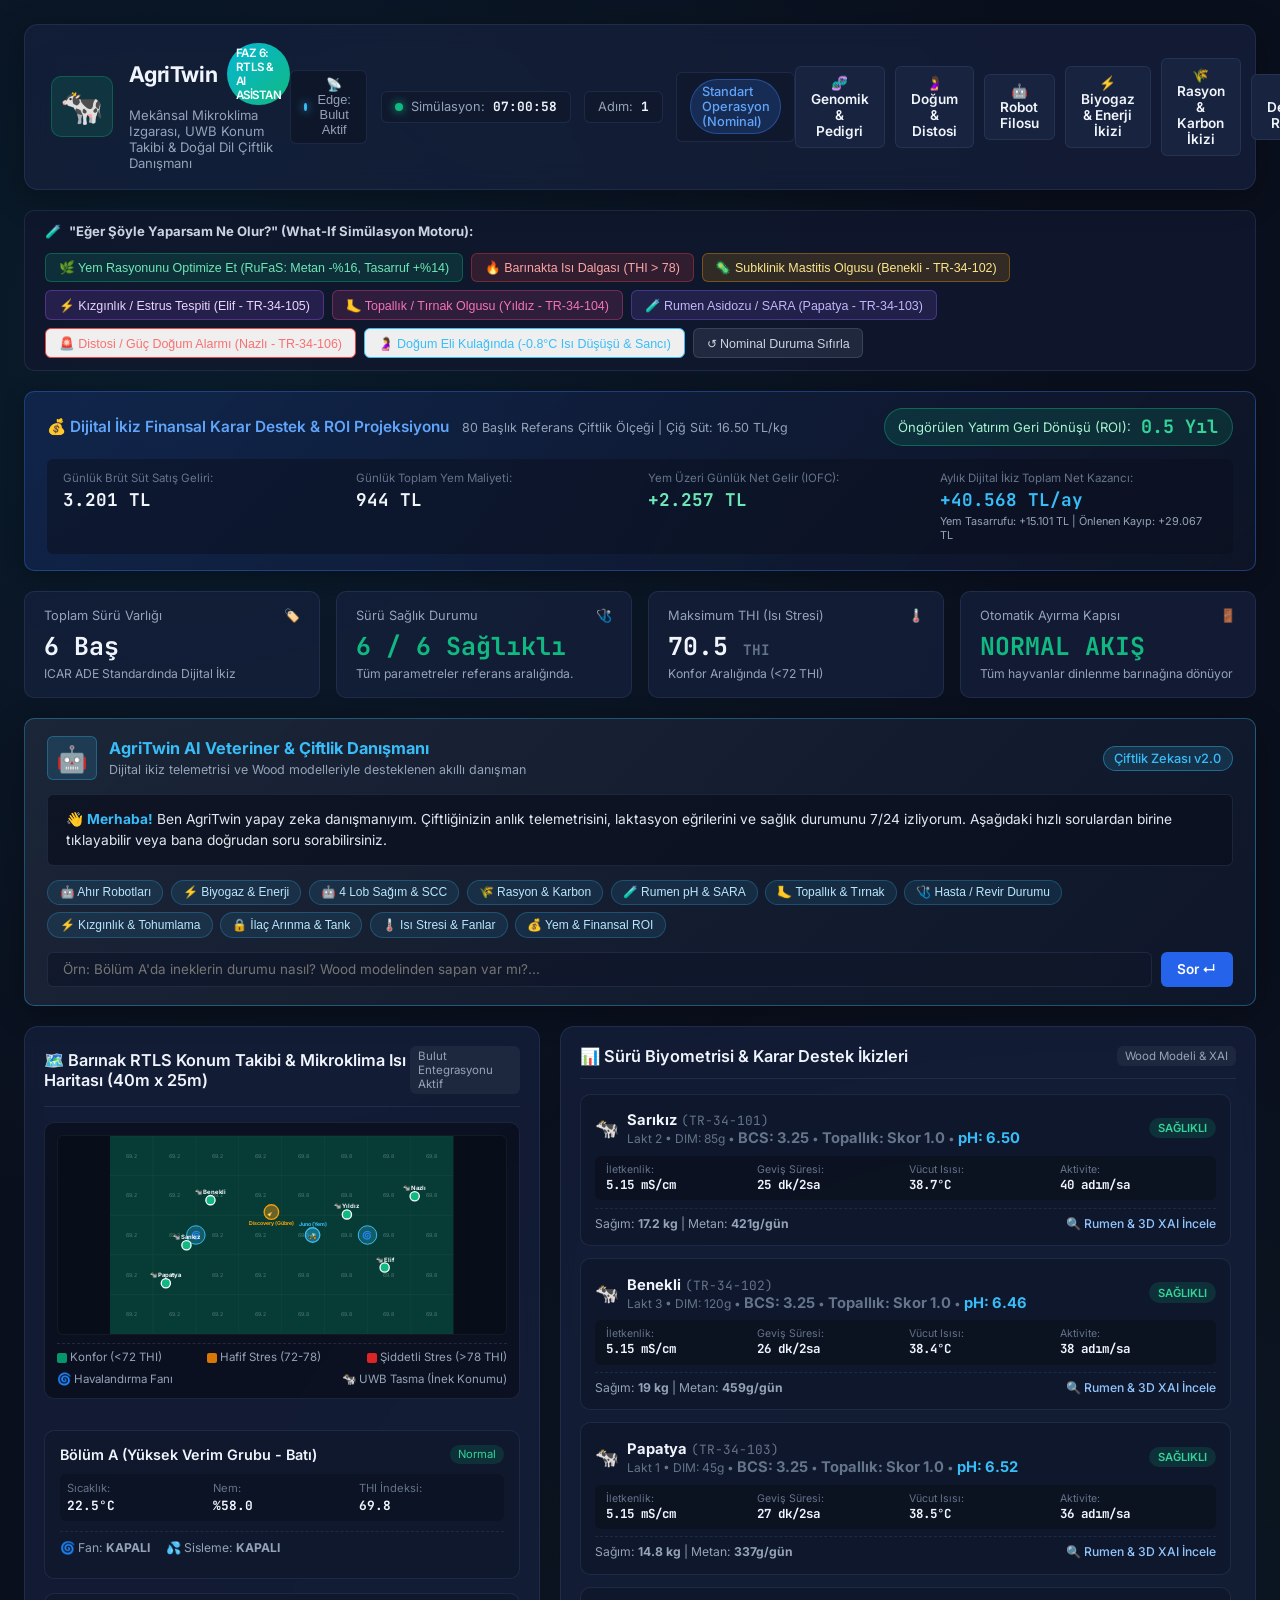
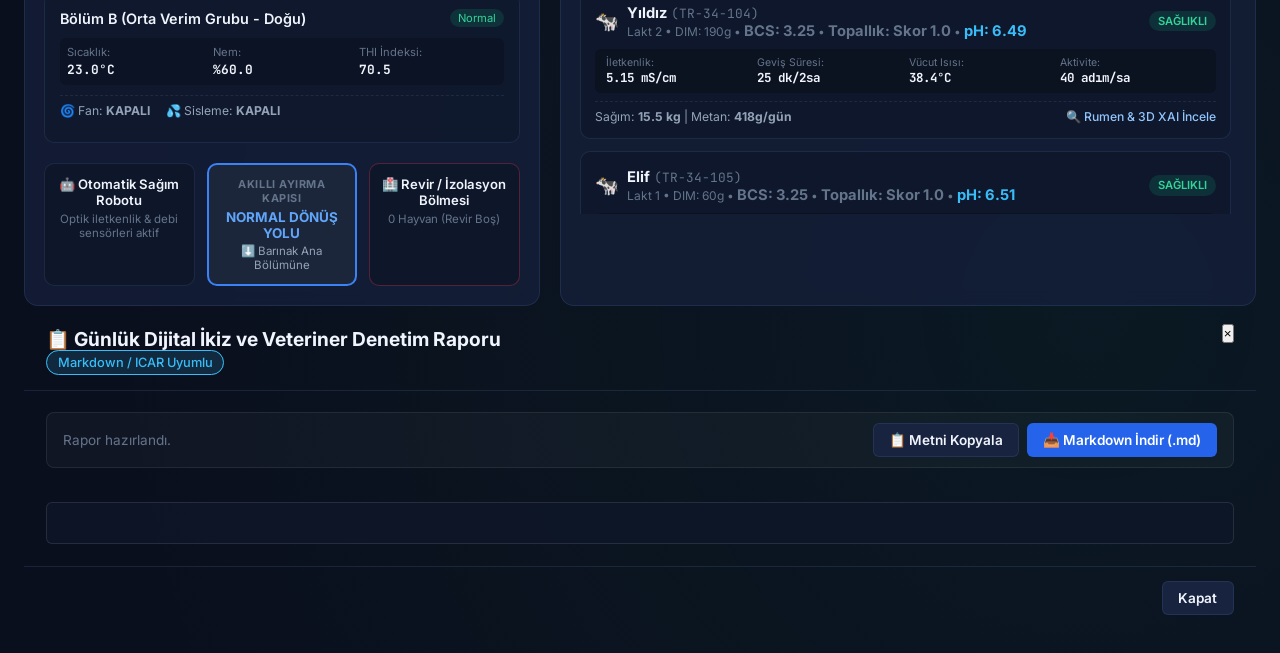
==== index.html @ b7314984 "feat: complete header controls with report modal and ICAR ADE export for full offline and Pages resi" ====
<!DOCTYPE html>
<html lang="tr">
<head>
  <meta charset="UTF-8">
  <meta name="viewport" content="width=device-width, initial-scale=1.0">
  <title>AgriTwin | Süt Sığırcılığı Dijital İkizi, RTLS Mekânsal Isı Haritası &amp; AI Asistan</title>
  <link rel="preconnect" href="https://fonts.googleapis.com">
  <link rel="preconnect" href="https://fonts.gstatic.com" crossorigin>
  <link href="https://fonts.googleapis.com/css2?family=Inter:wght@300;400;500;600;700&family=JetBrains+Mono:wght@400;500;700&display=swap" rel="stylesheet">
  <link rel="stylesheet" href="./styles.css">
</head>
<body>
  <div class="app-layout">
    <!-- Header -->
    <header class="app-header">
      <div class="header-brand">
        <div class="logo-icon">🐄</div>
        <div>
          <h1>AgriTwin <span class="badge-accent">Faz 6: RTLS &amp; AI Asistan</span></h1>
          <p class="subtitle">Mekânsal Mikroklima Izgarası, UWB Konum Takibi &amp; Doğal Dil Çiftlik Danışmanı</p>
        </div>
      </div>

      <div class="header-status">
        <!-- Edge Network Status -->
        <button id="btnToggleEdge" class="status-pill edge-btn" onclick="toggleEdgeConnection()" title="Kırsal bağlantı kopması / Edge yerel tamponlama testi">
          <span class="edge-dot online" id="edgeDot"></span>
          <span id="edgeStatusLabel">📡 Edge: Online</span>
        </button>

        <div class="status-pill">
          <span class="pulse-indicator"></span>
          <span>Simülasyon:</span>
          <strong id="simTime">--:--:--</strong>
        </div>
        <div class="status-pill">
          <span>Adım:</span>
          <strong id="simTick">0</strong>
        </div>
        <div class="status-pill" id="scenarioBadgeContainer">
          <span class="badge" id="activeScenarioBadge">Standart Operasyon</span>
        </div>
      </div>

      <div class="header-actions">
        <button class="btn btn-secondary" onclick="openGenomicsModal()" title="Genomik Damızlık İndeksi, Pedigri & Akıllı Çiftleştirme">
          🧬 Genomik &amp; Pedigri
        </button>
        <button class="btn btn-secondary" onclick="openCalvingModal()" title="Doğumhane, Distosi Erken Uyarı & Kolostrum Brix İkizi">
          🤰 Doğum &amp; Distosi
        </button>
        <button class="btn btn-secondary" onclick="openRoboticsModal()" title="Otonom Ahır Robot Filosu İkizi (Yem İtici & Gübre Vakum)">
          🤖 Robot Filosu
        </button>
        <button class="btn btn-secondary" onclick="openEnergyModal()" title="Döngüsel Çiftlik Atık, Biyogaz Kojenerasyon & Enerji İkizi">
          ⚡ Biyogaz &amp; Enerji İkizi
        </button>
        <button class="btn btn-secondary" onclick="openRationModal()" title="Çok Amaçlı TMR Rasyon & Karbon-Verim Optimizasyon İkizi">
          🌾 Rasyon &amp; Karbon İkizi
        </button>
        <button class="btn btn-secondary" onclick="openReportModal()" title="Günlük Veteriner & Çiftlik Denetim Raporu">
          📋 Denetim Raporu
        </button>
        <button class="btn btn-secondary" onclick="exportIcarAdeJson()" title="ICAR ADE standardında JSON veri aktarımı">
          📥 ICAR ADE JSON
        </button>
        <button id="btnPlayPause" class="btn btn-primary" onclick="togglePlayPause()">
          <span id="playIcon">⏸️</span> <span id="playText">Durdur</span>
        </button>
        <button class="btn btn-secondary" onclick="advanceStep()">
          ⏭️ Adım İlerlet
        </button>
      </div>
    </header>

    <!-- Scenario Toolbar -->
    <section class="scenario-toolbar">
      <div class="toolbar-label">
        <span class="icon">🧪</span>
        <strong>"Eğer Şöyle Yaparsam Ne Olur?" (What-If Simülasyon Motoru):</strong>
      </div>
      <div class="scenario-buttons">
        <button class="btn-scenario btn-ration" onclick="triggerScenario('ration_optimize')">
          🌿 Yem Rasyonunu Optimize Et (RuFaS: Metan -%16, Tasarruf +%14)
        </button>
        <button class="btn-scenario btn-heat" onclick="triggerScenario('heatwave')">
          🔥 Barınakta Isı Dalgası (THI &gt; 78)
        </button>
        <button class="btn-scenario btn-mastitis" onclick="triggerScenario('mastitis')">
          🦠 Subklinik Mastitis Olgusu (Benekli - TR-34-102)
        </button>
        <button class="btn-scenario btn-estrus" onclick="triggerScenario('estrus')">
          ⚡ Kızgınlık / Estrus Tespiti (Elif - TR-34-105)
        </button>
        <button class="btn-scenario btn-lameness" onclick="triggerScenario('lameness')">
          🦶 Topallık / Tırnak Olgusu (Yıldız - TR-34-104)
        </button>
        <button class="btn-scenario btn-sara" onclick="triggerScenario('sara')">
          🧪 Rumen Asidozu / SARA (Papatya - TR-34-103)
        </button>
        <button class="btn-scenario" style="border-color:#ef4444; color:#f87171;" onclick="triggerScenario('dystocia')">
          🚨 Distosi / Güç Doğum Alarmı (Nazlı - TR-34-106)
        </button>
        <button class="btn-scenario" style="border-color:#38bdf8; color:#38bdf8;" onclick="triggerScenario('calving_imminent')">
          🤰 Doğum Eli Kulağında (-0.8°C Isı Düşüşü &amp; Sancı)
        </button>
        <button class="btn-scenario btn-reset" onclick="triggerScenario('reset')">
          ↺ Nominal Duruma Sıfırla
        </button>
      </div>
    </section>

    <!-- Financial Twin & ROI Dashboard -->
    <section class="financial-roi-card">
      <div class="financial-header">
        <div class="fin-title">
          <span>💰 Dijital İkiz Finansal Karar Destek &amp; ROI Projeksiyonu</span>
          <small>80 Başlık Referans Çiftlik Ölçeği | Çiğ Süt: 16.50 TL/kg</small>
        </div>
        <div class="payback-highlight">
          <span>Öngörülen Yatırım Geri Dönüşü (ROI):</span>
          <strong id="kpiPaybackYears">1.1 Yıl</strong>
        </div>
      </div>
      <div class="financial-grid">
        <div class="fin-item">
          <span>Günlük Brüt Süt Satış Geliri:</span>
          <strong id="finDailyRevenue">-- TL</strong>
        </div>
        <div class="fin-item">
          <span>Günlük Toplam Yem Maliyeti:</span>
          <strong id="finDailyFeedCost">-- TL</strong>
        </div>
        <div class="fin-item">
          <span>Yem Üzeri Günlük Net Gelir (IOFC):</span>
          <strong id="finDailyMargin" style="color:#6ee7b7;">-- TL</strong>
        </div>
        <div class="fin-item">
          <span>Aylık Dijital İkiz Toplam Net Kazancı:</span>
          <strong id="finMonthlyBenefit" style="color:#38bdf8;">-- TL</strong>
          <small id="finSavingsBreakdown">Yem optimizasyonu + Erken teşhis</small>
        </div>
      </div>
    </section>

    <!-- Top KPI Dashboard Cards -->
    <section class="kpi-grid">
      <div class="kpi-card">
        <div class="kpi-header">
          <span class="kpi-title">Toplam Sürü Varlığı</span>
          <span class="kpi-icon">🏷️</span>
        </div>
        <div class="kpi-value" id="kpiTotalAnimals">6 Baş</div>
        <div class="kpi-subtext">ICAR ADE Standardında Dijital İkiz</div>
      </div>

      <div class="kpi-card">
        <div class="kpi-header">
          <span class="kpi-title">Sürü Sağlık Durumu</span>
          <span class="kpi-icon">🩺</span>
        </div>
        <div class="kpi-value" id="kpiHealthStatus">6 / 6 Normal</div>
        <div class="kpi-subtext" id="kpiHealthAlerts">Kritik alarm yok</div>
      </div>

      <div class="kpi-card">
        <div class="kpi-header">
          <span class="kpi-title">Maksimum THI (Isı Stresi)</span>
          <span class="kpi-icon">🌡️</span>
        </div>
        <div class="kpi-value" id="kpiMaxThi">70.5 <small>THI</small></div>
        <div class="kpi-subtext" id="kpiThiStatus">Konfor Aralığında (&lt;72)</div>
      </div>

      <div class="kpi-card" id="gateKpiCard">
        <div class="kpi-header">
          <span class="kpi-title">Otomatik Ayırma Kapısı</span>
          <span class="kpi-icon">🚪</span>
        </div>
        <div class="kpi-value" id="kpiGateStatus">NORMAL AKIŞ</div>
        <div class="kpi-subtext" id="kpiGateDetail">Tüm hayvanlar barınağa dönüyor</div>
      </div>
    </section>

    <!-- AI Farm & Veterinary Assistant Panel (Phase 6 Innovation) -->
    <section class="ai-assistant-card">
      <div class="assistant-header">
        <div class="assistant-title">
          <span class="ai-icon">🤖</span>
          <div>
            <strong>AgriTwin AI Veteriner &amp; Çiftlik Danışmanı</strong>
            <small>Dijital ikiz telemetrisi ve Wood modelleriyle desteklenen akıllı danışman</small>
          </div>
        </div>
        <span class="badge" style="background:rgba(56,189,248,0.15); color:#38bdf8; border-color:rgba(56,189,248,0.4);">Çiftlik Zekası v2.0</span>
      </div>

      <div class="ai-chat-response" id="aiChatResponse">
        👋 <strong>Merhaba!</strong> Ben AgriTwin yapay zeka danışmanıyım. Çiftliğinizin anlık telemetrisini, laktasyon eğrilerini ve sağlık durumunu 7/24 izliyorum. Aşağıdaki hızlı sorulardan birine tıklayabilir veya bana doğrudan soru sorabilirsiniz.
      </div>

      <div class="ai-quick-prompts">
        <button class="prompt-chip" onclick="askAiPrompt('Ahır içi otonom robot filosu (yem itici ve gübre vakum) durumu nedir?')">🤖 Ahır Robotları</button>
        <button class="prompt-chip" onclick="askAiPrompt('Biyogaz üretimi, elektrik kojenerasyonu ve Net-Zero enerji durumu nedir?')">⚡ Biyogaz &amp; Enerji</button>
        <button class="prompt-chip" onclick="askAiPrompt('Robotik sağım, 4 çeyrek meme lobu ve somatik hücre (SCC) durumu nedir?')">🤖 4 Lob Sağım &amp; SCC</button>
        <button class="prompt-chip" onclick="askAiPrompt('Çok amaçlı TMR rasyon optimizasyonu, 3-NOP ve metan azaltım stratejileri nelerdir?')">🌾 Rasyon &amp; Karbon</button>
        <button class="prompt-chip" onclick="askAiPrompt('Rumen pH seviyesi, fermantasyon ve SARA asidoz riski nedir?')">🧪 Rumen pH &amp; SARA</button>
        <button class="prompt-chip" onclick="askAiPrompt('Tırnak sağlığı, adım asimetrisi ve topallık durumu nedir?')">🦶 Topallık &amp; Tırnak</button>
        <button class="prompt-chip" onclick="askAiPrompt('Hangi inekler hasta veya revire ayrıldı?')">🩺 Hasta / Revir Durumu</button>
        <button class="prompt-chip" onclick="askAiPrompt('Kızgınlıkta inek var mı, tohumlama penceresi nedir?')">⚡ Kızgınlık &amp; Tohumlama</button>
        <button class="prompt-chip" onclick="askAiPrompt('Süt tankı kilidi ve antibiyotik karantinası ne durumda?')">🔒 İlaç Arınma &amp; Tank</button>
        <button class="prompt-chip" onclick="askAiPrompt('Barınakta ısı stresi var mı, fanlar çalışıyor mu?')">🌡️ Isı Stresi &amp; Fanlar</button>
        <button class="prompt-chip" onclick="askAiPrompt('Aylık yem giderimiz, kâr marjımız ve sistemin ROI geri dönüşü nedir?')">💰 Yem &amp; Finansal ROI</button>
      </div>

      <div class="ai-input-bar">
        <input type="text" id="aiInputText" placeholder="Örn: Bölüm A'da ineklerin durumu nasıl? Wood modelinden sapan var mı?..." onkeydown="handleAiKeydown(event)">
        <button class="btn btn-primary" onclick="submitCustomAiQuery()">Sor ↵</button>
      </div>
    </section>

    <!-- Main Content Layout (Spatial RTLS & Barn Layout + Herd Cards) -->
    <div class="content-columns">
      <!-- Left Column: Spatial RTLS Heatmap & Barn Digital Twin -->
      <section class="panel barn-spatial-panel">
        <div class="panel-header">
          <h2>🗺️ Barınak RTLS Konum Takibi &amp; Mikroklima Isı Haritası (40m x 25m)</h2>
          <span class="panel-tag" id="edgeModeBadge">Edge Gateway Aktif</span>
        </div>

        <!-- Real-Time Location System (RTLS) Canvas / SVG Map -->
        <div class="rtls-container">
          <svg id="rtlsBarnSvg" viewBox="0 0 520 300" class="rtls-svg">
            <!-- Dynamically populated with 8x5 cells & cow dots -->
          </svg>
          <div class="rtls-legend">
            <span><span class="heat-box-c cool"></span> Konfor (&lt;72 THI)</span>
            <span><span class="heat-box-c mild"></span> Hafif Stres (72-78)</span>
            <span><span class="heat-box-c severe"></span> Şiddetli Stres (&gt;78 THI)</span>
            <span>🌀 Havalandırma Fanı</span>
            <span>🐄 UWB Tasma (İnek Konumu)</span>
          </div>
        </div>
        
        <div class="barn-layout" style="margin-top: 1rem;">
          <!-- Zone A -->
          <div class="zone-card" id="zoneCardA">
            <div class="zone-header">
              <span class="zone-title">Bölüm A (Yüksek Verim Grubu - Batı)</span>
              <span class="zone-badge" id="zoneBadgeA">Normal</span>
            </div>
            <div class="zone-metrics">
              <div class="metric-row"><span>Sıcaklık:</span> <strong id="zoneTempA">22.5°C</strong></div>
              <div class="metric-row"><span>Nem:</span> <strong id="zoneRhA">%58.0</strong></div>
              <div class="metric-row"><span>THI İndeksi:</span> <strong id="zoneThiA">69.8</strong></div>
            </div>
            <div class="zone-actuators">
              <span class="actuator-item" id="actuatorFanA">🌀 Fan: <strong>KAPALI</strong></span>
              <span class="actuator-item" id="actuatorMistA">💦 Sisleme: <strong>KAPALI</strong></span>
            </div>
            <div class="zone-occupants" id="zoneOccupantsA"></div>
          </div>

          <!-- Zone B -->
          <div class="zone-card" id="zoneCardB">
            <div class="zone-header">
              <span class="zone-title">Bölüm B (Orta Verim Grubu - Doğu)</span>
              <span class="zone-badge" id="zoneBadgeB">Normal</span>
            </div>
            <div class="zone-metrics">
              <div class="metric-row"><span>Sıcaklık:</span> <strong id="zoneTempB">23.0°C</strong></div>
              <div class="metric-row"><span>Nem:</span> <strong id="zoneRhB">%60.0</strong></div>
              <div class="metric-row"><span>THI İndeksi:</span> <strong id="zoneThiB">70.5</strong></div>
            </div>
            <div class="zone-actuators">
              <span class="actuator-item" id="actuatorFanB">🌀 Fan: <strong>KAPALI</strong></span>
              <span class="actuator-item" id="actuatorMistB">💦 Sisleme: <strong>KAPALI</strong></span>
            </div>
            <div class="zone-occupants" id="zoneOccupantsB"></div>
          </div>

          <!-- Milking Robot & Sorter Nexus -->
          <div class="nexus-hub">
            <div class="nexus-unit robot-parlor">
              <div class="unit-title">🤖 Otomatik Sağım Robotu</div>
              <p id="milkTankStatusLabel">Optik iletkenlik &amp; debi sensörleri aktif</p>
            </div>

            <!-- Animated Shedding Gate -->
            <div class="sorting-gate-visual" id="gateVisualBox">
              <div class="gate-arm-container">
                <div class="gate-label">AKILLI AYIRMA KAPISI</div>
                <div class="gate-indicator" id="gateVisualIndicator">NORMAL DÖNÜŞ YOLU</div>
                <div class="gate-arrow" id="gateVisualArrow">⬇️ Barınak Ana Bölümüne</div>
              </div>
            </div>

            <div class="nexus-unit treatment-pen" id="treatmentPenBox">
              <div class="unit-title">🏥 Revir / İzolasyon Bölmesi</div>
              <p id="treatmentPenText">0 Hayvan (Boş)</p>
            </div>
          </div>
        </div>
      </section>

      <!-- Right Column: Herd Telemetry & DSS Status -->
      <section class="panel herd-panel">
        <div class="panel-header">
          <h2>📊 Sürü Biyometrisi &amp; Karar Destek İkizleri</h2>
          <span class="panel-tag">Wood Modeli &amp; XAI</span>
        </div>

        <div class="herd-cards-container" id="herdCardsGrid">
          <!-- Populated by JavaScript -->
        </div>
      </section>
    </div>
  </div>

  <!-- Explainable AI (XAI) & Physiological Modal -->
  <div class="modal-overlay" id="xaiModal" onclick="closeXaiModal(event)">
    <div class="modal-content" onclick="event.stopPropagation()">
      <div class="modal-header">
        <div>
          <span class="modal-tag">DİJİTAL İKİZ FİZYOLOJİSİ &amp; XAI ANALİZİ</span>
          <h2 id="modalAnimalTitle">TR-34-102 (Benekli)</h2>
        </div>
        <button class="modal-close" onclick="closeModalDirect()">&times;</button>
      </div>

      <div class="modal-body">
        <!-- Diagnosis Summary -->
        <div class="dss-summary-card" id="modalDssBox">
          <div class="dss-status-badge" id="modalStatusBadge">DURUM</div>
          <h3 id="modalRecommendation">Öneri</h3>
          <p id="modalDecisionSummary">Özet</p>
        </div>

        <!-- Drug Residue & Withdrawal Warning Box -->
        <div class="drug-withdrawal-box" id="drugWithdrawalBox" style="display:none;">
          <div class="drug-header">
            <span>🚨 İLAÇ KALINTI GÜVENLİK KİLİDİ AKTİF (WITHDRAWAL PERIOD)</span>
            <span class="badge danger" id="drugDaysBadge">5 Gün Karantina</span>
          </div>
          <p>
            Bu hayvana <strong>Sefalosporin Antibiyotik</strong> tedavisi uygulanmıştır. 
            Gıda güvenliği standardı gereğince sağım robotunun süt tankı vanası 
            <strong style="color:var(--accent-rose);">kilitlenmiş</strong> ve süt 
            otomatik olarak <strong>atık süt tankına</strong> yönlendirilmektedir.
          </p>
        </div>

        <!-- Wood Lactation Curve Visualization -->
        <div class="lactation-curve-section">
          <div class="curve-header">
            <h3>📈 Wood Laktasyon Eğrisi Simülasyonu [y(t) = a · tᵇ · e⁻ᶜᵗ]</h3>
            <span class="curve-dim-badge" id="modalCurveDimBadge">DIM: -- Gün</span>
          </div>
          <div class="curve-chart-container">
            <svg id="woodCurveSvg" viewBox="0 0 540 180" class="curve-svg"></svg>
            <div class="curve-legend">
              <span class="legend-item"><span class="legend-color expected-line"></span> Beklenen Wood Eğrisi</span>
              <span class="legend-item"><span class="legend-color actual-point"></span> Anlık Canlı Süt Verimi</span>
              <span class="legend-item" id="curvePeakNote">Zirve Günü: --</span>
            </div>
          </div>
        </div>

        <!-- 3D Computer Vision AI (Lameness & BCS) -->
        <div class="vision-ai-section">
          <div class="vision-header">
            <h3>📷 3D Derinlik Kamerası &amp; Yürüyüş Analizi (Computer Vision AI)</h3>
            <span class="vision-cam-badge">Kamera: CAM-EXIT-CHUTE-3D</span>
          </div>

          <div class="vision-grid">
            <!-- Lameness Box -->
            <div class="vision-box" id="visionLamenessBox">
              <div class="vision-box-header">
                <strong>🦶 Topallık &amp; Sırt Kemerleşmesi (Lameness)</strong>
                <span class="badge" id="visionLamenessBadge">Skor 1.0 (Normal)</span>
              </div>
              <div class="vision-metrics-row">
                <div><span>Sırt Kamburluk:</span> <strong id="visionCurvatureVal">%8</strong></div>
                <div><span>Adım Asimetrisi:</span> <strong id="visionAsymmetryVal">%3.5</strong></div>
                <div><span>Baş Sallama:</span> <strong id="visionHeadBobVal">2.1 cm</strong></div>
              </div>
              <div class="spine-svg-container">
                <svg id="visionSpineSvg" viewBox="0 0 320 80" class="mini-vision-svg"></svg>
                <div class="mini-svg-label">3D Sırt Çizgisi Profili (Omuz ➔ Kuyruk Sokumu)</div>
              </div>
              <p class="vision-interpretation" id="visionLamenessInterp">Normal Yürüyüş. Sırt çizgisi düz.</p>
            </div>

            <!-- BCS Box -->
            <div class="vision-box" id="visionBcsBox">
              <div class="vision-box-header">
                <strong>🥩 Vücut Kondisyon Skoru (BCS)</strong>
                <span class="badge" id="visionBcsBadge">BCS: 3.25</span>
              </div>
              <div class="vision-metrics-row">
                <div><span>Kalça Açısı:</span> <strong id="visionHookAngleVal">155°</strong></div>
                <div><span>Çukur Derinliği:</span> <strong id="visionSacralDepthVal">26 mm</strong></div>
                <div><span>Kaburga Yağı:</span> <strong id="visionRibFatVal">14 mm</strong></div>
              </div>
              <div class="spine-svg-container">
                <svg id="visionPelvicSvg" viewBox="0 0 320 80" class="mini-vision-svg"></svg>
                <div class="mini-svg-label">3D Pelvik Enine Kesit (Sol Kalça ➔ Sağ Kalça)</div>
              </div>
              <p class="vision-interpretation" id="visionBcsInterp">Optimal Kondisyon. Dengeli enerji rezervi.</p>
            </div>
          </div>
        </div>

        <!-- Rumen Biochemical & SARA Acidosis Section (Phase 8) -->
        <div class="rumen-ai-section">
          <div class="rumen-header">
            <div class="rumen-title">
              <h3>🧪 İntraruminal Bolus: Rumen pH Kinetiği &amp; SARA İkizi</h3>
              <small>inSiliCow &amp; Dijkstra Biyokimyasal Rumen Modeli</small>
            </div>
            <span class="badge" id="rumenSaraBadge">SARA: Normal</span>
          </div>

          <div class="rumen-content-grid">
            <div class="rumen-metrics-card">
              <div class="rumen-ph-display">
                <span class="ph-label">ANLIK RUMEN pH</span>
                <div class="ph-value-row">
                  <strong id="modalRumenPhVal">6.42</strong>
                  <span class="ph-range-tag">Hedef: 6.20 - 6.80</span>
                </div>
              </div>
              <div class="rumen-sub-metrics">
                <div><span>Uçucu Yağ Asitleri (VFA):</span> <strong id="modalVfaVal">112 mmol/L</strong></div>
                <div><span>Asetat / Propiyonat (A:P):</span> <strong id="modalApRatioVal">2.85 (Sağlıklı)</strong></div>
                <div><span>Rumen Sıcaklığı:</span> <strong id="modalRumenTempVal">39.2°C</strong></div>
                <div><span>Motilite / Kasılma:</span> <strong id="modalRumenMotilityVal">1.9 /dk</strong></div>
                <div><span>pH &lt; 5.8 Süresi:</span> <strong id="modalHoursLowVal">0.0 sa/gün</strong></div>
                <div><span>Tampon İhtiyacı:</span> <strong id="modalBufferNeedVal" style="color:var(--accent-emerald);">Gerek Yok</strong></div>
              </div>
            </div>

            <div class="rumen-chart-card">
              <div class="rumen-chart-header">
                <span>24 Saatlik Rumen pH Seyri (SARA Eşiği: pH 5.80)</span>
                <span class="ph-legend-item"><span class="legend-color" style="background:#ef4444; height:2px;"></span> Kritik SARA Eşiği (5.80)</span>
              </div>
              <svg id="rumenPhSvg" viewBox="0 0 340 100" class="rumen-svg"></svg>
              <p class="rumen-interpretation" id="modalRumenInterp">Rumen fermantasyonu sağlıklı ve lif parçalayıcı bakteriler için idealdir.</p>
            </div>
          </div>
        </div>

        <!-- Robotic Quarter-Level Milking & Spectroscopy Section (Phase 10) -->
        <div class="robotic-quarter-section">
          <div class="robotic-header">
            <div class="robotic-title">
              <h3>🤖 Otonom Robotik Sağım &amp; 4 Loblu Çeyrek Meme İkizi</h3>
              <small>DeLaval VMS &amp; Lely Astronaut Mimarisi | Hat İçi Spektrometre &amp; Bağımsız Süt Vanaları</small>
            </div>
            <span class="badge" id="roboticMilkingBadge">Robot Vana: 4 Lob Nominal</span>
          </div>

          <div class="robotic-content-grid">
            <!-- 4 Quarter Visual Anatomical Diagram (SVG) -->
            <div class="quarter-diagram-card">
              <div class="diagram-header">
                <span>Anatomik Meme Lobu Görünümü (Tepeden Bakış)</span>
                <span class="diagram-sub">Ön (Kafa Yönü) ➔ Arka (Kuyruk Yönü)</span>
              </div>
              <svg id="quarterUdderSvg" viewBox="0 0 280 160" class="udder-svg"></svg>
              <div class="udder-legend">
                <span><span class="legend-dot healthy"></span> Sağlıklı (Ana Tank)</span>
                <span><span class="legend-dot warning"></span> Şüpheli</span>
                <span><span class="legend-dot alert"></span> Enfekte (Atık Tahliye)</span>
              </div>
            </div>

            <!-- Quarter Metrics Cards -->
            <div class="quarter-cards-list" id="quarterCardsList">
              <!-- Dynamically populated for RF, RR, LF, LR -->
            </div>
          </div>

          <!-- Robotic Hygiene & Milk Diversion Audit Bar -->
          <div class="robotic-audit-bar">
            <div class="audit-item">
              <span>Toplam Sağım:</span>
              <strong id="robotTotalYieldVal">-- kg</strong>
            </div>
            <div class="audit-item">
              <span>Ana Tanka Kabul:</span>
              <strong id="robotAcceptedYieldVal" style="color:#6ee7b7;">-- kg</strong>
            </div>
            <div class="audit-item">
              <span>Atığa Ayrılan (Kayıp):</span>
              <strong id="robotDivertedYieldVal" style="color:#f43f5e;">-- kg</strong>
            </div>
            <div class="audit-item">
              <span>Ağırlıklı Sürü SCC:</span>
              <strong id="robotWeightedSccVal">-- hücre/mL</strong>
            </div>
            <div class="audit-item wide">
              <span>Post-Dip Sprey &amp; Sterilizasyon:</span>
              <strong id="robotHygieneProtocolVal" style="color:#38bdf8;">--</strong>
            </div>
          </div>
        </div>

        <!-- Causal Factor Breakdown (XAI) -->
        <div class="xai-factors-section">
          <h3>🧠 Neden Bu Karar Verildi? (Causal Feature Importance)</h3>
          <div class="factors-list" id="modalFactorsList"></div>
        </div>

        <!-- Physiological & Energy Balance Summary -->
        <div class="physio-grid-section">
          <h3>⚡ inSiliCow &amp; RuFaS Enerji Dengesi ve Emisyon Verileri</h3>
          <div class="physio-cards">
            <div class="physio-mini-card">
              <span>Kuru Madde Tüketimi (DMI)</span>
              <strong id="modalDmiVal">-- kg/gün</strong>
            </div>
            <div class="physio-mini-card">
              <span>Net Enerji Dengesi (EB)</span>
              <strong id="modalEbVal">-- Mcal/gün</strong>
            </div>
            <div class="physio-mini-card">
              <span>Enterik Metan</span>
              <strong id="modalCh4Val">-- g CH₄/gün</strong>
            </div>
            <div class="physio-mini-card">
              <span>Metan Yoğunluğu</span>
              <strong id="modalIntensityVal">-- g/kg süt</strong>
            </div>
          </div>
        </div>

        <!-- Telemetry snapshot comparison -->
        <div class="telemetry-table-section">
          <h3>📊 Referans vs. Gözlemlenen Telemetri Karşılaştırması</h3>
          <table class="telemetry-comparison-table">
            <thead>
              <tr>
                <th>Biyometrik Metrik</th>
                <th>Gözlemlenen Değer</th>
                <th>Sağlıklı Referans</th>
                <th>Sapma / Durum</th>
              </tr>
            </thead>
            <tbody id="modalTelemetryTable"></tbody>
          </table>
        </div>
      </div>

      <div class="modal-footer">
        <button class="btn btn-secondary" onclick="closeModalDirect()">Kapat</button>
        <button class="btn btn-warning" id="btnPrescribe" onclick="prescribeTreatment()">💊 Veteriner Tedavisi Başlat &amp; Tankı Kilitle</button>
        <button class="btn btn-primary" onclick="resolveIntervention()">Muayene Tamamla / Sıfırla</button>
      </div>
    </div>
  </div>

  <!-- Multi-Objective TMR Ration & Enteric Methane Optimization Modal -->
  <div class="modal-overlay" id="rationModal" onclick="closeRationModal(event)">
    <div class="modal-content ration-modal-content" onclick="event.stopPropagation()">
      <div class="modal-header">
        <div>
          <span class="modal-tag">ÇOK AMAÇLI OPTİMİZASYON &amp; PARETO İKİZİ</span>
          <h2>🌾 TMR Rasyon Formülasyonu &amp; Enterik Metan Azaltımı</h2>
        </div>
        <button class="modal-close" onclick="closeRationModalDirect()">&times;</button>
      </div>

      <div class="modal-body">
        <!-- Pareto Strategy Cards Grid -->
        <div class="ration-strategies-grid" id="rationStrategiesContainer">
          <!-- Populated by JS -->
        </div>

        <!-- Pareto Frontier Visual & Comparison -->
        <div class="pareto-analysis-section">
          <div class="pareto-chart-card">
            <div class="pareto-chart-header">
              <h3>📈 Pareto Sınırı: Rasyon Maliyeti vs. Metan Yoğunluğu (Maliyet - Karbon Eğrisi)</h3>
              <span class="badge" style="background:rgba(16,185,129,0.15); color:#10b981;">RuFaS &amp; IPCC Tier 2</span>
            </div>
            <svg id="paretoFrontierSvg" viewBox="0 0 540 180" class="pareto-svg"></svg>
            <div class="pareto-legend">
              <span>🔵 Maksimum Kâr</span>
              <span>🟢 Ekolojik Yeşil (3-NOP)</span>
              <span>⭐ Dengeli Pareto (Önerilen)</span>
            </div>
          </div>
        </div>

        <!-- Ingredients Breakdown Table & Annual Herd Economics -->
        <div class="ration-details-grid">
          <div class="ingredients-card">
            <h3>🥣 TMR Rasyon Hammadde Dağılımı (Aktif Strateji)</h3>
            <div id="ingredientsListContainer"></div>
          </div>

          <div class="herd-impact-card">
            <h3>🌱 80 Başlık Sürü Yıllık Çevresel &amp; Finansal Projeksiyon</h3>
            <div class="impact-metrics-grid">
              <div class="impact-metric-box">
                <span>Yıllık Ek Net Gelir / Tasarruf</span>
                <strong id="impactAnnualProfit" style="color:#6ee7b7;">-- TL</strong>
                <small>IOFC marjı + Karbon teşviği</small>
              </div>
              <div class="impact-metric-box">
                <span>Yıllık CO₂e Emisyon Azaltımı</span>
                <strong id="impactAnnualCo2e" style="color:#38bdf8;">-- kg CO₂e</strong>
                <small>Enterik metan mitigasyonu</small>
              </div>
              <div class="impact-metric-box">
                <span>Karbon Kredisi Geliri</span>
                <strong id="impactCarbonCredit" style="color:#f59e0b;">-- TL / yıl</strong>
                <small>650 TL / ton CO₂e</small>
              </div>
              <div class="impact-metric-box">
                <span>SARA Asidoz Güvenliği</span>
                <strong id="impactSaraSafety" style="color:#10b981;">TAM KORUMA</strong>
                <small>Minimum %31 NDF dengesi</small>
              </div>
            </div>
          </div>
        </div>
      </div>

      <div class="modal-footer">
        <button class="btn btn-secondary" onclick="closeRationModalDirect()">Kapat</button>
        <button class="btn btn-primary" id="btnApplyActiveRation" onclick="applySelectedRation()">✅ Seçilen Rasyonu Sürüye Uygula</button>
      </div>
    </div>
  </div>

  <!-- Circular Biogas & Farm Energy Twin Modal (Phase 11) -->
  <div class="modal-overlay" id="energyModal" onclick="closeEnergyModal(event)">
    <div class="modal-content energy-modal-content" onclick="event.stopPropagation()">
      <div class="modal-header">
        <div>
          <span class="modal-tag">DÖNGÜSEL EKONOMİ &amp; NET-ZERO ENERJİ İKİZİ</span>
          <h2>⚡ Gübre Biyogazı, Kojenerasyon (CHP) &amp; Şebeke Bağımsızlığı</h2>
        </div>
        <button class="modal-close" onclick="closeEnergyModalDirect()">&times;</button>
      </div>

      <div class="modal-body">
        <!-- Energy Self Sufficiency Hero Banner -->
        <div class="energy-hero-banner">
          <div class="hero-metric">
            <span>ENERJİ ÖZ YETERLİLİK ORANI</span>
            <strong id="energySelfSuffVal">%405 (NET-ZERO POZİTİF)</strong>
            <small>Çiftliğin tüm elektrik ihtiyacı kendi atığından karşılanmaktadır</small>
          </div>
          <div class="hero-stat-badge">
            <span class="pulse-indicator"></span>
            <span>Şebekeye Temiz Enerji İhracı Aktif</span>
          </div>
        </div>

        <!-- Circular Flow Cards (Manure -> Digester -> CHP -> Grid) -->
        <div class="circular-process-grid">
          <!-- Step 1: Manure Excretion -->
          <div class="process-card">
            <div class="process-badge">1. GÜBRE TOPLAMA</div>
            <h4>🐄 Sürü Ham Gübresi</h4>
            <div class="process-metric-row">
              <div><span>Günlük Miktar:</span> <strong id="energyManureKgVal">-- kg/gün</strong></div>
              <div><span>Uçucu Katı (VS):</span> <strong id="energyVsKgVal">-- kg/gün</strong></div>
              <div><span>Organik Azot (N):</span> <strong id="energyNitrogenVal">-- kg/gün</strong></div>
            </div>
            <p class="process-desc">Otomatik sıyırıcılar gübreyi ara dinlendirme çukuruna aktarır.</p>
          </div>

          <!-- Step 2: Anaerobic Digester -->
          <div class="process-card">
            <div class="process-badge">2. FERMANTASYON</div>
            <h4>🛢️ Mezofilik Çürütücü (38.5°C)</h4>
            <div class="process-metric-row">
              <div><span>Biyogaz Üretimi:</span> <strong id="energyBiogasM3Val">-- m³/gün</strong></div>
              <div><span>Metan Saflığı:</span> <strong id="energyMethanePctVal">%62.5 CH₄</strong></div>
              <div><span>Alıkonma Süresi:</span> <strong>28 Gün (HRT)</strong></div>
            </div>
            <p class="process-desc">Metanojenik bakteriler uçucu asitleri yüksek saflıkta metana dönüştürür.</p>
          </div>

          <!-- Step 3: CHP Cogeneration Engine -->
          <div class="process-card">
            <div class="process-badge">3. KOJENERASYON (CHP)</div>
            <h4>⚙️ 60 kW Gaz Motoru</h4>
            <div class="process-metric-row">
              <div><span>Elektrik Üretimi:</span> <strong id="energyChpElecVal" style="color:#6ee7b7;">-- kWh/gün</strong></div>
              <div><span>Isıl Isı Üretimi:</span> <strong id="energyChpHeatVal" style="color:#f59e0b;">-- kWh/gün</strong></div>
              <div><span>Elektriksel Verim:</span> <strong>%38.0</strong></div>
            </div>
            <p class="process-desc">Geri kazanılan egzoz ısısı süt sağım sıcak suyu ve reaktörü ısıtır.</p>
          </div>
        </div>

        <!-- Power Balance: Generation vs. Consumption -->
        <div class="energy-balance-section">
          <div class="balance-card">
            <h3>⚡ Çiftlik Günlük Güç Tüketimi Dağılımı (Kojenerasyon Karşılaması)</h3>
            <div class="balance-grid">
              <div class="balance-item">
                <span>🤖 Sağım Robotu &amp; Vakum:</span>
                <strong id="energyMilkingConsVal">-- kWh</strong>
              </div>
              <div class="balance-item">
                <span>❄️ Süt Soğutma Kompresörü:</span>
                <strong id="energyCoolingConsVal">-- kWh</strong>
              </div>
              <div class="balance-item">
                <span>🌀 Havalandırma &amp; Sisleme:</span>
                <strong id="energyFanConsVal">-- kWh</strong>
              </div>
              <div class="balance-item">
                <span>💡 Gübre Sıyırıcı &amp; Aydınlatma:</span>
                <strong id="energyScraperConsVal">-- kWh</strong>
              </div>
              <div class="balance-item total-cons">
                <span>Toplam İhtiyaç:</span>
                <strong id="energyTotalConsVal" style="color:#f43f5e;">-- kWh/gün</strong>
              </div>
              <div class="balance-item total-export">
                <span>Şebekeye Satılan Fazla:</span>
                <strong id="energyExportVal" style="color:#10b981;">-- kWh/gün</strong>
              </div>
            </div>
          </div>
        </div>

        <!-- Annual Economic & Carbon Offset Summary -->
        <div class="energy-economics-grid">
          <div class="econ-card">
            <span>Elektrik Faturası Tasarrufu (Yıllık)</span>
            <strong id="energyAnnualElecSaveVal" style="color:#6ee7b7;">-- TL</strong>
            <small>Kendi elektriğini sıfır maliyetle üretme</small>
          </div>
          <div class="econ-card">
            <span>Şebekeye Elektrik Satış Geliri (Yıllık)</span>
            <strong id="energyAnnualExportRevVal" style="color:#38bdf8;">-- TL</strong>
            <small>YEKDEM yenilenebilir tarife satış geliri</small>
          </div>
          <div class="econ-card">
            <span>Biyogübre (Digestat) Tasarrufu (Yıllık)</span>
            <strong id="energyAnnualFertSaveVal" style="color:#f59e0b;">-- TL</strong>
            <small>Kimyasal üre ve DAP gübresi ikamesi</small>
          </div>
          <div class="econ-card">
            <span>Yıllık Fosil Karbon Ofseti</span>
            <strong id="energyAnnualCo2OffsetVal" style="color:#10b981;">-- Ton CO₂e</strong>
            <small>Şebeke fosil yakıt emisyon engelleme</small>
          </div>
        </div>
      </div>

      <div class="modal-footer">
        <button class="btn btn-secondary" onclick="closeEnergyModalDirect()">Kapat</button>
      </div>
    </div>
  </div>

  <!-- Autonomous Barn Robotics Fleet Modal (Phase 12) -->
  <div class="modal-overlay" id="roboticsModal" onclick="closeRoboticsModal(event)">
    <div class="modal-content robotics-modal-content" onclick="event.stopPropagation()">
      <div class="modal-header">
        <div>
          <span class="modal-tag">OTONOM AHIR OTOMASYONU &amp; FİLO İKİZİ</span>
          <h2>🤖 Ahır İçi Otonom Robot Filosu (Yem İtici &amp; Gübre Vakum)</h2>
        </div>
        <button class="modal-close" onclick="closeRoboticsModalDirect()">&times;</button>
      </div>

      <div class="modal-body">
        <!-- Robot Fleet Cards Grid -->
        <div class="robots-grid">
          <!-- Robot 1: Feed Pusher Juno -->
          <div class="robot-card" id="robotCardPusher">
            <div class="robot-card-header">
              <div class="robot-title-box">
                <span class="robot-avatar">🚜</span>
                <div>
                  <h3 id="pusherNameVal">Juno-X Otonom Yem İtici</h3>
                  <small>Lely Juno / DeLaval OptiDuo Mimarisi</small>
                </div>
              </div>
              <span class="badge" id="pusherStatusBadge">İtme Yapıyor</span>
            </div>

            <div class="robot-telemetry-box">
              <div class="telemetry-bar-row">
                <span>Batarya Şarjı:</span>
                <strong id="pusherBatteryVal">%88</strong>
              </div>
              <div class="progress-bar-bg"><div class="progress-bar-fill" id="pusherBatteryBar" style="width:88%; background:#10b981;"></div></div>

              <div class="robot-metrics-subgrid">
                <div><span>Barınak Konumu:</span> <strong id="pusherCoordVal">x: 18.5m, y: 12.5m</strong></div>
                <div><span>İlerleme Hızı:</span> <strong id="pusherSpeedVal">0.25 m/s</strong></div>
                <div><span>Helezon Devri:</span> <strong id="pusherAugerVal">85 rpm</strong></div>
                <div><span>Yem Yüksekliği:</span> <strong id="pusherFeedHeightVal">18.5 cm (Ultrasonik)</strong></div>
                <div><span>Tamamlanan Tur:</span> <strong id="pusherToursVal">14 Seans / gün</strong></div>
                <div><span>DMI Tüketim Katkısı:</span> <strong style="color:#6ee7b7;">+%3.2 DMI</strong></div>
              </div>
            </div>

            <p class="robot-task-desc" id="pusherTaskDesc">Orta yem yolunda yemleri helezon devriyle ineklerin erişim mesafesine itiyor.</p>
            <div class="robot-card-actions">
              <button class="btn btn-secondary" onclick="sendRobotAction('ROBOT-PUSHER-JUNO', 'START_PUSH')">▶️ Ekstra Yem İtme Başlat</button>
              <button class="btn btn-secondary" onclick="sendRobotAction('ROBOT-PUSHER-JUNO', 'DOCK_CHARGE')">⚡ Şarja Gönder</button>
            </div>
          </div>

          <!-- Robot 2: Manure Collector Discovery -->
          <div class="robot-card" id="robotCardCollector">
            <div class="robot-card-header">
              <div class="robot-title-box">
                <span class="robot-avatar">🧹</span>
                <div>
                  <h3 id="collectorNameVal">Discovery-Vac Gübre Robotu</h3>
                  <small>Lely Discovery / GEA Barn-e Mimarisi</small>
                </div>
              </div>
              <span class="badge" id="collectorStatusBadge">Vakumluyor</span>
            </div>

            <div class="robot-telemetry-box">
              <div class="telemetry-bar-row">
                <span>Tank Doluluk Oranı (350L):</span>
                <strong id="collectorTankVal">%42</strong>
              </div>
              <div class="progress-bar-bg"><div class="progress-bar-fill" id="collectorTankBar" style="width:42%; background:#f59e0b;"></div></div>

              <div class="robot-metrics-subgrid">
                <div><span>Barınak Konumu:</span> <strong id="collectorCoordVal">x: 14.0m, y: 8.0m</strong></div>
                <div><span>Batarya Şarjı:</span> <strong id="collectorBatteryVal">%74</strong></div>
                <div><span>Zemin Su Püskürtme:</span> <strong style="color:#38bdf8;">AKTİF (Kaymaz Su Filmi)</strong></div>
                <div><span>Bugün Toplanan Gübre:</span> <strong id="collectorManureKgVal">1,250 kg</strong></div>
                <div><span>Topallık Önleme:</span> <strong style="color:#10b981;">-%28 Tırnak Lezyonu</strong></div>
                <div><span>Çevresel Mastitis:</span> <strong style="color:#10b981;">-%32 Koruma</strong></div>
              </div>
            </div>

            <p class="robot-task-desc" id="collectorTaskDesc">Izgara yürüyüş yolunda gübreyi vakumlayarak zemini kuru ve temiz tutuyor.</p>
            <div class="robot-card-actions">
              <button class="btn btn-secondary" onclick="sendRobotAction('ROBOT-MANURE-VAC', 'CLEAN_ALLEY')">▶️ Koridoru Temizle</button>
              <button class="btn btn-secondary" onclick="sendRobotAction('ROBOT-MANURE-VAC', 'DUMP_BIOGAS')">🛢️ Biyogaza Deşarj Et</button>
            </div>
          </div>
        </div>

        <!-- Fleet Energy & Economic Summary -->
        <div class="fleet-summary-bar">
          <div class="fleet-sum-item">
            <span>Filo Anlık Şarj Gücü:</span>
            <strong id="fleetPowerVal">1.65 kW (Biyogaz CHP ile Karşılanır)</strong>
          </div>
          <div class="fleet-sum-item">
            <span>Günlük Robotik Enerji:</span>
            <strong id="fleetEnergyVal">12.4 kWh/gün</strong>
          </div>
          <div class="fleet-sum-item">
            <span>Güvenlik &amp; Çarpışma Önleme:</span>
            <strong style="color:#10b981;" id="fleetSafetyVal">GÜVENLİ (Engel Sensörleri Devrede)</strong>
          </div>
          <div class="fleet-sum-item">
            <span>Yıllık Verim &amp; İşçilik Katkısı:</span>
            <strong style="color:#6ee7b7;" id="fleetAnnualVal">+182.000 TL/yıl</strong>
          </div>
        </div>
      </div>

      <div class="modal-footer">
        <button class="btn btn-secondary" onclick="closeRoboticsModalDirect()">Kapat</button>
      </div>
    </div>
  </div>

  <!-- Calving Prediction, Dystocia & Calf Life-Cycle Modal (Phase 14) -->
  <div class="modal-overlay" id="calvingModal" onclick="closeCalvingModal(event)">
    <div class="modal-content calving-modal-content" onclick="event.stopPropagation()">
      <div class="modal-header">
        <div>
          <span class="modal-tag">DOĞUMHANE, DİSTOSİ ERKEN UYARI &amp; BUZAĞI İKİZİ</span>
          <h2>🤰 Doğumhane Yönetimi, Distosi (Güç Doğum) DSS &amp; Kolostrum Brix Analizi</h2>
        </div>
        <button class="modal-close" onclick="closeCalvingModalDirect()">&times;</button>
      </div>

      <div class="modal-body">
        <!-- Maternity Pen KPI Bar -->
        <div class="maternity-kpi-bar">
          <div class="maternity-kpi-item">
            <span>Doğumhane Doluluğu:</span>
            <strong id="maternityOccupancyVal">3 / 6 İnek</strong>
          </div>
          <div class="maternity-kpi-item">
            <span>24-48 Saat Doğum Penceresi:</span>
            <strong id="maternity24hWindowVal" style="color:#38bdf8;">1 Baş</strong>
          </div>
          <div class="maternity-kpi-item">
            <span>Aktif Doğum / Distosi:</span>
            <strong id="maternityAlertsVal" style="color:#ef4444;">1 Alarm</strong>
          </div>
          <div class="maternity-kpi-item">
            <span>-20°C Kolostrum Bankası:</span>
            <strong id="maternityColostrumStockVal" style="color:#10b981;">42.5 Litre (>%22 Brix)</strong>
          </div>
          <div class="maternity-kpi-item">
            <span>Buzağıhane Varlığı:</span>
            <strong id="maternityCalvesVal">5 Baş (Ort. Vigor 9.0)</strong>
          </div>
        </div>

        <!-- 3-Column Calving Grid -->
        <div class="calving-grid">
          <!-- Column 1: Active Cow Calving & Dystocia Monitor -->
          <div class="calving-card" id="calvingCowCard">
            <div class="calving-card-header">
              <div>
                <h3 id="calvCowTitle">Nazlı (TR-34-106)</h3>
                <small id="calvGestationDays">Gebelik: 283. Gün | Holstein</small>
              </div>
              <span class="badge" id="calvStageBadge">2. Evre Ikınma</span>
            </div>

            <div class="calving-sensor-metrics">
              <div><span>Vücut Isısı (P4 Çekilmesi):</span> <strong id="calvTempVal" style="color:#38bdf8;">37.80°C (-0.8°C)</strong></div>
              <div><span>Kuyruk Açısı &amp; Sancı:</span> <strong id="calvTailVal">78° (46 sancı/saat)</strong></div>
              <div><span>Geviş Azalması:</span> <strong id="calvRuminationVal">-%68 Düşüş</strong></div>
              <div><span>Huzursuzluk İndeksi:</span> <strong id="calvRestlessVal">0.94 (Yüksek)</strong></div>
              <div><span>Pelvis Çatı Bağları:</span> <strong id="calvPelvicVal">TAM GEVŞEK</strong></div>
              <div><span>Meme Dolgunluğu:</span> <strong id="calvTeatVal">Kolostrum Akışı</strong></div>
            </div>

            <div class="dystocia-alert-box" id="dystociaAlertBox">
              <strong id="dystociaAlertTitle">🚨 DİSTOSİ (GÜÇ DOĞUM) ALARMI</strong>
              <p id="dystociaAlertDesc" style="margin:0.25rem 0 0 0;">2. Evre aktif ıkınma süresi 78 dakikadır ve fetus makat gelişindedir!</p>
            </div>

            <div style="font-size:0.72rem; color:var(--text-secondary); background:rgba(255,255,255,0.03); padding:0.5rem; border-radius:var(--radius-sm);">
              <strong>XAI Açıklanabilir Gerekçe:</strong>
              <ul id="calvXaiList" style="margin:0.25rem 0 0 1rem; padding:0;">
                <li>2. Evre aktif doğum eşiği (70 dk) aşılmıştır.</li>
                <li>Fetus makat pozisyonundadır; acil mekanik çekme gerekir.</li>
              </ul>
            </div>

            <button class="btn btn-primary" onclick="alert('Veteriner hekim acil çağrısı iletildi ve revir kapısı kilitlendi.')" style="margin-top:auto; font-size:0.75rem;">
              🚨 Acil Veteriner Müdahale Bildirimi
            </button>
          </div>

          <!-- Column 2: Interactive Optical Brix Refractometer Tester -->
          <div class="calving-card">
            <div class="calving-card-header">
              <div>
                <h3>🍼 Optik Brix Kolostrum Testi</h3>
                <small>Brix Refraktometre &amp; IgG Hesaplama</small>
              </div>
              <span class="badge success" id="colostrumGradeBadge">ÜSTÜN KALİTE</span>
            </div>

            <div class="colostrum-tester-box">
              <div class="colostrum-slider-group">
                <div style="display:flex; justify-content:space-between;">
                  <span>Optik Brix Refraktometre (%):</span>
                  <strong id="sliderBrixVal" style="color:#38bdf8;">%24.5</strong>
                </div>
                <input type="range" id="inputBrix" min="12.0" max="32.0" step="0.5" value="24.5" oninput="updateColostrumTester()">
              </div>

              <div class="colostrum-slider-group">
                <div style="display:flex; justify-content:space-between;">
                  <span>Sağılan İlk Kolostrum Miktarı (L):</span>
                  <strong id="sliderYieldVal">6.5 Litre</strong>
                </div>
                <input type="range" id="inputColYield" min="2.0" max="12.0" step="0.5" value="6.5" oninput="updateColostrumTester()">
              </div>
            </div>

            <div class="colostrum-result-pill excellent" id="colostrumResultPill">
              <div><span>Hesaplanan IgG Antikor:</span> <strong id="colIggVal">80.4 g/L</strong> (Eşik: &ge;50 g/L)</div>
              <div><span>FPT Riski:</span> <strong id="colFptVal">DÜŞÜK / KORUMALI</strong></div>
              <div style="margin-top:0.3rem;" id="colProtocolText">Doğumdan sonraki ilk 2 saatte 4 Litre içiriniz. Kalan 2.5 L dondurulmuş kolostrum bankasına aktarıldı.</div>
            </div>

            <div style="font-size:0.7rem; color:var(--text-muted); line-height:1.35;">
              ℹ️ <em>Pasif Bağışıklık Transferi (FPT):</em> Buzağılar antikor olmadan doğar; ilk 2 saat içinde &ge;%22 Brix kolostrum almayan buzağılarda septisemi ve ishal riski 4 kat artar.
            </div>
          </div>

          <!-- Column 3: Newborn Calf Digital Twin Profile -->
          <div class="calving-card">
            <div class="calving-card-header">
              <div>
                <h3>🐮 Yeni Doğan Buzağı İkizi</h3>
                <small id="calfIdVal">TR-06-CALF-106</small>
              </div>
              <span class="badge success" id="calfStatusBadge">Mükemmel Canlılık</span>
            </div>

            <div class="calf-avatar-box">
              <span class="calf-avatar-icon">🍼</span>
              <div>
                <strong style="font-size:0.9rem;">Dişi Buzağı (Holstein)</strong>
                <div style="font-size:0.72rem; color:var(--text-muted);">Anne: Nazlı | Baba: AltaZarek</div>
              </div>
            </div>

            <div class="calving-sensor-metrics">
              <div><span>Doğum Ağırlığı:</span> <strong id="calfWeightVal">42.0 kg</strong></div>
              <div><span>APGAR Vigor Skoru:</span> <strong id="calfVigorVal" style="color:#10b981;">9 / 10</strong></div>
              <div><span>İlk Ayağa Kalkma:</span> <strong id="calfStandVal">42 dakika</strong></div>
              <div><span>Emme Refleksi:</span> <strong id="calfSuckleVal" style="color:#10b981;">KUVVETLİ</strong></div>
              <div><span>Serum Total Protein:</span> <strong id="calfStpVal" style="color:#10b981;">6.2 g/dL (&ge;5.5)</strong></div>
              <div><span>Hedef ADG Büyüme:</span> <strong id="calfAdgVal">+0.88 kg/gün</strong></div>
            </div>

            <div style="font-size:0.72rem; background:rgba(0,0,0,0.25); padding:0.5rem; border-radius:var(--radius-sm); color:var(--text-secondary);">
              <strong>Buzağı Besleme Planı:</strong>
              <div style="margin-top:0.25rem;">Günde 3 öğün 2.0 L kaliteli süt + serbest buzağı başlangıç yemi ve temiz su.</div>
            </div>
          </div>
        </div>
      </div>

      <div class="modal-footer">
        <button class="btn btn-secondary" onclick="closeCalvingModalDirect()">Kapat</button>
      </div>
    </div>
  </div>

  <!-- Genomic Selection, Pedigree & Mating Matchmaker Modal (Phase 13) -->
  <div class="modal-overlay" id="genomicsModal" onclick="closeGenomicsModal(event)">
    <div class="modal-content genomics-modal-content" onclick="event.stopPropagation()">
      <div class="modal-header">
        <div>
          <span class="modal-tag">GENOMİK SELEKSİYON, PEDİGRİ &amp; DİJİTAL ÇİFTLEŞTİRME İKİZİ</span>
          <h2>🧬 Sürü Genomik Islah İndeksi, Akrabalık (Inbreeding) &amp; Akıllı Boğa Eşleştirmesi</h2>
        </div>
        <button class="modal-close" onclick="closeGenomicsModalDirect()">&times;</button>
      </div>

      <div class="modal-body">
        <!-- Herd Genomics KPI Bar -->
        <div class="genomics-kpi-bar">
          <div class="gen-kpi-item">
            <span>Sürü Ort. Net Merit:</span>
            <strong id="genHerdNmVal" style="color:#38bdf8;">$750 NM$</strong>
          </div>
          <div class="gen-kpi-item">
            <span>Sürü Inbreeding (F):</span>
            <strong id="genHerdInbreedingVal" style="color:#10b981;">%5.77 (Güvenli &lt; %6.25)</strong>
          </div>
          <div class="gen-kpi-item">
            <span>Genotiplenen İnek:</span>
            <strong id="genCowCountVal">6 Baş Holstein</strong>
          </div>
          <div class="gen-kpi-item">
            <span>Elit Verici İnekler:</span>
            <strong id="genEliteCountVal" style="color:#f59e0b;">2 Baş (Dişi Sperma)</strong>
          </div>
          <div class="gen-kpi-item">
            <span>Katalog Elit Boğa:</span>
            <strong id="genBullCountVal">4 Boğa (TPI &gt; 2900)</strong>
          </div>
        </div>

        <!-- 2-Column Mating Grid -->
        <div class="genomics-grid">
          <!-- Column 1: Cow Pedigree & gEBV Profile -->
          <div class="gen-card">
            <div class="gen-card-header">
              <div style="display:flex; justify-content:space-between; width:100%; align-items:center;">
                <div>
                  <h3>İnek Pedigri &amp; Genomik Profili</h3>
                  <small>USDA-CDCB Genomik Damızlık Değerleri</small>
                </div>
                <select id="selectGenomicCow" class="cow-selector-dropdown" onchange="onCowSelectionChange(this.value)">
                  <option value="TR-34-102">Benekli (TR-34-102) - Elit Verici ($890 NM$)</option>
                  <option value="TR-34-105">Elif (TR-34-105) - Elit Verici ($840 NM$)</option>
                  <option value="TR-34-101">Sarıkız (TR-34-101) - Ticari ($720 NM$)</option>
                  <option value="TR-34-104">Yıldız (TR-34-104) - HCD Taşıyıcısı ($760 NM$)</option>
                  <option value="TR-34-106">Nazlı (TR-34-106) - Ticari ($680 NM$)</option>
                  <option value="TR-34-103">Papatya (TR-34-103) - Ticari ($610 NM$)</option>
                </select>
              </div>
            </div>

            <!-- Cow Identity & Pedigree Tree Box -->
            <div class="pedigree-tree-box">
              <div class="ped-node-root">
                <span>İnek:</span> <strong id="pedCowName">Benekli (TR-34-102)</strong>
                <span class="badge success" id="pedCategoryBadge" style="margin-left:0.4rem;">ELİT VERİCİ</span>
              </div>
              <div class="ped-branches">
                <div class="ped-branch">
                  <span>Baba (Sire):</span>
                  <strong id="pedSireName">Hurtgenlea Richard Charl</strong>
                </div>
                <div class="ped-branch">
                  <span>Anne Babası (MGS):</span>
                  <strong id="pedMgsName">EDG Rubicon</strong>
                </div>
              </div>
            </div>

            <!-- gEBV Trait Strip -->
            <div class="gebv-grid">
              <div><span>Net Merit (NM$):</span> <strong id="gebvNmVal" style="color:#38bdf8;">$890</strong></div>
              <div><span>TPI Skoru:</span> <strong id="gebvTpiVal">2,860</strong></div>
              <div><span>Süt gEBV:</span> <strong id="gebvMilkVal">+780 kg</strong></div>
              <div><span>Süt Yağı:</span> <strong id="gebvFatVal">+52 kg (+%0.16)</strong></div>
              <div><span>Süt Proteini:</span> <strong id="gebvProteinVal">+38 kg (+%0.09)</strong></div>
              <div><span>Somatik Hücre (SCS):</span> <strong id="gebvScsVal" style="color:#10b981;">2.75</strong></div>
              <div><span>Üretken Ömür (PL):</span> <strong id="gebvPlVal">+4.1 Ay</strong></div>
              <div><span>Kız Doğurganlığı (DPR):</span> <strong id="gebvDprVal">+%1.6</strong></div>
              <div><span>Meme Kompoziti (UDC):</span> <strong id="gebvUdcVal">+2.05</strong></div>
              <div><span>Ayak &amp; Tırnak (FLC):</span> <strong id="gebvFlcVal">+1.65</strong></div>
            </div>

            <!-- Recessive Defect Status -->
            <div class="recessive-status-box" id="recessiveBox">
              <span>Genetik Defekt Taraması:</span>
              <strong id="recessiveSummaryVal" style="color:#10b981;">Tüm ölümcül resesif defektler bakımından TEMİZ</strong>
            </div>

            <div style="font-size:0.7rem; color:var(--text-muted); line-height:1.35;">
              ℹ️ <em>Genomik Damızlık İndeksi (Net Merit NM$):</em> Süt bileşenleri (%45), sürü ömrü ve mastitis direnci (%40) ile konformasyon (%15) ağırlıklandırılarak hesaplanır.
            </div>
          </div>

          <!-- Column 2: AI Bull Matchmaker Recommendations -->
          <div class="gen-card">
            <div class="gen-card-header">
              <div>
                <h3>🎯 Akıllı Boğa Eşleştirme Önerileri</h3>
                <small>Akrabalık Katsayısı (F &lt; %6.25) &amp; Maksimum Genetik Kazanç</small>
              </div>
              <span class="badge" id="matingStrategyBadge">Dişi Ayrıştırılmış Sperma</span>
            </div>

            <!-- Mating Bull Cards Container -->
            <div class="mating-bulls-list" id="matingBullsList">
              <!-- Dynamically rendered by JS -->
            </div>
          </div>
        </div>
      </div>

      <div class="modal-footer">
        <button class="btn btn-secondary" onclick="closeGenomicsModalDirect()">Kapat</button>
      </div>
    </div>
  </div>

  <!-- Daily Audit Report Modal -->
  <div id="reportModal" class="modal-backdrop" onclick="closeReportModal(event)">
    <div class="modal-dialog modal-lg" onclick="event.stopPropagation()">
      <div class="modal-header">
        <div class="modal-title-group">
          <h2>📋 Günlük Dijital İkiz ve Veteriner Denetim Raporu</h2>
          <span class="badge" style="background:rgba(56,189,248,0.15); color:#38bdf8; border:1px solid #38bdf8;">Markdown / ICAR Uyumlu</span>
        </div>
        <button class="close-btn" onclick="closeReportModalDirect()">&times;</button>
      </div>
      <div class="modal-body" style="max-height:72vh; overflow-y:auto;">
        <div class="report-actions-bar" style="display:flex; justify-content:space-between; align-items:center; margin-bottom:1rem; padding:0.6rem 1rem; background:rgba(255,255,255,0.03); border-radius:8px; border:1px solid rgba(255,255,255,0.08);">
          <span style="font-size:0.85rem; color:var(--text-muted);" id="reportMetaInfo">Rapor hazırlandı.</span>
          <div style="display:flex; gap:0.5rem;">
            <button class="btn btn-secondary" onclick="copyReportText()" id="btnCopyReport">📋 Metni Kopyala</button>
            <button class="btn btn-primary" onclick="downloadReportMarkdown()">📥 Markdown İndir (.md)</button>
          </div>
        </div>
        <div id="reportRenderedContent" class="report-content-box">
          <!-- Rendered HTML -->
        </div>
      </div>
      <div class="modal-footer">
        <button class="btn btn-secondary" onclick="closeReportModalDirect()">Kapat</button>
      </div>
    </div>
  </div>

  <script src="./app.js"></script>
</body>
</html>
---- styles.css ----
:root {
  --bg-primary: #0a0f1d;
  --bg-secondary: #11192e;
  --bg-tertiary: #18233f;
  --bg-card: rgba(22, 33, 62, 0.7);
  --border-color: rgba(74, 96, 144, 0.25);
  --border-hover: rgba(99, 132, 203, 0.45);
  
  --text-primary: #f0f4fc;
  --text-secondary: #94a3b8;
  --text-muted: #64748b;
  
  --accent-emerald: #10b981;
  --accent-emerald-glow: rgba(16, 185, 129, 0.2);
  --accent-cyan: #06b6d4;
  --accent-amber: #f59e0b;
  --accent-amber-glow: rgba(245, 158, 11, 0.2);
  --accent-rose: #f43f5e;
  --accent-rose-glow: rgba(244, 63, 94, 0.25);
  
  --font-sans: 'Inter', -apple-system, BlinkMacSystemFont, sans-serif;
  --font-mono: 'JetBrains Mono', monospace;
  --radius-sm: 6px;
  --radius-md: 10px;
  --radius-lg: 14px;
}

* {
  box-sizing: border-box;
  margin: 0;
  padding: 0;
}

body {
  font-family: var(--font-sans);
  background-color: var(--bg-primary);
  background-image: 
    radial-gradient(circle at 15% 15%, rgba(6, 182, 212, 0.08) 0%, transparent 40%),
    radial-gradient(circle at 85% 85%, rgba(16, 185, 129, 0.06) 0%, transparent 45%);
  color: var(--text-primary);
  min-height: 100vh;
  padding: 1.5rem;
}

/* App Layout */
.app-layout {
  max-width: 1440px;
  margin: 0 auto;
  display: flex;
  flex-direction: column;
  gap: 1.25rem;
}

/* Header */
.app-header {
  display: flex;
  align-items: center;
  justify-content: space-between;
  background: var(--bg-card);
  backdrop-filter: blur(12px);
  border: 1px solid var(--border-color);
  border-radius: var(--radius-lg);
  padding: 1.1rem 1.6rem;
  box-shadow: 0 8px 32px rgba(0, 0, 0, 0.3);
}

.header-brand {
  display: flex;
  align-items: center;
  gap: 1rem;
}

.logo-icon {
  font-size: 2.2rem;
  background: rgba(16, 185, 129, 0.15);
  border: 1px solid rgba(16, 185, 129, 0.3);
  padding: 0.5rem;
  border-radius: var(--radius-md);
}

.header-brand h1 {
  font-size: 1.35rem;
  font-weight: 700;
  display: flex;
  align-items: center;
  gap: 0.6rem;
  letter-spacing: -0.02em;
}

.badge-accent {
  font-size: 0.72rem;
  font-weight: 600;
  background: linear-gradient(135deg, #06b6d4, #10b981);
  color: #fff;
  padding: 0.2rem 0.55rem;
  border-radius: 999px;
  text-transform: uppercase;
}

.subtitle {
  font-size: 0.82rem;
  color: var(--text-secondary);
  margin-top: 0.15rem;
}

.header-status {
  display: flex;
  align-items: center;
  gap: 0.85rem;
}

.status-pill {
  display: flex;
  align-items: center;
  gap: 0.5rem;
  background: rgba(15, 23, 42, 0.6);
  border: 1px solid var(--border-color);
  padding: 0.4rem 0.8rem;
  border-radius: var(--radius-sm);
  font-size: 0.8rem;
  color: var(--text-secondary);
}

.status-pill strong {
  color: var(--text-primary);
  font-family: var(--font-mono);
}

.pulse-indicator {
  width: 8px;
  height: 8px;
  background: var(--accent-emerald);
  border-radius: 50%;
  box-shadow: 0 0 10px var(--accent-emerald);
  animation: pulse 1.8s infinite;
}

@keyframes pulse {
  0% { transform: scale(0.9); opacity: 0.6; }
  50% { transform: scale(1.3); opacity: 1; }
  100% { transform: scale(0.9); opacity: 0.6; }
}

.badge {
  font-size: 0.8rem;
  padding: 0.25rem 0.65rem;
  border-radius: 999px;
  background: rgba(59, 130, 246, 0.2);
  color: #60a5fa;
  border: 1px solid rgba(59, 130, 246, 0.4);
  font-weight: 500;
}

.badge.danger {
  background: var(--accent-rose-glow);
  color: #fda4af;
  border-color: rgba(244, 63, 94, 0.4);
}

.badge.warning {
  background: var(--accent-amber-glow);
  color: #fde047;
  border-color: rgba(245, 158, 11, 0.4);
}

.badge.success {
  background: var(--accent-emerald-glow);
  color: #6ee7b7;
  border-color: rgba(16, 185, 129, 0.4);
}

.header-actions {
  display: flex;
  align-items: center;
  gap: 0.6rem;
}

.btn {
  font-family: var(--font-sans);
  font-size: 0.85rem;
  font-weight: 600;
  padding: 0.5rem 0.95rem;
  border-radius: var(--radius-sm);
  cursor: pointer;
  border: 1px solid transparent;
  transition: all 0.2s ease;
  display: inline-flex;
  align-items: center;
  gap: 0.4rem;
  text-decoration: none;
}

.btn-primary {
  background: #2563eb;
  color: #ffffff;
}

.btn-primary:hover {
  background: #1d4ed8;
  box-shadow: 0 0 15px rgba(37, 99, 235, 0.4);
}

.btn-secondary {
  background: var(--bg-tertiary);
  color: var(--text-primary);
  border-color: var(--border-color);
}

.btn-secondary:hover {
  background: #1e293b;
  border-color: var(--border-hover);
}

/* Scenario Toolbar */
.scenario-toolbar {
  display: flex;
  flex-wrap: wrap;
  align-items: center;
  justify-content: space-between;
  background: rgba(17, 24, 46, 0.85);
  border: 1px solid var(--border-color);
  border-radius: var(--radius-md);
  padding: 0.75rem 1.25rem;
  gap: 0.85rem;
}

.toolbar-label {
  display: flex;
  align-items: center;
  gap: 0.5rem;
  font-size: 0.82rem;
  color: #cbd5e1;
}

.scenario-buttons {
  display: flex;
  flex-wrap: wrap;
  gap: 0.5rem;
}

.btn-scenario {
  padding: 0.4rem 0.8rem;
  border-radius: var(--radius-sm);
  font-size: 0.78rem;
  font-weight: 500;
  cursor: pointer;
  transition: all 0.2s ease;
  border: 1px solid;
}

.btn-ration {
  background: rgba(16, 185, 129, 0.15);
  color: #6ee7b7;
  border-color: rgba(16, 185, 129, 0.35);
}
.btn-ration:hover {
  background: rgba(16, 185, 129, 0.3);
  transform: translateY(-1px);
}

.btn-heat {
  background: rgba(239, 68, 68, 0.15);
  color: #fca5a5;
  border-color: rgba(239, 68, 68, 0.35);
}
.btn-heat:hover {
  background: rgba(239, 68, 68, 0.3);
  transform: translateY(-1px);
}

.btn-mastitis {
  background: rgba(245, 158, 11, 0.15);
  color: #fde68a;
  border-color: rgba(245, 158, 11, 0.35);
}
.btn-mastitis:hover {
  background: rgba(245, 158, 11, 0.3);
  transform: translateY(-1px);
}

.btn-estrus {
  background: rgba(168, 85, 247, 0.15);
  color: #e9d5ff;
  border-color: rgba(168, 85, 247, 0.35);
}
.btn-estrus:hover {
  background: rgba(168, 85, 247, 0.3);
  transform: translateY(-1px);
}

.btn-reset {
  background: rgba(100, 116, 139, 0.2);
  color: #cbd5e1;
  border-color: rgba(100, 116, 139, 0.35);
}
.btn-reset:hover {
  background: rgba(100, 116, 139, 0.35);
}

/* KPI Grid */
.kpi-grid {
  display: grid;
  grid-template-columns: repeat(auto-fit, minmax(220px, 1fr));
  gap: 1rem;
}

.kpi-card {
  background: var(--bg-card);
  border: 1px solid var(--border-color);
  border-radius: var(--radius-md);
  padding: 1rem 1.2rem;
  transition: border-color 0.2s ease;
}

.kpi-card:hover {
  border-color: var(--border-hover);
}

.kpi-header {
  display: flex;
  justify-content: space-between;
  align-items: center;
  color: var(--text-secondary);
  font-size: 0.8rem;
  margin-bottom: 0.4rem;
}

.kpi-value {
  font-size: 1.55rem;
  font-weight: 700;
  font-family: var(--font-mono);
  color: var(--text-primary);
  margin-bottom: 0.25rem;
}

.kpi-value small {
  font-size: 0.9rem;
  color: var(--text-muted);
}

.kpi-subtext {
  font-size: 0.76rem;
  color: var(--text-secondary);
}

/* Sustainability Banner (Phase 3) */
.sustainability-banner {
  background: linear-gradient(135deg, rgba(16, 185, 129, 0.12), rgba(6, 182, 212, 0.10));
  border: 1px solid rgba(16, 185, 129, 0.3);
  border-radius: var(--radius-md);
  padding: 0.9rem 1.35rem;
  display: flex;
  flex-direction: column;
  gap: 0.65rem;
}

.sustain-header {
  display: flex;
  justify-content: space-between;
  align-items: center;
}

.sustain-title {
  display: flex;
  align-items: baseline;
  gap: 0.8rem;
  font-size: 0.92rem;
  font-weight: 600;
  color: #34d399;
}

.sustain-title small {
  color: var(--text-secondary);
  font-weight: normal;
  font-size: 0.78rem;
}

.sustain-title strong {
  color: var(--text-primary);
  font-family: var(--font-mono);
}

.sustain-metrics-grid {
  display: grid;
  grid-template-columns: repeat(4, 1fr);
  gap: 1rem;
  background: rgba(10, 15, 29, 0.45);
  border-radius: var(--radius-sm);
  padding: 0.6rem 1rem;
}

.sustain-item {
  display: flex;
  flex-direction: column;
  gap: 0.2rem;
}

.sustain-item span {
  font-size: 0.72rem;
  color: var(--text-muted);
}

.sustain-item strong {
  font-size: 1.05rem;
  font-family: var(--font-mono);
  color: #a7f3d0;
}

/* Content Columns */
.content-columns {
  display: grid;
  grid-template-columns: 1fr 1.35fr;
  gap: 1.25rem;
}

@media (max-width: 1024px) {
  .content-columns {
    grid-template-columns: 1fr;
  }
  .sustain-metrics-grid {
    grid-template-columns: repeat(2, 1fr);
  }
}

.panel {
  background: var(--bg-card);
  backdrop-filter: blur(8px);
  border: 1px solid var(--border-color);
  border-radius: var(--radius-lg);
  padding: 1.2rem;
  display: flex;
  flex-direction: column;
  gap: 0.9rem;
}

.panel-header {
  display: flex;
  justify-content: space-between;
  align-items: center;
  border-bottom: 1px solid var(--border-color);
  padding-bottom: 0.75rem;
}

.panel-header h2 {
  font-size: 1.02rem;
  font-weight: 600;
  display: flex;
  align-items: center;
  gap: 0.4rem;
}

.panel-tag {
  font-size: 0.72rem;
  background: rgba(255, 255, 255, 0.05);
  padding: 0.2rem 0.5rem;
  border-radius: var(--radius-sm);
  color: var(--text-secondary);
}

/* Barn Layout */
.barn-layout {
  display: flex;
  flex-direction: column;
  gap: 0.9rem;
}

.zone-card {
  background: rgba(15, 23, 42, 0.65);
  border: 1px solid var(--border-color);
  border-radius: var(--radius-md);
  padding: 0.9rem;
  transition: all 0.2s ease;
}

.zone-card.heat-alert {
  border-color: rgba(239, 68, 68, 0.6);
  background: rgba(239, 68, 68, 0.08);
}

.zone-header {
  display: flex;
  justify-content: space-between;
  align-items: center;
  margin-bottom: 0.65rem;
}

.zone-title {
  font-weight: 600;
  font-size: 0.9rem;
}

.zone-badge {
  font-size: 0.7rem;
  padding: 0.15rem 0.5rem;
  border-radius: 999px;
  background: rgba(16, 185, 129, 0.15);
  color: #34d399;
}

.zone-badge.alert {
  background: rgba(239, 68, 68, 0.2);
  color: #f87171;
}

.zone-metrics {
  display: grid;
  grid-template-columns: repeat(3, 1fr);
  gap: 0.5rem;
  font-size: 0.8rem;
  margin-bottom: 0.65rem;
  background: rgba(0, 0, 0, 0.2);
  padding: 0.45rem;
  border-radius: var(--radius-sm);
}

.metric-row {
  display: flex;
  flex-direction: column;
  gap: 0.1rem;
}

.metric-row span {
  font-size: 0.7rem;
  color: var(--text-muted);
}

.metric-row strong {
  font-family: var(--font-mono);
  color: var(--text-primary);
}

.zone-actuators {
  display: flex;
  gap: 1rem;
  font-size: 0.76rem;
  color: var(--text-secondary);
  border-top: 1px dashed var(--border-color);
  padding-top: 0.45rem;
  margin-bottom: 0.55rem;
}

.actuator-item strong.active {
  color: #38bdf8;
  font-weight: 700;
}

.zone-occupants {
  display: flex;
  flex-wrap: wrap;
  gap: 0.4rem;
}

.cow-pill {
  font-size: 0.74rem;
  padding: 0.2rem 0.5rem;
  border-radius: var(--radius-sm);
  background: rgba(255, 255, 255, 0.08);
  border: 1px solid var(--border-color);
  display: inline-flex;
  align-items: center;
  gap: 0.3rem;
  cursor: pointer;
  transition: all 0.15s ease;
}

.cow-pill:hover {
  background: rgba(255, 255, 255, 0.16);
  border-color: #60a5fa;
}

.cow-pill.pill-critical {
  border-color: var(--accent-rose);
  background: var(--accent-rose-glow);
  color: #fda4af;
}

.cow-pill.pill-warning {
  border-color: var(--accent-amber);
  background: var(--accent-amber-glow);
  color: #fde047;
}

/* Nexus Hub */
.nexus-hub {
  display: grid;
  grid-template-columns: 1fr 1fr 1fr;
  gap: 0.75rem;
  margin-top: 0.4rem;
}

.nexus-unit {
  background: rgba(15, 23, 42, 0.85);
  border: 1px solid var(--border-color);
  border-radius: var(--radius-md);
  padding: 0.75rem;
  text-align: center;
}

.unit-title {
  font-size: 0.82rem;
  font-weight: 600;
  margin-bottom: 0.2rem;
}

.nexus-unit p {
  font-size: 0.72rem;
  color: var(--text-muted);
}

.sorting-gate-visual {
  background: rgba(30, 41, 59, 0.9);
  border: 2px solid #3b82f6;
  border-radius: var(--radius-md);
  padding: 0.75rem;
  text-align: center;
  transition: all 0.3s ease;
}

.sorting-gate-visual.divert-active {
  border-color: var(--accent-rose);
  background: rgba(244, 63, 94, 0.15);
  box-shadow: 0 0 20px rgba(244, 63, 94, 0.3);
}

.gate-label {
  font-size: 0.68rem;
  font-weight: 700;
  color: var(--text-muted);
  letter-spacing: 0.05em;
  text-transform: uppercase;
}

.gate-indicator {
  font-size: 0.84rem;
  font-weight: 700;
  margin: 0.2rem 0;
  color: #60a5fa;
}

.sorting-gate-visual.divert-active .gate-indicator {
  color: #fb7185;
}

.gate-arrow {
  font-size: 0.72rem;
  color: var(--text-secondary);
}

.treatment-pen {
  border-color: rgba(244, 63, 94, 0.3);
}

/* Herd Cards */
.herd-cards-container {
  display: flex;
  flex-direction: column;
  gap: 0.75rem;
  max-height: 720px;
  overflow-y: auto;
  padding-right: 0.3rem;
}

.animal-card {
  background: rgba(15, 23, 42, 0.75);
  border: 1px solid var(--border-color);
  border-radius: var(--radius-md);
  padding: 0.9rem;
  transition: all 0.2s ease;
  cursor: pointer;
}

.animal-card:hover {
  border-color: var(--border-hover);
  transform: translateY(-1px);
}

.animal-card.critical {
  border-color: rgba(244, 63, 94, 0.5);
  background: rgba(244, 63, 94, 0.06);
}

.animal-card.warning {
  border-color: rgba(245, 158, 11, 0.5);
  background: rgba(245, 158, 11, 0.06);
}

.card-top {
  display: flex;
  justify-content: space-between;
  align-items: center;
  margin-bottom: 0.55rem;
}

.cow-id-tag {
  display: flex;
  align-items: center;
  gap: 0.45rem;
}

.cow-id-tag strong {
  font-size: 0.92rem;
}

.cow-meta {
  font-size: 0.75rem;
  color: var(--text-muted);
}

.status-badge {
  font-size: 0.7rem;
  font-weight: 600;
  padding: 0.2rem 0.55rem;
  border-radius: 999px;
  text-transform: uppercase;
}

.status-badge.healthy {
  background: rgba(16, 185, 129, 0.15);
  color: #34d399;
}

.status-badge.warning {
  background: rgba(245, 158, 11, 0.15);
  color: #fde047;
}

.status-badge.critical {
  background: rgba(244, 63, 94, 0.15);
  color: #fb7185;
}

.telemetry-strip {
  display: grid;
  grid-template-columns: repeat(4, 1fr);
  gap: 0.4rem;
  font-size: 0.78rem;
  background: rgba(0, 0, 0, 0.25);
  padding: 0.45rem 0.65rem;
  border-radius: var(--radius-sm);
  margin-bottom: 0.45rem;
}

.telem-item span {
  display: block;
  font-size: 0.66rem;
  color: var(--text-muted);
}

.telem-item strong {
  font-family: var(--font-mono);
  color: var(--text-primary);
}

.telem-item.alert-val strong {
  color: var(--accent-rose);
  font-weight: 700;
}

.telem-item.warning-val strong {
  color: var(--accent-amber);
  font-weight: 700;
}

.dss-summary-row {
  display: flex;
  justify-content: space-between;
  align-items: center;
  font-size: 0.76rem;
  color: var(--text-secondary);
  border-top: 1px dashed var(--border-color);
  padding-top: 0.45rem;
}

.xai-preview {
  color: #93c5fd;
  display: flex;
  align-items: center;
  gap: 0.25rem;
  font-weight: 500;
}

/* Modal Overlay */
.modal-overlay {
  position: fixed;
  top: 0;
  left: 0;
  width: 100vw;
  height: 100vh;
  background: rgba(0, 0, 0, 0.75);
  backdrop-filter: blur(8px);
  display: none;
  justify-content: center;
  align-items: center;
  z-index: 1000;
}

.modal-overlay.active {
  display: flex;
}

.modal-content {
  background: var(--bg-secondary);
  border: 1px solid var(--border-color);
  border-radius: var(--radius-lg);
  width: 92%;
  max-width: 840px;
  max-height: 90vh;
  overflow-y: auto;
  box-shadow: 0 20px 50px rgba(0, 0, 0, 0.5);
  display: flex;
  flex-direction: column;
}

.modal-header {
  padding: 1.15rem 1.4rem;
  border-bottom: 1px solid var(--border-color);
  display: flex;
  justify-content: space-between;
  align-items: flex-start;
}

.modal-tag {
  font-size: 0.7rem;
  font-weight: 700;
  letter-spacing: 0.08em;
  color: #38bdf8;
  text-transform: uppercase;
}

.modal-header h2 {
  font-size: 1.2rem;
  margin-top: 0.2rem;
}

.modal-close {
  background: transparent;
  border: none;
  color: var(--text-muted);
  font-size: 1.6rem;
  cursor: pointer;
  line-height: 1;
}

.modal-close:hover {
  color: var(--text-primary);
}

.modal-body {
  padding: 1.35rem;
  display: flex;
  flex-direction: column;
  gap: 1.15rem;
}

.dss-summary-card {
  background: rgba(15, 23, 42, 0.8);
  border: 1px solid var(--border-color);
  border-radius: var(--radius-md);
  padding: 0.9rem;
}

.dss-summary-card.danger {
  border-color: rgba(244, 63, 94, 0.5);
  background: rgba(244, 63, 94, 0.1);
}

.dss-status-badge {
  display: inline-block;
  font-size: 0.7rem;
  font-weight: 700;
  padding: 0.2rem 0.5rem;
  border-radius: 999px;
  margin-bottom: 0.35rem;
}

.dss-summary-card.danger .dss-status-badge {
  background: var(--accent-rose);
  color: #fff;
}

.dss-summary-card h3 {
  font-size: 0.95rem;
  margin-bottom: 0.25rem;
}

.dss-summary-card p {
  font-size: 0.82rem;
  color: var(--text-secondary);
}

/* Wood Lactation Curve SVG Chart */
.lactation-curve-section {
  background: rgba(15, 23, 42, 0.75);
  border: 1px solid var(--border-color);
  border-radius: var(--radius-md);
  padding: 1rem;
}

.curve-header {
  display: flex;
  justify-content: space-between;
  align-items: center;
  margin-bottom: 0.6rem;
}

.curve-header h3 {
  font-size: 0.88rem;
  color: #93c5fd;
}

.curve-dim-badge {
  font-size: 0.72rem;
  font-family: var(--font-mono);
  background: rgba(59, 130, 246, 0.2);
  color: #60a5fa;
  padding: 0.15rem 0.45rem;
  border-radius: var(--radius-sm);
}

.curve-chart-container {
  background: rgba(5, 10, 20, 0.75);
  border: 1px solid rgba(255, 255, 255, 0.05);
  border-radius: var(--radius-sm);
  padding: 0.5rem;
}

.curve-svg {
  width: 100%;
  height: 150px;
  display: block;
}

.curve-legend {
  display: flex;
  justify-content: space-between;
  align-items: center;
  font-size: 0.74rem;
  color: var(--text-secondary);
  margin-top: 0.5rem;
  padding-top: 0.4rem;
  border-top: 1px dashed rgba(255, 255, 255, 0.1);
}

.legend-item {
  display: inline-flex;
  align-items: center;
  gap: 0.35rem;
}

.legend-color {
  width: 12px;
  height: 4px;
  border-radius: 2px;
}

.legend-color.expected-line {
  background: #38bdf8;
}

.legend-color.actual-point {
  width: 8px;
  height: 8px;
  border-radius: 50%;
  background: #f43f5e;
}

/* Physiological Mini Cards */
.physio-grid-section h3 {
  font-size: 0.88rem;
  margin-bottom: 0.6rem;
  color: #a7f3d0;
}

.physio-cards {
  display: grid;
  grid-template-columns: repeat(4, 1fr);
  gap: 0.6rem;
}

.physio-mini-card {
  background: rgba(15, 23, 42, 0.6);
  border: 1px solid var(--border-color);
  border-radius: var(--radius-sm);
  padding: 0.6rem;
  display: flex;
  flex-direction: column;
  gap: 0.25rem;
}

.physio-mini-card span {
  font-size: 0.68rem;
  color: var(--text-muted);
}

.physio-mini-card strong {
  font-size: 0.92rem;
  font-family: var(--font-mono);
  color: #f1f5f9;
}

/* XAI Factors */
.xai-factors-section h3,
.telemetry-table-section h3 {
  font-size: 0.88rem;
  margin-bottom: 0.65rem;
  color: #e2e8f0;
}

.factors-list {
  display: flex;
  flex-direction: column;
  gap: 0.55rem;
}

.factor-item {
  background: rgba(15, 23, 42, 0.6);
  border: 1px solid var(--border-color);
  border-radius: var(--radius-sm);
  padding: 0.65rem;
}

.factor-top {
  display: flex;
  justify-content: space-between;
  align-items: center;
  font-size: 0.82rem;
  margin-bottom: 0.3rem;
}

.factor-weight-bar {
  height: 5px;
  background: rgba(255, 255, 255, 0.1);
  border-radius: 999px;
  overflow: hidden;
  margin-bottom: 0.3rem;
}

.factor-fill {
  height: 100%;
  background: linear-gradient(90deg, #f59e0b, #ef4444);
  border-radius: 999px;
}

.factor-desc {
  font-size: 0.75rem;
  color: var(--text-secondary);
}

/* Table */
.telemetry-comparison-table {
  width: 100%;
  border-collapse: collapse;
  font-size: 0.78rem;
}

.telemetry-comparison-table th {
  text-align: left;
  padding: 0.45rem;
  background: rgba(15, 23, 42, 0.8);
  color: var(--text-muted);
  border-bottom: 1px solid var(--border-color);
}

.telemetry-comparison-table td {
  padding: 0.5rem 0.45rem;
  border-bottom: 1px solid rgba(255, 255, 255, 0.05);
}

.modal-footer {
  padding: 0.9rem 1.4rem;
  border-top: 1px solid var(--border-color);
  display: flex;
  justify-content: flex-end;
  gap: 0.75rem;
}
/* Edge Button & Dot Indicator */
.edge-btn {
  cursor: pointer;
  background: rgba(15, 23, 42, 0.85);
  transition: all 0.2s ease;
}

.edge-btn:hover {
  background: rgba(30, 41, 59, 0.95);
  border-color: #38bdf8;
}

.edge-dot {
  width: 8px;
  height: 8px;
  border-radius: 50%;
  display: inline-block;
}

.edge-dot.online {
  background: #38bdf8;
  box-shadow: 0 0 8px #38bdf8;
}

.edge-dot.offline {
  background: #f43f5e;
  box-shadow: 0 0 10px #f43f5e;
  animation: pulse 1.2s infinite;
}

/* Financial ROI Card (Phase 4) */
.financial-roi-card {
  background: linear-gradient(135deg, rgba(30, 58, 138, 0.35), rgba(15, 23, 42, 0.75));
  border: 1px solid rgba(59, 130, 246, 0.35);
  border-radius: var(--radius-md);
  padding: 1rem 1.4rem;
  display: flex;
  flex-direction: column;
  gap: 0.8rem;
  box-shadow: 0 4px 20px rgba(0, 0, 0, 0.25);
}

.financial-header {
  display: flex;
  justify-content: space-between;
  align-items: center;
  flex-wrap: wrap;
  gap: 0.5rem;
}

.fin-title {
  display: flex;
  align-items: baseline;
  gap: 0.8rem;
  font-size: 0.96rem;
  font-weight: 600;
  color: #60a5fa;
}

.fin-title small {
  color: var(--text-secondary);
  font-weight: normal;
  font-size: 0.78rem;
}

.payback-highlight {
  display: flex;
  align-items: center;
  gap: 0.6rem;
  background: rgba(16, 185, 129, 0.15);
  border: 1px solid rgba(16, 185, 129, 0.4);
  padding: 0.35rem 0.85rem;
  border-radius: 999px;
  font-size: 0.82rem;
  color: #a7f3d0;
}

.payback-highlight strong {
  font-size: 1.15rem;
  font-family: var(--font-mono);
  color: #34d399;
}

.financial-grid {
  display: grid;
  grid-template-columns: repeat(4, 1fr);
  gap: 1rem;
  background: rgba(10, 15, 29, 0.5);
  border-radius: var(--radius-sm);
  padding: 0.75rem 1rem;
}

@media (max-width: 1024px) {
  .financial-grid {
    grid-template-columns: repeat(2, 1fr);
  }
}

.fin-item {
  display: flex;
  flex-direction: column;
  gap: 0.2rem;
}

.fin-item span {
  font-size: 0.72rem;
  color: var(--text-muted);
}

.fin-item strong {
  font-size: 1.1rem;
  font-family: var(--font-mono);
  color: #f1f5f9;
}

.fin-item small {
  font-size: 0.68rem;
  color: #94a3b8;
}

/* Drug Withdrawal Warning Box */
.drug-withdrawal-box {
  background: rgba(244, 63, 94, 0.12);
  border: 1px solid rgba(244, 63, 94, 0.45);
  border-radius: var(--radius-md);
  padding: 0.85rem 1rem;
  display: flex;
  flex-direction: column;
  gap: 0.4rem;
}

.drug-header {
  display: flex;
  justify-content: space-between;
  align-items: center;
  font-size: 0.76rem;
  font-weight: 700;
  letter-spacing: 0.05em;
  color: #fb7185;
}

.drug-withdrawal-box p {
  font-size: 0.8rem;
  color: #cbd5e1;
  line-height: 1.4;
}

.btn-warning {
  background: rgba(245, 158, 11, 0.2);
  color: #fde047;
  border-color: rgba(245, 158, 11, 0.4);
}

.btn-warning:hover {
  background: rgba(245, 158, 11, 0.35);
  box-shadow: 0 0 15px rgba(245, 158, 11, 0.3);
}
/* AI Assistant Card (Phase 6) */
.ai-assistant-card {
  background: linear-gradient(135deg, rgba(30, 41, 59, 0.85), rgba(15, 23, 42, 0.95));
  border: 1px solid rgba(56, 189, 248, 0.35);
  border-radius: var(--radius-md);
  padding: 1.1rem 1.4rem;
  display: flex;
  flex-direction: column;
  gap: 0.85rem;
  box-shadow: 0 8px 30px rgba(0, 0, 0, 0.3);
}

.assistant-header {
  display: flex;
  justify-content: space-between;
  align-items: center;
}

.assistant-title {
  display: flex;
  align-items: center;
  gap: 0.75rem;
}

.ai-icon {
  font-size: 1.6rem;
  background: rgba(56, 189, 248, 0.15);
  padding: 0.35rem 0.5rem;
  border-radius: var(--radius-sm);
  border: 1px solid rgba(56, 189, 248, 0.3);
}

.assistant-title strong {
  font-size: 1.02rem;
  color: #38bdf8;
  display: block;
}

.assistant-title small {
  font-size: 0.78rem;
  color: var(--text-secondary);
}

.ai-chat-response {
  background: rgba(10, 15, 29, 0.7);
  border: 1px solid var(--border-color);
  border-radius: var(--radius-sm);
  padding: 0.9rem 1.1rem;
  font-size: 0.86rem;
  line-height: 1.5;
  color: #e2e8f0;
  max-height: 220px;
  overflow-y: auto;
}

.ai-chat-response strong {
  color: #38bdf8;
}

.ai-quick-prompts {
  display: flex;
  flex-wrap: wrap;
  gap: 0.45rem;
}

.prompt-chip {
  background: rgba(56, 189, 248, 0.1);
  border: 1px solid rgba(56, 189, 248, 0.25);
  color: #bae6fd;
  padding: 0.3rem 0.7rem;
  border-radius: 999px;
  font-size: 0.75rem;
  cursor: pointer;
  transition: all 0.2s ease;
}

.prompt-chip:hover {
  background: rgba(56, 189, 248, 0.25);
  border-color: #38bdf8;
  transform: translateY(-1px);
}

.ai-input-bar {
  display: flex;
  gap: 0.6rem;
}

.ai-input-bar input {
  flex: 1;
  background: rgba(15, 23, 42, 0.8);
  border: 1px solid var(--border-color);
  border-radius: var(--radius-sm);
  padding: 0.55rem 0.9rem;
  font-size: 0.84rem;
  color: var(--text-primary);
  font-family: var(--font-sans);
}

.ai-input-bar input:focus {
  outline: none;
  border-color: #38bdf8;
  box-shadow: 0 0 10px rgba(56, 189, 248, 0.25);
}

/* RTLS Heatmap Canvas & SVG Map */
.rtls-container {
  background: rgba(10, 15, 29, 0.8);
  border: 1px solid var(--border-color);
  border-radius: var(--radius-md);
  padding: 0.75rem;
}

.rtls-svg {
  width: 100%;
  height: 200px;
  display: block;
  background: #080d1a;
  border-radius: var(--radius-sm);
  border: 1px solid rgba(255, 255, 255, 0.05);
}

.rtls-legend {
  display: flex;
  justify-content: space-between;
  align-items: center;
  flex-wrap: wrap;
  gap: 0.5rem;
  font-size: 0.72rem;
  color: var(--text-secondary);
  margin-top: 0.5rem;
  padding-top: 0.4rem;
  border-top: 1px dashed rgba(255, 255, 255, 0.1);
}

.heat-box-c {
  display: inline-block;
  width: 10px;
  height: 10px;
  border-radius: 2px;
  vertical-align: middle;
}

.heat-box-c.cool {
  background: #059669;
}

.heat-box-c.mild {
  background: #d97706;
}

.heat-box-c.severe {
  background: #dc2626;
}
/* Scenario Lameness Button */
.btn-lameness {
  background: rgba(236, 72, 153, 0.15);
  color: #f472b6;
  border-color: rgba(236, 72, 153, 0.35);
}
.btn-lameness:hover {
  background: rgba(236, 72, 153, 0.3);
  transform: translateY(-1px);
}

/* 3D Computer Vision Section in Modal (Phase 7) */
.vision-ai-section {
  background: rgba(15, 23, 42, 0.85);
  border: 1px solid rgba(236, 72, 153, 0.3);
  border-radius: var(--radius-md);
  padding: 1rem;
  display: flex;
  flex-direction: column;
  gap: 0.75rem;
}

.vision-header {
  display: flex;
  justify-content: space-between;
  align-items: center;
}

.vision-header h3 {
  font-size: 0.92rem;
  color: #f472b6;
}

.vision-cam-badge {
  font-size: 0.7rem;
  font-family: var(--font-mono);
  background: rgba(236, 72, 153, 0.15);
  color: #f472b6;
  padding: 0.15rem 0.5rem;
  border-radius: var(--radius-sm);
  border: 1px solid rgba(236, 72, 153, 0.3);
}

.vision-grid {
  display: grid;
  grid-template-columns: 1fr 1fr;
  gap: 0.85rem;
}

@media (max-width: 768px) {
  .vision-grid {
    grid-template-columns: 1fr;
  }
}

.vision-box {
  background: rgba(10, 15, 29, 0.7);
  border: 1px solid var(--border-color);
  border-radius: var(--radius-sm);
  padding: 0.75rem;
  display: flex;
  flex-direction: column;
  gap: 0.45rem;
}

.vision-box.alert {
  border-color: rgba(244, 63, 94, 0.6);
  background: rgba(244, 63, 94, 0.08);
}

.vision-box-header {
  display: flex;
  justify-content: space-between;
  align-items: center;
  font-size: 0.8rem;
}

.vision-metrics-row {
  display: grid;
  grid-template-columns: repeat(3, 1fr);
  gap: 0.3rem;
  font-size: 0.75rem;
  background: rgba(0, 0, 0, 0.3);
  padding: 0.35rem 0.5rem;
  border-radius: var(--radius-sm);
}

.vision-metrics-row span {
  display: block;
  font-size: 0.65rem;
  color: var(--text-muted);
}

.vision-metrics-row strong {
  font-family: var(--font-mono);
  color: var(--text-primary);
}

.spine-svg-container {
  background: #050a14;
  border: 1px solid rgba(255, 255, 255, 0.05);
  border-radius: var(--radius-sm);
  padding: 0.35rem;
  text-align: center;
}

.mini-vision-svg {
  width: 100%;
  height: 60px;
  display: block;
}

.mini-svg-label {
  font-size: 0.64rem;
  color: var(--text-muted);
  margin-top: 0.2rem;
}

.vision-interpretation {
  font-size: 0.76rem;
  color: var(--text-secondary);
  line-height: 1.35;
}
/* Scenario SARA Button */
.btn-sara {
  background: rgba(139, 92, 246, 0.15);
  color: #c4b5fd;
  border-color: rgba(139, 92, 246, 0.35);
}
.btn-sara:hover {
  background: rgba(139, 92, 246, 0.3);
  transform: translateY(-1px);
}

/* Rumen Biochemical & SARA Section in Modal (Phase 8) */
.rumen-ai-section {
  background: rgba(15, 23, 42, 0.85);
  border: 1px solid rgba(139, 92, 246, 0.35);
  border-radius: var(--radius-md);
  padding: 1rem;
  display: flex;
  flex-direction: column;
  gap: 0.75rem;
}

.rumen-header {
  display: flex;
  justify-content: space-between;
  align-items: center;
}

.rumen-title h3 {
  font-size: 0.92rem;
  color: #c4b5fd;
}

.rumen-title small {
  font-size: 0.72rem;
  color: var(--text-muted);
}

.rumen-content-grid {
  display: grid;
  grid-template-columns: 1fr 1.25fr;
  gap: 0.85rem;
}

@media (max-width: 768px) {
  .rumen-content-grid {
    grid-template-columns: 1fr;
  }
}

.rumen-metrics-card {
  background: rgba(10, 15, 29, 0.7);
  border: 1px solid var(--border-color);
  border-radius: var(--radius-sm);
  padding: 0.75rem;
  display: flex;
  flex-direction: column;
  gap: 0.6rem;
}

.rumen-ph-display {
  border-bottom: 1px dashed var(--border-color);
  padding-bottom: 0.5rem;
}

.ph-label {
  font-size: 0.68rem;
  font-weight: 700;
  color: var(--text-muted);
  letter-spacing: 0.05em;
}

.ph-value-row {
  display: flex;
  align-items: baseline;
  gap: 0.6rem;
  margin-top: 0.15rem;
}

.ph-value-row strong {
  font-size: 1.6rem;
  font-family: var(--font-mono);
  color: #38bdf8;
}

.ph-range-tag {
  font-size: 0.7rem;
  color: var(--text-secondary);
}

.rumen-sub-metrics {
  display: grid;
  grid-template-columns: 1fr 1fr;
  gap: 0.45rem;
  font-size: 0.74rem;
}

.rumen-sub-metrics span {
  display: block;
  font-size: 0.64rem;
  color: var(--text-muted);
}

.rumen-sub-metrics strong {
  font-family: var(--font-mono);
  color: var(--text-primary);
}

.rumen-chart-card {
  background: rgba(10, 15, 29, 0.7);
  border: 1px solid var(--border-color);
  border-radius: var(--radius-sm);
  padding: 0.75rem;
  display: flex;
  flex-direction: column;
  gap: 0.45rem;
}

.rumen-chart-header {
  display: flex;
  justify-content: space-between;
  align-items: center;
  font-size: 0.72rem;
  color: var(--text-secondary);
}

.rumen-svg {
  width: 100%;
  height: 90px;
  display: block;
  background: #050a14;
  border-radius: var(--radius-sm);
  border: 1px solid rgba(255, 255, 255, 0.05);
}

.rumen-interpretation {
  font-size: 0.75rem;
  color: var(--text-secondary);
  line-height: 1.35;
}

/* Ration & Pareto Modal Styles (Phase 9) */
.ration-modal-content {
  max-width: 980px !important;
}

.ration-strategies-grid {
  display: grid;
  grid-template-columns: repeat(3, 1fr);
  gap: 1rem;
  margin-bottom: 1.25rem;
}

.strategy-card {
  background: var(--bg-tertiary);
  border: 1px solid var(--border-color);
  border-radius: var(--radius-md);
  padding: 1.1rem;
  cursor: pointer;
  transition: all 0.25s ease;
  display: flex;
  flex-direction: column;
  justify-content: space-between;
}

.strategy-card:hover {
  border-color: var(--border-hover);
  transform: translateY(-2px);
}

.strategy-card.selected {
  border-color: #10b981;
  background: rgba(16, 185, 129, 0.08);
  box-shadow: 0 0 16px rgba(16, 185, 129, 0.25);
}

.strategy-badge {
  display: inline-block;
  font-size: 0.72rem;
  font-weight: 700;
  padding: 0.2rem 0.55rem;
  border-radius: 999px;
  margin-bottom: 0.6rem;
  letter-spacing: 0.02em;
  width: fit-content;
}

.strategy-badge.profit {
  background: rgba(56, 189, 248, 0.15);
  color: #38bdf8;
  border: 1px solid rgba(56, 189, 248, 0.3);
}

.strategy-badge.eco {
  background: rgba(16, 185, 129, 0.15);
  color: #10b981;
  border: 1px solid rgba(16, 185, 129, 0.3);
}

.strategy-badge.pareto {
  background: rgba(245, 158, 11, 0.15);
  color: #f59e0b;
  border: 1px solid rgba(245, 158, 11, 0.3);
}

.strategy-title {
  font-size: 1.02rem;
  font-weight: 700;
  margin-bottom: 0.4rem;
  color: var(--text-primary);
}

.strategy-desc {
  font-size: 0.74rem;
  color: var(--text-secondary);
  line-height: 1.35;
  margin-bottom: 0.9rem;
  min-height: 42px;
}

.strategy-metrics {
  display: flex;
  flex-direction: column;
  gap: 0.45rem;
  border-top: 1px solid rgba(255, 255, 255, 0.08);
  padding-top: 0.75rem;
  font-size: 0.76rem;
}

.strat-row {
  display: flex;
  justify-content: space-between;
  align-items: center;
}

.strat-row span {
  color: var(--text-muted);
}

.strat-row strong {
  font-family: var(--font-mono);
  color: var(--text-primary);
}

/* Pareto Chart Card */
.pareto-analysis-section {
  margin-bottom: 1.25rem;
}

.pareto-chart-card {
  background: var(--bg-tertiary);
  border: 1px solid var(--border-color);
  border-radius: var(--radius-md);
  padding: 1rem;
}

.pareto-chart-header {
  display: flex;
  justify-content: space-between;
  align-items: center;
  margin-bottom: 0.6rem;
}

.pareto-chart-header h3 {
  font-size: 0.88rem;
  font-weight: 600;
}

.pareto-svg {
  width: 100%;
  height: 130px;
  background: #060b17;
  border-radius: var(--radius-sm);
  border: 1px solid rgba(255, 255, 255, 0.06);
}

.pareto-legend {
  display: flex;
  gap: 1.5rem;
  justify-content: center;
  font-size: 0.74rem;
  color: var(--text-secondary);
  margin-top: 0.45rem;
}

/* Ingredients & Herd Impact Grid */
.ration-details-grid {
  display: grid;
  grid-template-columns: 1fr 1fr;
  gap: 1rem;
}

.ingredients-card, .herd-impact-card {
  background: var(--bg-tertiary);
  border: 1px solid var(--border-color);
  border-radius: var(--radius-md);
  padding: 1rem;
}

.ingredients-card h3, .herd-impact-card h3 {
  font-size: 0.88rem;
  font-weight: 600;
  margin-bottom: 0.65rem;
  color: var(--text-primary);
}

.ingredients-table {
  width: 100%;
  border-collapse: collapse;
  font-size: 0.74rem;
}

.ingredients-table th {
  text-align: left;
  color: var(--text-muted);
  font-weight: 500;
  padding-bottom: 0.4rem;
  border-bottom: 1px solid rgba(255, 255, 255, 0.08);
}

.ingredients-table td {
  padding: 0.32rem 0;
  border-bottom: 1px solid rgba(255, 255, 255, 0.04);
}

.ingredients-table tr:last-child td {
  border-bottom: none;
}

.impact-metrics-grid {
  display: grid;
  grid-template-columns: 1fr 1fr;
  gap: 0.65rem;
}

.impact-metric-box {
  background: rgba(10, 15, 29, 0.6);
  border: 1px solid rgba(255, 255, 255, 0.06);
  border-radius: var(--radius-sm);
  padding: 0.65rem;
  display: flex;
  flex-direction: column;
  gap: 0.2rem;
}

.impact-metric-box span {
  font-size: 0.7rem;
  color: var(--text-secondary);
}

.impact-metric-box strong {
  font-size: 1.05rem;
  font-family: var(--font-mono);
}

.impact-metric-box small {
  font-size: 0.62rem;
  color: var(--text-muted);
}

/* Robotic Milking 4-Quarter Section (Phase 10) */
.robotic-quarter-section {
  background: rgba(17, 25, 46, 0.7);
  border: 1px solid var(--border-color);
  border-radius: var(--radius-md);
  padding: 1.1rem;
  margin-top: 1rem;
}

.robotic-header {
  display: flex;
  justify-content: space-between;
  align-items: center;
  margin-bottom: 0.9rem;
}

.robotic-title h3 {
  font-size: 0.92rem;
  font-weight: 600;
  display: flex;
  align-items: center;
  gap: 0.4rem;
}

.robotic-title small {
  display: block;
  font-size: 0.7rem;
  color: var(--text-muted);
}

.robotic-content-grid {
  display: grid;
  grid-template-columns: 280px 1fr;
  gap: 1rem;
  margin-bottom: 0.9rem;
}

.quarter-diagram-card {
  background: #060b17;
  border: 1px solid rgba(255, 255, 255, 0.08);
  border-radius: var(--radius-sm);
  padding: 0.75rem;
  display: flex;
  flex-direction: column;
  align-items: center;
  gap: 0.4rem;
}

.diagram-header {
  text-align: center;
  font-size: 0.7rem;
  color: var(--text-secondary);
}

.diagram-sub {
  display: block;
  font-size: 0.62rem;
  color: var(--text-muted);
}

.udder-svg {
  width: 100%;
  height: 135px;
}

.udder-legend {
  display: flex;
  gap: 0.75rem;
  font-size: 0.65rem;
  color: var(--text-muted);
}

.legend-dot {
  display: inline-block;
  width: 8px;
  height: 8px;
  border-radius: 50%;
  margin-right: 0.25rem;
}

.legend-dot.healthy { background: #10b981; }
.legend-dot.warning { background: #f59e0b; }
.legend-dot.alert { background: #f43f5e; }

.quarter-cards-list {
  display: grid;
  grid-template-columns: 1fr 1fr;
  gap: 0.6rem;
}

.quarter-item-card {
  background: var(--bg-tertiary);
  border: 1px solid var(--border-color);
  border-radius: var(--radius-sm);
  padding: 0.65rem;
  display: flex;
  flex-direction: column;
  gap: 0.35rem;
}

.quarter-item-card.diverted {
  border-color: #f43f5e;
  background: rgba(244, 63, 94, 0.08);
}

.q-card-header {
  display: flex;
  justify-content: space-between;
  align-items: center;
  font-size: 0.76rem;
}

.q-valve-badge {
  font-size: 0.65rem;
  font-weight: 700;
  padding: 0.15rem 0.4rem;
  border-radius: 999px;
}

.q-valve-badge.tank {
  background: rgba(16, 185, 129, 0.15);
  color: #10b981;
}

.q-valve-badge.drain {
  background: rgba(244, 63, 94, 0.15);
  color: #f43f5e;
  border: 1px solid rgba(244, 63, 94, 0.3);
}

.q-metrics-row {
  display: grid;
  grid-template-columns: 1fr 1fr;
  gap: 0.3rem;
  font-size: 0.72rem;
}

.q-metrics-row span {
  font-size: 0.64rem;
  color: var(--text-muted);
  display: block;
}

.q-metrics-row strong {
  font-family: var(--font-mono);
  color: var(--text-primary);
}

.robotic-audit-bar {
  display: flex;
  flex-wrap: wrap;
  gap: 0.75rem;
  background: rgba(10, 15, 29, 0.7);
  border: 1px solid rgba(255, 255, 255, 0.06);
  border-radius: var(--radius-sm);
  padding: 0.65rem 0.9rem;
}

.audit-item {
  display: flex;
  flex-direction: column;
  gap: 0.15rem;
  font-size: 0.72rem;
  min-width: 120px;
}

.audit-item span {
  font-size: 0.64rem;
  color: var(--text-muted);
}

.audit-item strong {
  font-family: var(--font-mono);
  color: var(--text-primary);
}

.audit-item.wide {
  flex: 1;
  min-width: 220px;
}

/* Energy & Biogas Modal Styles (Phase 11) */
.energy-modal-content {
  max-width: 980px !important;
}

.energy-hero-banner {
  background: linear-gradient(135deg, rgba(16, 185, 129, 0.15), rgba(6, 182, 212, 0.15));
  border: 1px solid rgba(16, 185, 129, 0.3);
  border-radius: var(--radius-md);
  padding: 1.25rem 1.6rem;
  display: flex;
  justify-content: space-between;
  align-items: center;
  margin-bottom: 1.25rem;
}

.hero-metric span {
  font-size: 0.72rem;
  font-weight: 700;
  letter-spacing: 0.05em;
  color: #10b981;
}

.hero-metric strong {
  display: block;
  font-size: 1.55rem;
  font-family: var(--font-mono);
  color: #f0fdf4;
  margin: 0.15rem 0;
}

.hero-metric small {
  font-size: 0.75rem;
  color: var(--text-secondary);
}

.hero-stat-badge {
  display: flex;
  align-items: center;
  gap: 0.5rem;
  background: rgba(16, 185, 129, 0.2);
  border: 1px solid rgba(16, 185, 129, 0.4);
  padding: 0.4rem 0.8rem;
  border-radius: 999px;
  font-size: 0.76rem;
  color: #6ee7b7;
  font-weight: 600;
}

.circular-process-grid {
  display: grid;
  grid-template-columns: repeat(3, 1fr);
  gap: 1rem;
  margin-bottom: 1.25rem;
}

.process-card {
  background: var(--bg-tertiary);
  border: 1px solid var(--border-color);
  border-radius: var(--radius-md);
  padding: 1rem;
  display: flex;
  flex-direction: column;
  gap: 0.5rem;
}

.process-badge {
  font-size: 0.65rem;
  font-weight: 700;
  color: #38bdf8;
  letter-spacing: 0.05em;
}

.process-card h4 {
  font-size: 0.94rem;
  color: var(--text-primary);
}

.process-metric-row {
  display: flex;
  flex-direction: column;
  gap: 0.35rem;
  background: rgba(10, 15, 29, 0.5);
  border-radius: var(--radius-sm);
  padding: 0.6rem;
  font-size: 0.74rem;
}

.process-metric-row div {
  display: flex;
  justify-content: space-between;
}

.process-metric-row span {
  color: var(--text-muted);
}

.process-metric-row strong {
  font-family: var(--font-mono);
}

.process-desc {
  font-size: 0.72rem;
  color: var(--text-secondary);
  line-height: 1.35;
}

.energy-balance-section {
  margin-bottom: 1.25rem;
}

.balance-card {
  background: var(--bg-tertiary);
  border: 1px solid var(--border-color);
  border-radius: var(--radius-md);
  padding: 1.1rem;
}

.balance-card h3 {
  font-size: 0.88rem;
  margin-bottom: 0.75rem;
}

.balance-grid {
  display: grid;
  grid-template-columns: repeat(3, 1fr);
  gap: 0.75rem;
}

.balance-item {
  background: rgba(10, 15, 29, 0.6);
  border: 1px solid rgba(255, 255, 255, 0.06);
  border-radius: var(--radius-sm);
  padding: 0.65rem 0.8rem;
  display: flex;
  flex-direction: column;
  gap: 0.2rem;
  font-size: 0.75rem;
}

.balance-item span {
  color: var(--text-secondary);
  font-size: 0.7rem;
}

.balance-item strong {
  font-family: var(--font-mono);
  font-size: 1.05rem;
}

.balance-item.total-cons {
  border-color: rgba(244, 63, 94, 0.4);
}

.balance-item.total-export {
  border-color: rgba(16, 185, 129, 0.4);
}

.energy-economics-grid {
  display: grid;
  grid-template-columns: repeat(4, 1fr);
  gap: 0.75rem;
}

.econ-card {
  background: var(--bg-tertiary);
  border: 1px solid var(--border-color);
  border-radius: var(--radius-md);
  padding: 0.85rem;
  display: flex;
  flex-direction: column;
  gap: 0.25rem;
}

.econ-card span {
  font-size: 0.7rem;
  color: var(--text-secondary);
}

.econ-card strong {
  font-family: var(--font-mono);
  font-size: 1.15rem;
}

.econ-card small {
  font-size: 0.64rem;
  color: var(--text-muted);
}

/* Barn Robotics Fleet Modal Styles (Phase 12) */
.robotics-modal-content {
  max-width: 980px !important;
}

.robots-grid {
  display: grid;
  grid-template-columns: 1fr 1fr;
  gap: 1.25rem;
  margin-bottom: 1.25rem;
}

.robot-card {
  background: var(--bg-tertiary);
  border: 1px solid var(--border-color);
  border-radius: var(--radius-md);
  padding: 1.1rem;
  display: flex;
  flex-direction: column;
  gap: 0.85rem;
}

.robot-card-header {
  display: flex;
  justify-content: space-between;
  align-items: flex-start;
}

.robot-title-box {
  display: flex;
  align-items: center;
  gap: 0.65rem;
}

.robot-avatar {
  font-size: 1.8rem;
  background: rgba(56, 189, 248, 0.12);
  border: 1px solid rgba(56, 189, 248, 0.3);
  padding: 0.4rem;
  border-radius: var(--radius-sm);
}

.robot-title-box h3 {
  font-size: 0.96rem;
  font-weight: 700;
  color: var(--text-primary);
}

.robot-title-box small {
  display: block;
  font-size: 0.68rem;
  color: var(--text-muted);
}

.robot-telemetry-box {
  background: rgba(10, 15, 29, 0.6);
  border: 1px solid rgba(255, 255, 255, 0.06);
  border-radius: var(--radius-sm);
  padding: 0.75rem;
  display: flex;
  flex-direction: column;
  gap: 0.45rem;
}

.telemetry-bar-row {
  display: flex;
  justify-content: space-between;
  font-size: 0.74rem;
}

.telemetry-bar-row span {
  color: var(--text-secondary);
}

.telemetry-bar-row strong {
  font-family: var(--font-mono);
}

.progress-bar-bg {
  width: 100%;
  height: 6px;
  background: rgba(255, 255, 255, 0.08);
  border-radius: 999px;
  overflow: hidden;
}

.progress-bar-fill {
  height: 100%;
  border-radius: 999px;
  transition: width 0.3s ease;
}

.robot-metrics-subgrid {
  display: grid;
  grid-template-columns: 1fr 1fr;
  gap: 0.35rem;
  font-size: 0.72rem;
  margin-top: 0.2rem;
}

.robot-metrics-subgrid span {
  font-size: 0.64rem;
  color: var(--text-muted);
  display: block;
}

.robot-metrics-subgrid strong {
  font-family: var(--font-mono);
  color: var(--text-primary);
}

.robot-task-desc {
  font-size: 0.74rem;
  color: var(--text-secondary);
  line-height: 1.35;
  background: rgba(56, 189, 248, 0.05);
  border-left: 2px solid #38bdf8;
  padding: 0.4rem 0.6rem;
  border-radius: 0 var(--radius-sm) var(--radius-sm) 0;
}

.robot-card-actions {
  display: flex;
  gap: 0.6rem;
  margin-top: auto;
}

.robot-card-actions .btn {
  flex: 1;
  font-size: 0.72rem;
  padding: 0.45rem;
}

.fleet-summary-bar {
  display: grid;
  grid-template-columns: repeat(4, 1fr);
  gap: 0.75rem;
  background: var(--bg-tertiary);
  border: 1px solid var(--border-color);
  border-radius: var(--radius-md);
  padding: 0.85rem 1.1rem;
}

.fleet-sum-item {
  display: flex;
  flex-direction: column;
  gap: 0.2rem;
  font-size: 0.74rem;
}

.fleet-sum-item span {
  font-size: 0.65rem;
  color: var(--text-muted);
}

.fleet-sum-item strong {
  font-family: var(--font-mono);
}

/* ========================================================
   FAZ 14: DOĞUMHANE, DİSTOSİ ERKEN UYARI & BUZAĞI İKİZİ
   ======================================================== */
.calving-modal-content {
  max-width: 1100px;
}

.maternity-kpi-bar {
  display: grid;
  grid-template-columns: repeat(5, 1fr);
  gap: 0.65rem;
  background: var(--bg-tertiary);
  border: 1px solid var(--border-color);
  border-radius: var(--radius-md);
  padding: 0.75rem 1rem;
  margin-bottom: 1rem;
}

.maternity-kpi-item {
  display: flex;
  flex-direction: column;
  gap: 0.2rem;
  font-size: 0.75rem;
}

.maternity-kpi-item span {
  font-size: 0.65rem;
  color: var(--text-muted);
}

.maternity-kpi-item strong {
  font-family: var(--font-mono);
}

.calving-grid {
  display: grid;
  grid-template-columns: 1.15fr 0.95fr 0.9fr;
  gap: 1rem;
  margin-bottom: 1rem;
}

.calving-card {
  background: var(--bg-card);
  border: 1px solid var(--border-color);
  border-radius: var(--radius-md);
  padding: 1rem;
  display: flex;
  flex-direction: column;
  gap: 0.75rem;
}

.calving-card-header {
  display: flex;
  justify-content: space-between;
  align-items: center;
  border-bottom: 1px solid var(--border-color);
  padding-bottom: 0.5rem;
}

.calving-card-header h3 {
  font-size: 0.95rem;
  font-weight: 700;
  color: var(--text-primary);
  margin: 0;
}

.calving-sensor-metrics {
  display: grid;
  grid-template-columns: 1fr 1fr;
  gap: 0.5rem;
  font-size: 0.74rem;
  background: rgba(0, 0, 0, 0.25);
  padding: 0.6rem;
  border-radius: var(--radius-sm);
}

.calving-sensor-metrics div span {
  display: block;
  font-size: 0.65rem;
  color: var(--text-muted);
}

.calving-sensor-metrics div strong {
  font-family: var(--font-mono);
}

.dystocia-alert-box {
  background: rgba(239, 68, 68, 0.12);
  border: 1px solid rgba(239, 68, 68, 0.4);
  border-radius: var(--radius-sm);
  padding: 0.65rem;
  font-size: 0.75rem;
  color: #fca5a5;
  line-height: 1.4;
}

.dystocia-alert-box.normal {
  background: rgba(16, 185, 129, 0.12);
  border-color: rgba(16, 185, 129, 0.35);
  color: #6ee7b7;
}

.colostrum-tester-box {
  background: rgba(0, 0, 0, 0.25);
  border: 1px solid var(--border-color);
  border-radius: var(--radius-sm);
  padding: 0.75rem;
  display: flex;
  flex-direction: column;
  gap: 0.5rem;
}

.colostrum-slider-group {
  display: flex;
  flex-direction: column;
  gap: 0.25rem;
  font-size: 0.75rem;
}

.colostrum-slider-group input[type="range"] {
  width: 100%;
  accent-color: #38bdf8;
}

.colostrum-result-pill {
  padding: 0.45rem 0.65rem;
  border-radius: var(--radius-sm);
  font-size: 0.75rem;
  line-height: 1.35;
}

.colostrum-result-pill.excellent {
  background: rgba(16, 185, 129, 0.15);
  border: 1px solid rgba(16, 185, 129, 0.4);
  color: #6ee7b7;
}

.colostrum-result-pill.moderate {
  background: rgba(245, 158, 11, 0.15);
  border: 1px solid rgba(245, 158, 11, 0.4);
  color: #fde047;
}

.colostrum-result-pill.poor {
  background: rgba(239, 68, 68, 0.15);
  border: 1px solid rgba(239, 68, 68, 0.4);
  color: #fca5a5;
}

.calf-avatar-box {
  display: flex;
  align-items: center;
  gap: 0.6rem;
}

.calf-avatar-icon {
  font-size: 2rem;
  background: rgba(56, 189, 248, 0.12);
  border-radius: var(--radius-sm);
  padding: 0.3rem 0.5rem;
}

/* ========================================================
   FAZ 13: GENOMİK SELEKSİYON, PEDİGRİ & ÇİFTLEŞTİRME İKİZİ
   ======================================================== */
.genomics-modal-content {
  max-width: 1160px;
}

.genomics-kpi-bar {
  display: grid;
  grid-template-columns: repeat(5, 1fr);
  gap: 0.65rem;
  background: var(--bg-tertiary);
  border: 1px solid var(--border-color);
  border-radius: var(--radius-md);
  padding: 0.75rem 1rem;
  margin-bottom: 1rem;
}

.gen-kpi-item {
  display: flex;
  flex-direction: column;
  gap: 0.2rem;
  font-size: 0.75rem;
}

.gen-kpi-item span {
  font-size: 0.65rem;
  color: var(--text-muted);
}

.gen-kpi-item strong {
  font-family: var(--font-mono);
}

.genomics-grid {
  display: grid;
  grid-template-columns: 1fr 1.2fr;
  gap: 1rem;
  margin-bottom: 1rem;
}

.gen-card {
  background: var(--bg-card);
  border: 1px solid var(--border-color);
  border-radius: var(--radius-md);
  padding: 1rem;
  display: flex;
  flex-direction: column;
  gap: 0.75rem;
}

.gen-card-header {
  display: flex;
  justify-content: space-between;
  align-items: center;
  border-bottom: 1px solid var(--border-color);
  padding-bottom: 0.5rem;
}

.gen-card-header h3 {
  font-size: 0.95rem;
  font-weight: 700;
  color: var(--text-primary);
  margin: 0;
}

.cow-selector-dropdown {
  background: var(--bg-secondary);
  border: 1px solid var(--border-color);
  color: var(--text-primary);
  padding: 0.35rem 0.6rem;
  border-radius: var(--radius-sm);
  font-size: 0.75rem;
  font-family: inherit;
  outline: none;
}

.pedigree-tree-box {
  background: rgba(0, 0, 0, 0.25);
  border: 1px solid var(--border-color);
  border-radius: var(--radius-sm);
  padding: 0.6rem 0.8rem;
  display: flex;
  flex-direction: column;
  gap: 0.4rem;
}

.ped-node-root {
  font-size: 0.82rem;
}

.ped-branches {
  display: grid;
  grid-template-columns: 1fr 1fr;
  gap: 0.5rem;
  padding-top: 0.3rem;
  border-top: 1px dashed rgba(255, 255, 255, 0.1);
  font-size: 0.72rem;
}

.ped-branch span {
  display: block;
  font-size: 0.65rem;
  color: var(--text-muted);
}

.ped-branch strong {
  color: #38bdf8;
}

.gebv-grid {
  display: grid;
  grid-template-columns: repeat(2, 1fr);
  gap: 0.45rem;
  background: rgba(0, 0, 0, 0.25);
  padding: 0.6rem;
  border-radius: var(--radius-sm);
  font-size: 0.74rem;
}

.gebv-grid div span {
  display: block;
  font-size: 0.65rem;
  color: var(--text-muted);
}

.gebv-grid div strong {
  font-family: var(--font-mono);
}

.recessive-status-box {
  background: rgba(16, 185, 129, 0.08);
  border: 1px solid rgba(16, 185, 129, 0.3);
  border-radius: var(--radius-sm);
  padding: 0.5rem 0.7rem;
  font-size: 0.72rem;
  line-height: 1.35;
}

.recessive-status-box.carrier {
  background: rgba(245, 158, 11, 0.12);
  border-color: rgba(245, 158, 11, 0.4);
}

.mating-bulls-list {
  display: flex;
  flex-direction: column;
  gap: 0.65rem;
  max-height: 480px;
  overflow-y: auto;
  padding-right: 0.25rem;
}

.bull-match-card {
  background: rgba(0, 0, 0, 0.25);
  border: 1px solid var(--border-color);
  border-radius: var(--radius-sm);
  padding: 0.75rem;
  display: flex;
  flex-direction: column;
  gap: 0.4rem;
  position: relative;
}

.bull-match-card.rank-1 {
  border-color: rgba(16, 185, 129, 0.5);
  background: rgba(16, 185, 129, 0.05);
}

.bull-match-card.forbidden {
  border-color: rgba(239, 68, 68, 0.5);
  background: rgba(239, 68, 68, 0.07);
}

.bull-header-row {
  display: flex;
  justify-content: space-between;
  align-items: center;
}

.bull-name-title {
  font-size: 0.88rem;
  font-weight: 700;
  color: var(--text-primary);
}

.bull-metrics-row {
  display: grid;
  grid-template-columns: repeat(4, 1fr);
  gap: 0.4rem;
  font-size: 0.72rem;
  background: rgba(0, 0, 0, 0.2);
  padding: 0.4rem 0.5rem;
  border-radius: var(--radius-xs);
}

.bull-metrics-row div span {
  display: block;
  font-size: 0.62rem;
  color: var(--text-muted);
}

.bull-rationale-text {
  font-size: 0.72rem;
  color: var(--text-secondary);
  line-height: 1.35;
}

/* Daily Audit Report Modal Styling */
.report-content-box {
  background: rgba(15, 23, 42, 0.75);
  border: 1px solid rgba(255, 255, 255, 0.1);
  border-radius: var(--radius-sm);
  padding: 1.25rem 1.5rem;
  font-family: -apple-system, BlinkMacSystemFont, "Segoe UI", Roboto, sans-serif;
  color: #e2e8f0;
  line-height: 1.6;
  font-size: 0.88rem;
}

.report-content-box h1 {
  font-size: 1.25rem;
  color: #38bdf8;
  margin-bottom: 0.5rem;
  border-bottom: 1px solid rgba(255, 255, 255, 0.1);
  padding-bottom: 0.4rem;
}

.report-content-box h2 {
  font-size: 1.05rem;
  color: #f1f5f9;
  margin-top: 1.25rem;
  margin-bottom: 0.5rem;
}

.report-content-box table {
  width: 100%;
  border-collapse: collapse;
  margin: 0.75rem 0;
  font-size: 0.8rem;
}

.report-content-box th, .report-content-box td {
  border: 1px solid rgba(255, 255, 255, 0.12);
  padding: 0.45rem 0.6rem;
  text-align: left;
}

.report-content-box th {
  background: rgba(30, 41, 59, 0.8);
  color: #94a3b8;
  font-weight: 600;
}

.report-content-box tr:nth-child(even) {
  background: rgba(255, 255, 255, 0.02);
}

.report-content-box hr {
  border: none;
  border-top: 1px solid rgba(255, 255, 255, 0.1);
  margin: 1rem 0;
}

.report-content-box ul {
  padding-left: 1.25rem;
  margin: 0.4rem 0;
}

.report-content-box code {
  background: rgba(255, 255, 255, 0.1);
  padding: 0.15rem 0.35rem;
  border-radius: 4px;
  font-size: 0.85em;
  color: #38bdf8;
}
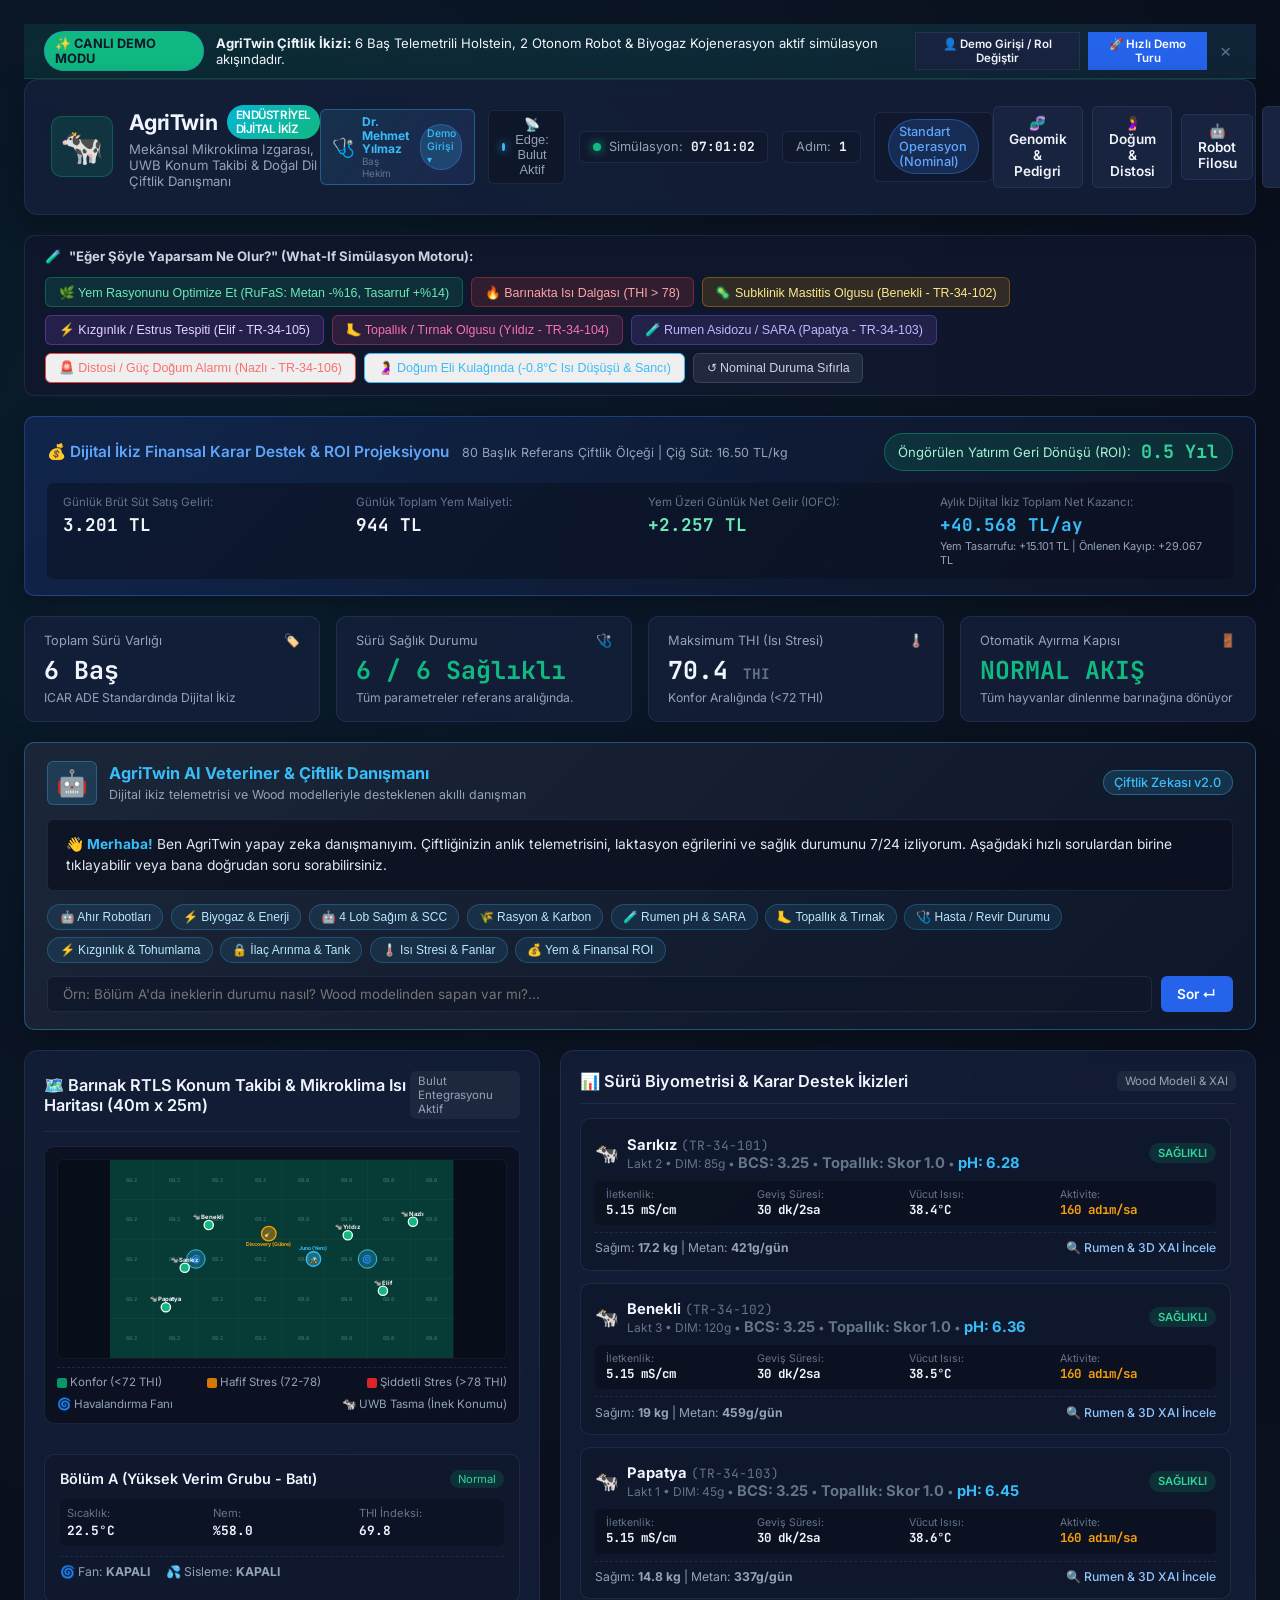
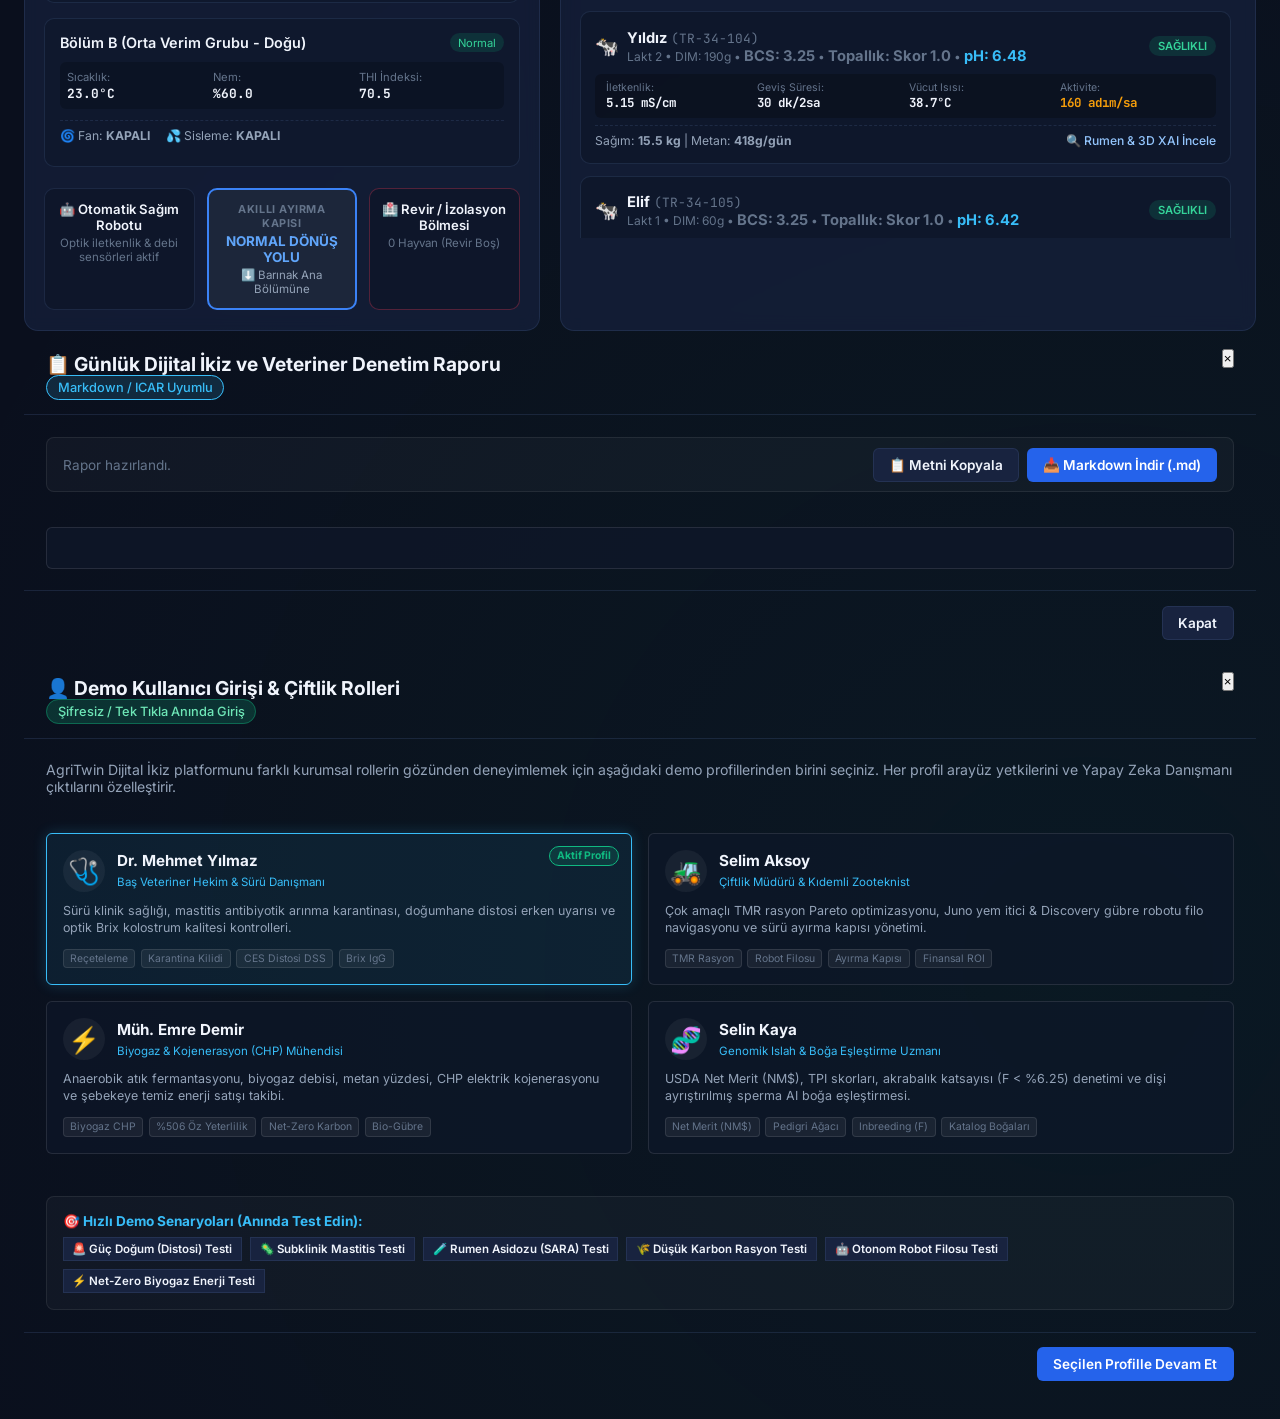
==== commit 42293b2c: "feat: add comprehensive demo user login, 4 corporate personas, dynamic mock sensor stream & guided d" ====
--- a/index.html
+++ b/index.html
@@ -10,18 +10,41 @@
   <link rel="stylesheet" href="./styles.css">
 </head>
 <body>
+  <!-- Top Demo Mode Notification Banner -->
+  <div class="demo-banner" id="demoBanner">
+    <div class="demo-banner-content">
+      <span class="badge" style="background:#10b981; color:#0f172a; font-weight:700;">✨ CANLI DEMO MODU</span>
+      <span><strong>AgriTwin Çiftlik İkizi:</strong> 6 Baş Telemetrili Holstein, 2 Otonom Robot &amp; Biyogaz Kojenerasyon aktif simülasyon akışındadır.</span>
+    </div>
+    <div class="demo-banner-actions">
+      <button class="btn btn-xs btn-secondary" onclick="openDemoLoginModal()">👤 Demo Girişi / Rol Değiştir</button>
+      <button class="btn btn-xs btn-primary" onclick="startGuidedDemoTour()">🚀 Hızlı Demo Turu</button>
+      <button class="close-banner-btn" onclick="document.getElementById('demoBanner').style.display='none'" title="Bildirimi Kapat">&times;</button>
+    </div>
+  </div>
+
   <div class="app-layout">
     <!-- Header -->
     <header class="app-header">
       <div class="header-brand">
         <div class="logo-icon">🐄</div>
         <div>
-          <h1>AgriTwin <span class="badge-accent">Faz 6: RTLS &amp; AI Asistan</span></h1>
+          <h1>AgriTwin <span class="badge-accent">Endüstriyel Dijital İkiz</span></h1>
           <p class="subtitle">Mekânsal Mikroklima Izgarası, UWB Konum Takibi &amp; Doğal Dil Çiftlik Danışmanı</p>
         </div>
       </div>
 
       <div class="header-status">
+        <!-- Demo User Profile Badge -->
+        <div class="demo-user-pill" id="demoUserPill" onclick="openDemoLoginModal()" title="Demo Kullanıcı Profilini ve Rolünü Değiştir">
+          <span class="demo-user-avatar" id="demoUserAvatar">🩺</span>
+          <div class="demo-user-text">
+            <span class="demo-user-name" id="demoUserName">Dr. Mehmet Yılmaz</span>
+            <span class="demo-user-role" id="demoUserRole">Baş Hekim</span>
+          </div>
+          <span class="badge" style="background:rgba(56,189,248,0.2); color:#38bdf8; font-size:0.65rem; padding:0.15rem 0.35rem; margin-left:0.25rem;">Demo Girişi ▾</span>
+        </div>
+
         <!-- Edge Network Status -->
         <button id="btnToggleEdge" class="status-pill edge-btn" onclick="toggleEdgeConnection()" title="Kırsal bağlantı kopması / Edge yerel tamponlama testi">
           <span class="edge-dot online" id="edgeDot"></span>
@@ -1188,6 +1211,126 @@
     </div>
   </div>
 
+  <!-- Demo User Login & Persona Modal -->
+  <div id="demoLoginModal" class="modal-backdrop" onclick="closeDemoLoginModal(event)">
+    <div class="modal-dialog modal-lg" onclick="event.stopPropagation()">
+      <div class="modal-header">
+        <div class="modal-title-group">
+          <h2>👤 Demo Kullanıcı Girişi &amp; Çiftlik Rolleri</h2>
+          <span class="badge success">Şifresiz / Tek Tıkla Anında Giriş</span>
+        </div>
+        <button class="close-btn" onclick="closeDemoLoginModalDirect()">&times;</button>
+      </div>
+      <div class="modal-body">
+        <p style="color:var(--text-secondary); font-size:0.88rem; margin-bottom:1.25rem;">
+          AgriTwin Dijital İkiz platformunu farklı kurumsal rollerin gözünden deneyimlemek için aşağıdaki demo profillerinden birini seçiniz. Her profil arayüz yetkilerini ve Yapay Zeka Danışmanı çıktılarını özelleştirir.
+        </p>
+
+        <div class="demo-personas-grid">
+          <!-- Persona 1: Baş Veteriner Hekim -->
+          <div class="persona-card active" id="personaCard_vet" onclick="selectDemoPersona('vet')">
+            <div class="persona-card-header">
+              <span class="persona-avatar">🩺</span>
+              <div>
+                <h4>Dr. Mehmet Yılmaz</h4>
+                <span class="persona-title">Baş Veteriner Hekim &amp; Sürü Danışmanı</span>
+              </div>
+              <span class="persona-active-badge">Aktif Profil</span>
+            </div>
+            <div class="persona-desc">
+              Sürü klinik sağlığı, mastitis antibiyotik arınma karantinası, doğumhane distosi erken uyarısı ve optik Brix kolostrum kalitesi kontrolleri.
+            </div>
+            <div class="persona-tags">
+              <span>Reçeteleme</span>
+              <span>Karantina Kilidi</span>
+              <span>CES Distosi DSS</span>
+              <span>Brix IgG</span>
+            </div>
+          </div>
+
+          <!-- Persona 2: Çiftlik Yöneticisi -->
+          <div class="persona-card" id="personaCard_manager" onclick="selectDemoPersona('manager')">
+            <div class="persona-card-header">
+              <span class="persona-avatar">🚜</span>
+              <div>
+                <h4>Selim Aksoy</h4>
+                <span class="persona-title">Çiftlik Müdürü &amp; Kıdemli Zooteknist</span>
+              </div>
+              <span class="persona-active-badge">Aktif Profil</span>
+            </div>
+            <div class="persona-desc">
+              Çok amaçlı TMR rasyon Pareto optimizasyonu, Juno yem itici &amp; Discovery gübre robotu filo navigasyonu ve sürü ayırma kapısı yönetimi.
+            </div>
+            <div class="persona-tags">
+              <span>TMR Rasyon</span>
+              <span>Robot Filosu</span>
+              <span>Ayırma Kapısı</span>
+              <span>Finansal ROI</span>
+            </div>
+          </div>
+
+          <!-- Persona 3: Enerji Mühendisi -->
+          <div class="persona-card" id="personaCard_energy" onclick="selectDemoPersona('energy')">
+            <div class="persona-card-header">
+              <span class="persona-avatar">⚡</span>
+              <div>
+                <h4>Müh. Emre Demir</h4>
+                <span class="persona-title">Biyogaz &amp; Kojenerasyon (CHP) Mühendisi</span>
+              </div>
+              <span class="persona-active-badge">Aktif Profil</span>
+            </div>
+            <div class="persona-desc">
+              Anaerobik atık fermantasyonu, biyogaz debisi, metan yüzdesi, CHP elektrik kojenerasyonu ve şebekeye temiz enerji satışı takibi.
+            </div>
+            <div class="persona-tags">
+              <span>Biyogaz CHP</span>
+              <span>%506 Öz Yeterlilik</span>
+              <span>Net-Zero Karbon</span>
+              <span>Bio-Gübre</span>
+            </div>
+          </div>
+
+          <!-- Persona 4: Genetik Islah Uzmanı -->
+          <div class="persona-card" id="personaCard_genetics" onclick="selectDemoPersona('genetics')">
+            <div class="persona-card-header">
+              <span class="persona-avatar">🧬</span>
+              <div>
+                <h4>Selin Kaya</h4>
+                <span class="persona-title">Genomik Islah &amp; Boğa Eşleştirme Uzmanı</span>
+              </div>
+              <span class="persona-active-badge">Aktif Profil</span>
+            </div>
+            <div class="persona-desc">
+              USDA Net Merit (NM$), TPI skorları, akrabalık katsayısı (F &lt; %6.25) denetimi ve dişi ayrıştırılmış sperma AI boğa eşleştirmesi.
+            </div>
+            <div class="persona-tags">
+              <span>Net Merit (NM$)</span>
+              <span>Pedigri Ağacı</span>
+              <span>Inbreeding (F)</span>
+              <span>Katalog Boğaları</span>
+            </div>
+          </div>
+        </div>
+
+        <!-- Quick Mock Scenario Trigger Bar -->
+        <div class="demo-quick-scenarios-bar" style="margin-top:1.5rem; padding:1rem; background:rgba(255,255,255,0.03); border-radius:8px; border:1px solid rgba(255,255,255,0.08);">
+          <h4 style="font-size:0.85rem; margin-bottom:0.5rem; color:#38bdf8;">🎯 Hızlı Demo Senaryoları (Anında Test Edin):</h4>
+          <div style="display:flex; flex-wrap:wrap; gap:0.5rem;">
+            <button class="btn btn-secondary btn-xs" onclick="quickLaunchDemo('dystocia')">🚨 Güç Doğum (Distosi) Testi</button>
+            <button class="btn btn-secondary btn-xs" onclick="quickLaunchDemo('mastitis')">🦠 Subklinik Mastitis Testi</button>
+            <button class="btn btn-secondary btn-xs" onclick="quickLaunchDemo('sara')">🧪 Rumen Asidozu (SARA) Testi</button>
+            <button class="btn btn-secondary btn-xs" onclick="quickLaunchDemo('ration')">🌾 Düşük Karbon Rasyon Testi</button>
+            <button class="btn btn-secondary btn-xs" onclick="quickLaunchDemo('robotics')">🤖 Otonom Robot Filosu Testi</button>
+            <button class="btn btn-secondary btn-xs" onclick="quickLaunchDemo('energy')">⚡ Net-Zero Biyogaz Enerji Testi</button>
+          </div>
+        </div>
+      </div>
+      <div class="modal-footer">
+        <button class="btn btn-primary" onclick="closeDemoLoginModalDirect()">Seçilen Profille Devam Et</button>
+      </div>
+    </div>
+  </div>
+
   <script src="./app.js"></script>
 </body>
 </html>
--- a/styles.css
+++ b/styles.css
@@ -2834,8 +2834,191 @@
   color: #38bdf8;
 }
 
-
-
-
-
-
+/* Demo Login & Persona Switcher Styling */
+.demo-banner {
+  display: flex;
+  justify-content: space-between;
+  align-items: center;
+  background: linear-gradient(90deg, rgba(16, 185, 129, 0.12), rgba(56, 189, 248, 0.12));
+  border-bottom: 1px solid rgba(16, 185, 129, 0.25);
+  padding: 0.45rem 1.25rem;
+  font-size: 0.82rem;
+  color: var(--text-primary);
+}
+
+.demo-banner-content {
+  display: flex;
+  align-items: center;
+  gap: 0.75rem;
+}
+
+.demo-banner-actions {
+  display: flex;
+  align-items: center;
+  gap: 0.5rem;
+}
+
+.btn-xs {
+  font-size: 0.72rem;
+  padding: 0.25rem 0.55rem;
+  border-radius: var(--radius-xs);
+}
+
+.close-banner-btn {
+  background: none;
+  border: none;
+  color: var(--text-muted);
+  font-size: 1.2rem;
+  cursor: pointer;
+  line-height: 1;
+  padding: 0 0.3rem;
+}
+
+.close-banner-btn:hover {
+  color: var(--text-primary);
+}
+
+.demo-user-pill {
+  display: flex;
+  align-items: center;
+  gap: 0.45rem;
+  background: linear-gradient(135deg, rgba(56, 189, 248, 0.12), rgba(99, 102, 241, 0.12));
+  border: 1px solid rgba(56, 189, 248, 0.35);
+  padding: 0.3rem 0.7rem;
+  border-radius: var(--radius-sm);
+  cursor: pointer;
+  transition: all 0.2s ease;
+}
+
+.demo-user-pill:hover {
+  background: linear-gradient(135deg, rgba(56, 189, 248, 0.22), rgba(99, 102, 241, 0.22));
+  border-color: #38bdf8;
+  box-shadow: 0 0 10px rgba(56, 189, 248, 0.25);
+  transform: translateY(-1px);
+}
+
+.demo-user-avatar {
+  font-size: 1.15rem;
+  line-height: 1;
+}
+
+.demo-user-text {
+  display: flex;
+  flex-direction: column;
+  line-height: 1.15;
+}
+
+.demo-user-name {
+  font-size: 0.75rem;
+  font-weight: 700;
+  color: #38bdf8;
+}
+
+.demo-user-role {
+  font-size: 0.62rem;
+  color: var(--text-muted);
+}
+
+.demo-personas-grid {
+  display: grid;
+  grid-template-columns: repeat(2, 1fr);
+  gap: 1rem;
+}
+
+.persona-card {
+  background: rgba(15, 23, 42, 0.65);
+  border: 1px solid rgba(255, 255, 255, 0.1);
+  border-radius: var(--radius-sm);
+  padding: 1rem;
+  cursor: pointer;
+  transition: all 0.2s ease;
+  position: relative;
+}
+
+.persona-card:hover {
+  border-color: rgba(56, 189, 248, 0.5);
+  background: rgba(30, 41, 59, 0.7);
+  transform: translateY(-2px);
+}
+
+.persona-card.active {
+  border-color: #38bdf8;
+  background: rgba(56, 189, 248, 0.08);
+  box-shadow: 0 0 14px rgba(56, 189, 248, 0.2);
+}
+
+.persona-card-header {
+  display: flex;
+  align-items: center;
+  gap: 0.75rem;
+  margin-bottom: 0.6rem;
+}
+
+.persona-avatar {
+  font-size: 1.6rem;
+  background: rgba(255, 255, 255, 0.05);
+  border-radius: 50%;
+  width: 42px;
+  height: 42px;
+  display: flex;
+  align-items: center;
+  justify-content: center;
+}
+
+.persona-card-header h4 {
+  font-size: 0.95rem;
+  font-weight: 700;
+  color: var(--text-primary);
+  margin: 0;
+}
+
+.persona-title {
+  font-size: 0.72rem;
+  color: #38bdf8;
+}
+
+.persona-active-badge {
+  display: none;
+  position: absolute;
+  top: 0.75rem;
+  right: 0.75rem;
+  font-size: 0.65rem;
+  font-weight: 700;
+  color: #10b981;
+  background: rgba(16, 185, 129, 0.15);
+  border: 1px solid #10b981;
+  padding: 0.15rem 0.45rem;
+  border-radius: 9999px;
+}
+
+.persona-card.active .persona-active-badge {
+  display: inline-block;
+}
+
+.persona-desc {
+  font-size: 0.78rem;
+  color: var(--text-secondary);
+  line-height: 1.4;
+  margin-bottom: 0.75rem;
+}
+
+.persona-tags {
+  display: flex;
+  flex-wrap: wrap;
+  gap: 0.35rem;
+}
+
+.persona-tags span {
+  font-size: 0.65rem;
+  background: rgba(255, 255, 255, 0.06);
+  border: 1px solid rgba(255, 255, 255, 0.1);
+  padding: 0.15rem 0.4rem;
+  border-radius: 4px;
+  color: var(--text-muted);
+}
+
+
+
+
+
+
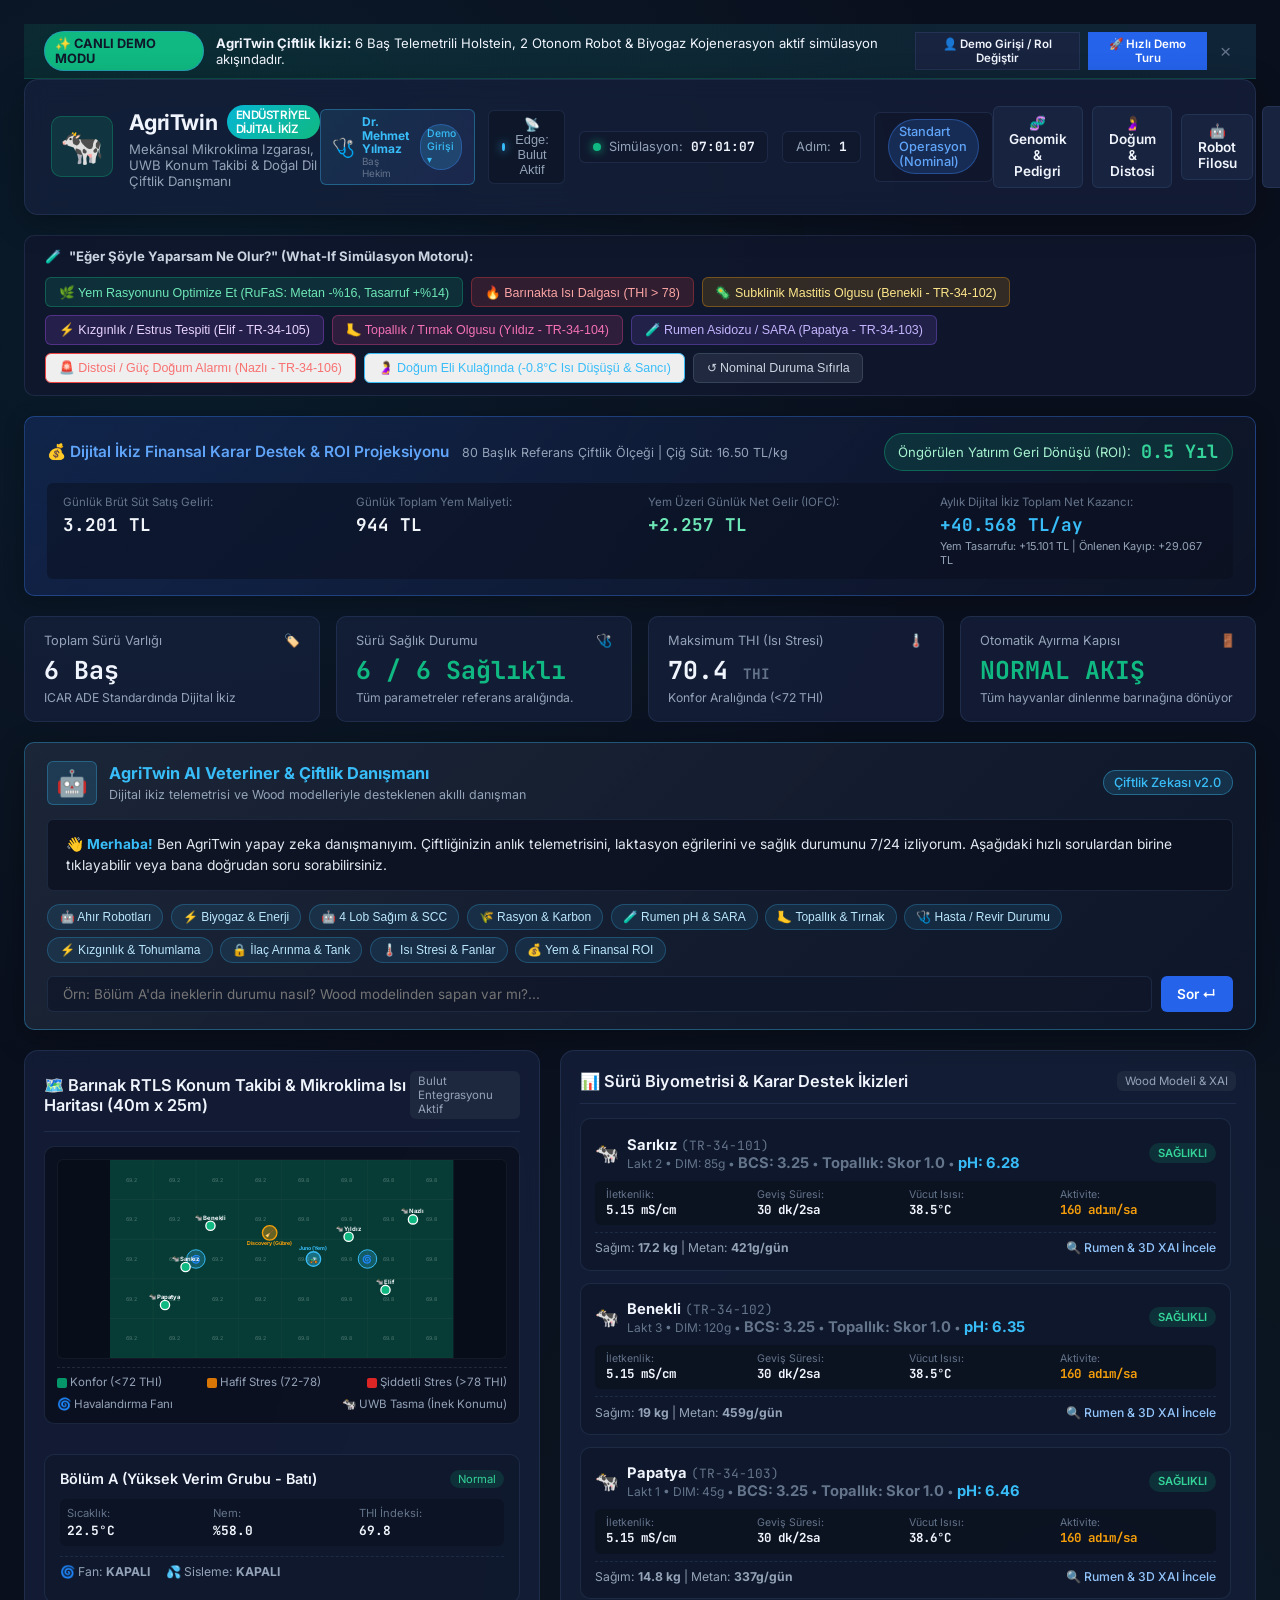
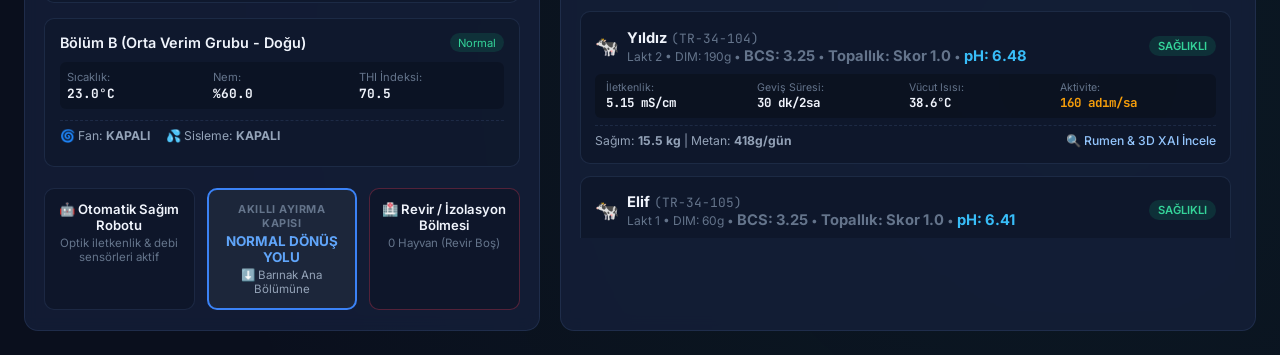
==== commit 4387b360: "feat: complete responsive and mobile-friendly design system with dynamic viewport units and touch op" ====
--- a/index.html
+++ b/index.html
@@ -2,7 +2,7 @@
 <html lang="tr">
 <head>
   <meta charset="UTF-8">
-  <meta name="viewport" content="width=device-width, initial-scale=1.0">
+  <meta name="viewport" content="width=device-width, initial-scale=1.0, viewport-fit=cover">
   <title>AgriTwin | Süt Sığırcılığı Dijital İkizi, RTLS Mekânsal Isı Haritası &amp; AI Asistan</title>
   <link rel="preconnect" href="https://fonts.googleapis.com">
   <link rel="preconnect" href="https://fonts.gstatic.com" crossorigin>
--- a/styles.css
+++ b/styles.css
@@ -780,31 +780,38 @@
 }
 
 /* Modal Overlay */
-.modal-overlay {
+.modal-overlay,
+.modal-backdrop {
   position: fixed;
   top: 0;
   left: 0;
   width: 100vw;
   height: 100vh;
+  height: 100dvh;
   background: rgba(0, 0, 0, 0.75);
   backdrop-filter: blur(8px);
   display: none;
   justify-content: center;
   align-items: center;
   z-index: 1000;
-}
-
-.modal-overlay.active {
-  display: flex;
-}
-
-.modal-content {
+  padding: 1rem;
+  box-sizing: border-box;
+}
+
+.modal-overlay.active,
+.modal-backdrop.active {
+  display: flex;
+}
+
+.modal-content,
+.modal-dialog {
   background: var(--bg-secondary);
   border: 1px solid var(--border-color);
   border-radius: var(--radius-lg);
-  width: 92%;
-  max-width: 840px;
+  width: 95%;
+  max-width: 860px;
   max-height: 90vh;
+  max-height: 90dvh;
   overflow-y: auto;
   box-shadow: 0 20px 50px rgba(0, 0, 0, 0.5);
   display: flex;
@@ -3017,8 +3024,463 @@
   color: var(--text-muted);
 }
 
-
-
-
-
-
+/* ==========================================================================
+   COMPREHENSIVE RESPONSIVE & MOBILE DESIGN SYSTEM
+   ========================================================================== */
+
+/* Universal mobile-friendly touch defaults */
+html {
+  -webkit-text-size-adjust: 100%;
+  touch-action: manipulation;
+}
+
+body {
+  overflow-x: hidden;
+  min-height: 100vh;
+  min-height: 100dvh;
+}
+
+/* Tablet & Mobile Breakpoints: <= 1200px */
+@media (max-width: 1200px) {
+  .app-header {
+    flex-wrap: wrap;
+    gap: 1rem;
+    padding: 1rem 1.25rem;
+  }
+  .header-brand {
+    flex: 1 1 auto;
+  }
+  .header-status {
+    flex: 1 1 auto;
+    justify-content: flex-end;
+  }
+  .header-actions {
+    flex: 1 1 100%;
+    overflow-x: auto;
+    -webkit-overflow-scrolling: touch;
+    scrollbar-width: none;
+    padding-bottom: 0.35rem;
+  }
+  .header-actions::-webkit-scrollbar {
+    display: none;
+  }
+  .header-actions .btn {
+    flex-shrink: 0;
+    white-space: nowrap;
+  }
+}
+
+/* Tablet Breakpoint: <= 1024px */
+@media (max-width: 1024px) {
+  .app-layout {
+    padding: 0.75rem;
+    gap: 1rem;
+  }
+
+  .content-columns {
+    grid-template-columns: 1fr;
+  }
+
+  .kpi-grid {
+    grid-template-columns: repeat(2, 1fr);
+  }
+
+  .financial-grid {
+    grid-template-columns: repeat(2, 1fr);
+  }
+
+  .sustain-metrics-grid {
+    grid-template-columns: repeat(2, 1fr);
+  }
+
+  .robotic-content-grid {
+    grid-template-columns: 1fr;
+  }
+
+  .calving-grid {
+    grid-template-columns: 1fr;
+  }
+
+  .genomics-grid {
+    grid-template-columns: 1fr;
+  }
+
+  .circular-process-grid {
+    grid-template-columns: repeat(2, 1fr);
+  }
+}
+
+/* Mobile Devices Breakpoint: <= 768px */
+@media (max-width: 768px) {
+  .app-layout {
+    padding: 0.5rem;
+    gap: 0.75rem;
+  }
+
+  /* Demo Banner Mobile */
+  .demo-banner {
+    flex-direction: column;
+    align-items: stretch;
+    gap: 0.6rem;
+    padding: 0.6rem 0.85rem;
+    text-align: left;
+  }
+  .demo-banner-content {
+    flex-direction: column;
+    align-items: flex-start;
+    gap: 0.35rem;
+    font-size: 0.78rem;
+    line-height: 1.35;
+  }
+  .demo-banner-actions {
+    display: flex;
+    justify-content: flex-start;
+    flex-wrap: wrap;
+    gap: 0.4rem;
+  }
+
+  /* Header Mobile */
+  .app-header {
+    flex-direction: column;
+    align-items: stretch;
+    padding: 0.85rem;
+    gap: 0.75rem;
+    border-radius: var(--radius-md);
+  }
+
+  .header-brand {
+    gap: 0.65rem;
+  }
+  .logo-icon {
+    font-size: 1.7rem;
+    padding: 0.4rem;
+    border-radius: var(--radius-sm);
+  }
+  .header-brand h1 {
+    font-size: 1.15rem;
+    line-height: 1.2;
+  }
+  .header-brand .subtitle {
+    font-size: 0.7rem;
+    line-height: 1.3;
+  }
+
+  .header-status {
+    display: flex;
+    overflow-x: auto;
+    -webkit-overflow-scrolling: touch;
+    scrollbar-width: none;
+    gap: 0.45rem;
+    padding-bottom: 0.25rem;
+    justify-content: flex-start;
+  }
+  .header-status::-webkit-scrollbar {
+    display: none;
+  }
+  .header-status .status-pill,
+  .header-status .demo-user-pill {
+    flex-shrink: 0;
+    font-size: 0.72rem;
+    padding: 0.3rem 0.55rem;
+  }
+
+  .header-actions {
+    display: flex;
+    overflow-x: auto;
+    -webkit-overflow-scrolling: touch;
+    scrollbar-width: none;
+    gap: 0.4rem;
+    padding-bottom: 0.3rem;
+  }
+  .header-actions::-webkit-scrollbar {
+    display: none;
+  }
+  .header-actions .btn {
+    flex-shrink: 0;
+    white-space: nowrap;
+    font-size: 0.75rem;
+    padding: 0.4rem 0.65rem;
+  }
+
+  /* Scenario Bar Mobile */
+  .scenario-bar {
+    padding: 0.75rem;
+    border-radius: var(--radius-md);
+  }
+  .scenario-title {
+    font-size: 0.82rem;
+    margin-bottom: 0.5rem;
+  }
+  .scenario-buttons {
+    display: flex;
+    overflow-x: auto;
+    -webkit-overflow-scrolling: touch;
+    scrollbar-width: none;
+    gap: 0.4rem;
+    padding-bottom: 0.3rem;
+  }
+  .scenario-buttons::-webkit-scrollbar {
+    display: none;
+  }
+  .scenario-buttons .btn-scenario {
+    flex-shrink: 0;
+    white-space: nowrap;
+    font-size: 0.74rem;
+    padding: 0.4rem 0.7rem;
+  }
+
+  /* Financial ROI Card Mobile */
+  .financial-roi-card {
+    padding: 0.85rem;
+    border-radius: var(--radius-md);
+  }
+  .financial-header {
+    flex-direction: column;
+    align-items: flex-start;
+    gap: 0.5rem;
+  }
+  .financial-grid {
+    grid-template-columns: repeat(2, 1fr);
+    gap: 0.6rem;
+    padding: 0.6rem;
+  }
+  .fin-item span {
+    font-size: 0.65rem;
+  }
+  .fin-item strong {
+    font-size: 0.95rem;
+  }
+
+  /* KPI Grid Mobile */
+  .kpi-grid {
+    grid-template-columns: repeat(2, 1fr);
+    gap: 0.6rem;
+  }
+  .kpi-card {
+    padding: 0.85rem;
+  }
+  .kpi-value {
+    font-size: 1.25rem;
+  }
+  .kpi-subtext {
+    font-size: 0.68rem;
+  }
+
+  /* AI Danisman Mobile */
+  .ai-assistant-card {
+    padding: 0.85rem;
+    border-radius: var(--radius-md);
+  }
+  .assistant-header {
+    flex-direction: column;
+    align-items: flex-start;
+    gap: 0.4rem;
+  }
+  .ai-chat-response {
+    font-size: 0.82rem;
+    padding: 0.75rem;
+  }
+  .ai-quick-prompts {
+    overflow-x: auto;
+    -webkit-overflow-scrolling: touch;
+    scrollbar-width: none;
+    flex-wrap: nowrap;
+    padding-bottom: 0.3rem;
+  }
+  .ai-quick-prompts::-webkit-scrollbar {
+    display: none;
+  }
+  .prompt-chip {
+    flex-shrink: 0;
+    font-size: 0.72rem;
+    padding: 0.3rem 0.6rem;
+  }
+  .ai-input-bar {
+    flex-direction: row;
+    gap: 0.4rem;
+  }
+  .ai-input-bar input {
+    font-size: 0.82rem;
+    padding: 0.5rem 0.75rem;
+  }
+  .ai-input-bar .btn {
+    padding: 0.5rem 0.85rem;
+    font-size: 0.8rem;
+  }
+
+  /* RTLS Barn & Microclimate Map */
+  .barn-spatial-panel {
+    padding: 0.85rem;
+  }
+  .rtls-container {
+    padding: 0.4rem;
+  }
+  .rtls-svg {
+    max-height: 240px;
+    width: 100%;
+    height: auto;
+  }
+  .rtls-legend {
+    flex-wrap: wrap;
+    gap: 0.4rem 0.8rem;
+    font-size: 0.68rem;
+  }
+  .barn-layout {
+    grid-template-columns: 1fr;
+    gap: 0.75rem;
+  }
+  .nexus-hub {
+    grid-template-columns: 1fr;
+  }
+
+  /* Herd Cards Grid Mobile */
+  .herd-cards-container {
+    grid-template-columns: 1fr;
+    gap: 0.75rem;
+  }
+  .cow-card {
+    padding: 0.85rem;
+  }
+
+  /* All Modals Mobile Optimization */
+  .modal-overlay,
+  .modal-backdrop {
+    padding: 0.5rem;
+    align-items: flex-end;
+  }
+
+  .modal-content,
+  .modal-dialog {
+    width: 100% !important;
+    max-width: 100% !important;
+    max-height: 92vh !important;
+    max-height: 92dvh !important;
+    margin: 0 !important;
+    border-radius: var(--radius-lg) var(--radius-lg) 0 0 !important;
+    box-shadow: 0 -10px 40px rgba(0, 0, 0, 0.6);
+  }
+
+  .modal-header {
+    padding: 0.85rem 1rem;
+  }
+  .modal-header h2 {
+    font-size: 1.05rem;
+  }
+  .modal-body {
+    padding: 0.85rem 1rem;
+    max-height: 72vh !important;
+    max-height: 72dvh !important;
+    overflow-y: auto;
+    -webkit-overflow-scrolling: touch;
+    overscroll-behavior: contain;
+  }
+  .modal-footer {
+    padding: 0.75rem 1rem;
+  }
+
+  /* Responsive Grids inside Modals */
+  .ration-strategies-grid {
+    grid-template-columns: 1fr;
+    gap: 0.75rem;
+  }
+  .ration-details-grid {
+    grid-template-columns: 1fr;
+    gap: 0.75rem;
+  }
+  .circular-process-grid {
+    grid-template-columns: 1fr;
+    gap: 0.75rem;
+  }
+  .balance-grid {
+    grid-template-columns: 1fr;
+    gap: 0.6rem;
+  }
+  .energy-economics-grid {
+    grid-template-columns: repeat(2, 1fr);
+    gap: 0.6rem;
+  }
+  .robots-grid {
+    grid-template-columns: 1fr;
+    gap: 0.75rem;
+  }
+  .robotic-content-grid {
+    grid-template-columns: 1fr;
+  }
+  .calving-grid {
+    grid-template-columns: 1fr;
+    gap: 0.75rem;
+  }
+  .genomics-grid {
+    grid-template-columns: 1fr;
+    gap: 0.75rem;
+  }
+  .demo-personas-grid {
+    grid-template-columns: 1fr;
+    gap: 0.75rem;
+  }
+  .gebv-grid {
+    grid-template-columns: repeat(2, 1fr);
+  }
+
+  /* Table Horizontal Scrolling in Modals & Cards */
+  .report-content-box {
+    padding: 0.85rem;
+    font-size: 0.82rem;
+  }
+  .report-content-box table,
+  .telemetry-comparison-table {
+    display: block;
+    width: 100%;
+    overflow-x: auto;
+    -webkit-overflow-scrolling: touch;
+  }
+
+  .report-actions-bar {
+    flex-direction: column;
+    align-items: flex-start;
+    gap: 0.5rem;
+  }
+  .report-actions-bar div {
+    width: 100%;
+    display: flex;
+    justify-content: flex-end;
+  }
+}
+
+/* Small Phones Breakpoint: <= 480px */
+@media (max-width: 480px) {
+  .app-layout {
+    padding: 0.35rem;
+    gap: 0.5rem;
+  }
+  .app-header {
+    padding: 0.65rem;
+  }
+  .header-brand h1 {
+    font-size: 1.05rem;
+  }
+  .kpi-grid {
+    grid-template-columns: 1fr;
+  }
+  .financial-grid {
+    grid-template-columns: 1fr;
+  }
+  .sustain-metrics-grid {
+    grid-template-columns: 1fr;
+  }
+  .energy-economics-grid {
+    grid-template-columns: 1fr;
+  }
+  .gebv-grid {
+    grid-template-columns: 1fr;
+  }
+  .bull-metrics-row {
+    grid-template-columns: repeat(2, 1fr);
+  }
+}
+
+
+
+
+
+
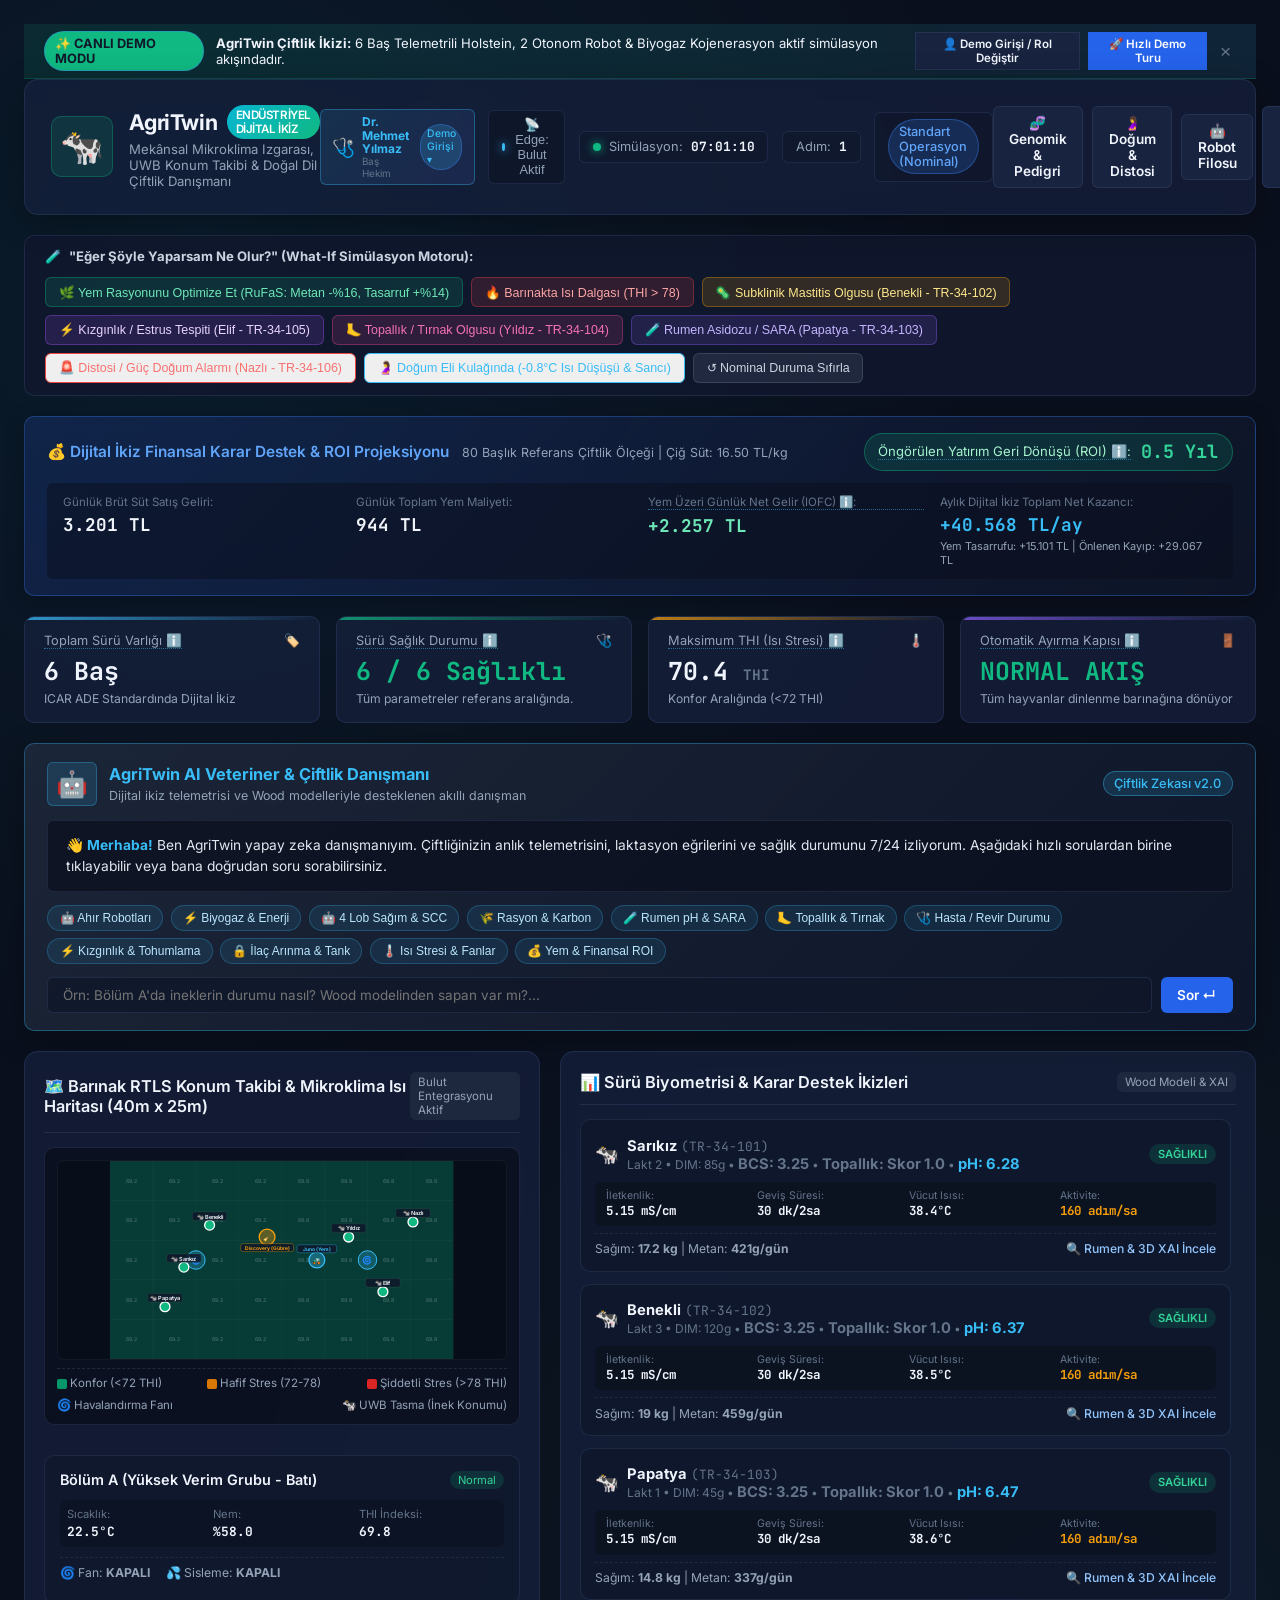
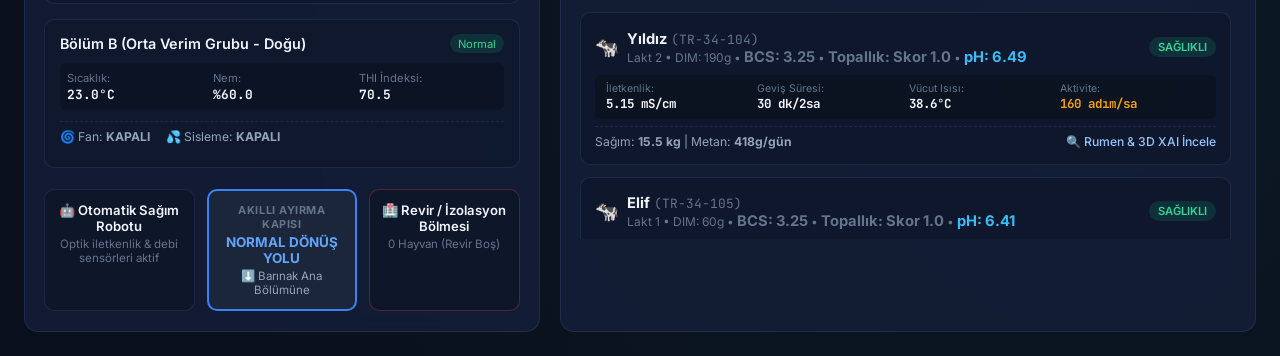
==== commit 3b67fe20: "feat: enhance visual polish with interactive RTLS radar pulse, tooltips and sleek glassmorphism" ====
--- a/index.html
+++ b/index.html
@@ -141,7 +141,7 @@
           <small>80 Başlık Referans Çiftlik Ölçeği | Çiğ Süt: 16.50 TL/kg</small>
         </div>
         <div class="payback-highlight">
-          <span>Öngörülen Yatırım Geri Dönüşü (ROI):</span>
+          <span data-tooltip="Dijital ikizin yem tasarrufu, erken teşhis ve mastitis önleme ile amortisman süresi">Öngörülen Yatırım Geri Dönüşü (ROI) ℹ️:</span>
           <strong id="kpiPaybackYears">1.1 Yıl</strong>
         </div>
       </div>
@@ -155,7 +155,7 @@
           <strong id="finDailyFeedCost">-- TL</strong>
         </div>
         <div class="fin-item">
-          <span>Yem Üzeri Günlük Net Gelir (IOFC):</span>
+          <span data-tooltip="Income Over Feed Cost: Günlük brüt süt gelirinden TMR rasyon yem gideri düşüldükten sonra kalan net operasyonel kâr">Yem Üzeri Günlük Net Gelir (IOFC) ℹ️:</span>
           <strong id="finDailyMargin" style="color:#6ee7b7;">-- TL</strong>
         </div>
         <div class="fin-item">
@@ -170,7 +170,7 @@
     <section class="kpi-grid">
       <div class="kpi-card">
         <div class="kpi-header">
-          <span class="kpi-title">Toplam Sürü Varlığı</span>
+          <span class="kpi-title" data-tooltip="Çiftlikte UWB tasma ve bolus telemetrisiyle anlık takip edilen toplam inek sayısı">Toplam Sürü Varlığı ℹ️</span>
           <span class="kpi-icon">🏷️</span>
         </div>
         <div class="kpi-value" id="kpiTotalAnimals">6 Baş</div>
@@ -179,7 +179,7 @@
 
       <div class="kpi-card">
         <div class="kpi-header">
-          <span class="kpi-title">Sürü Sağlık Durumu</span>
+          <span class="kpi-title" data-tooltip="DSS yapay zeka sağlık sınıflandırması (Sağlıklı / Takip / Kritik Revir)">Sürü Sağlık Durumu ℹ️</span>
           <span class="kpi-icon">🩺</span>
         </div>
         <div class="kpi-value" id="kpiHealthStatus">6 / 6 Normal</div>
@@ -188,7 +188,7 @@
 
       <div class="kpi-card">
         <div class="kpi-header">
-          <span class="kpi-title">Maksimum THI (Isı Stresi)</span>
+          <span class="kpi-title" data-tooltip="Sıcaklık ve Nem İndeksi (THI). 72 üzeri sıcaklık stresini, 78 üzeri şiddetli stresi ifade eder">Maksimum THI (Isı Stresi) ℹ️</span>
           <span class="kpi-icon">🌡️</span>
         </div>
         <div class="kpi-value" id="kpiMaxThi">70.5 <small>THI</small></div>
@@ -197,7 +197,7 @@
 
       <div class="kpi-card" id="gateKpiCard">
         <div class="kpi-header">
-          <span class="kpi-title">Otomatik Ayırma Kapısı</span>
+          <span class="kpi-title" data-tooltip="Sağım robotu çıkışında inekleri otomatik olarak Revire veya Barınağa ayıran akıllı kapı">Otomatik Ayırma Kapısı ℹ️</span>
           <span class="kpi-icon">🚪</span>
         </div>
         <div class="kpi-value" id="kpiGateStatus">NORMAL AKIŞ</div>
--- a/styles.css
+++ b/styles.css
@@ -3484,3 +3484,172 @@
 
 
 
+
+
+/* ==========================================================================
+   USER-FRIENDLY VISUAL POLISH, MICRO-INTERACTIONS & TOOLTIP SYSTEM
+   ========================================================================== */
+
+/* Modern Custom Scrollbar */
+::-webkit-scrollbar {
+  width: 7px;
+  height: 7px;
+}
+::-webkit-scrollbar-track {
+  background: rgba(15, 23, 42, 0.6);
+}
+::-webkit-scrollbar-thumb {
+  background: rgba(148, 163, 184, 0.25);
+  border-radius: 9999px;
+  border: 1px solid rgba(255, 255, 255, 0.05);
+}
+::-webkit-scrollbar-thumb:hover {
+  background: rgba(56, 189, 248, 0.45);
+}
+
+/* User-Friendly Explanatory CSS Tooltips */
+[data-tooltip] {
+  position: relative;
+  cursor: help;
+  border-bottom: 1px dotted rgba(56, 189, 248, 0.5);
+  transition: color 0.15s ease;
+}
+
+[data-tooltip]:hover {
+  color: #38bdf8 !important;
+}
+
+[data-tooltip]::after {
+  content: attr(data-tooltip);
+  position: absolute;
+  bottom: 125%;
+  left: 50%;
+  transform: translateX(-50%) translateY(4px);
+  background: #0f172a;
+  color: #f1f5f9;
+  font-size: 0.72rem;
+  font-weight: 500;
+  line-height: 1.35;
+  padding: 0.4rem 0.65rem;
+  border-radius: 6px;
+  border: 1px solid rgba(56, 189, 248, 0.35);
+  box-shadow: 0 8px 24px rgba(0, 0, 0, 0.5), 0 0 10px rgba(56, 189, 248, 0.2);
+  white-space: normal;
+  width: max-content;
+  max-width: 220px;
+  text-align: center;
+  pointer-events: none;
+  opacity: 0;
+  visibility: hidden;
+  transition: opacity 0.2s ease, transform 0.2s ease, visibility 0.2s ease;
+  z-index: 9999;
+}
+
+[data-tooltip]:hover::after {
+  opacity: 1;
+  visibility: visible;
+  transform: translateX(-50%) translateY(0);
+}
+
+/* Radar Pulse Ring for Critical Animals on RTLS Map */
+@keyframes radarPulse {
+  0% {
+    r: 8px;
+    opacity: 0.95;
+    stroke-width: 2px;
+  }
+  100% {
+    r: 22px;
+    opacity: 0;
+    stroke-width: 0.5px;
+  }
+}
+.radar-pulse-ring {
+  animation: radarPulse 1.8s infinite cubic-bezier(0.2, 0.8, 0.2, 1);
+}
+
+/* Smooth Native-feel Modal Entrance Animation */
+.modal-overlay,
+.modal-backdrop {
+  opacity: 0;
+  visibility: hidden;
+  transition: opacity 0.22s ease, visibility 0.22s ease;
+}
+.modal-overlay.active,
+.modal-backdrop.active {
+  opacity: 1;
+  visibility: visible;
+}
+.modal-content,
+.modal-dialog {
+  transform: scale(0.96) translateY(10px);
+  transition: transform 0.25s cubic-bezier(0.16, 1, 0.3, 1);
+}
+.modal-overlay.active .modal-content,
+.modal-backdrop.active .modal-dialog {
+  transform: scale(1) translateY(0);
+}
+
+/* KPI Card Top Gradient Accent Bars & Lift */
+.kpi-card {
+  position: relative;
+  overflow: hidden;
+  transition: all 0.25s cubic-bezier(0.16, 1, 0.3, 1);
+}
+.kpi-card:hover {
+  transform: translateY(-2px);
+  border-color: rgba(56, 189, 248, 0.4);
+  box-shadow: 0 10px 25px -5px rgba(0, 0, 0, 0.4), 0 0 12px rgba(56, 189, 248, 0.1);
+}
+.kpi-card::before {
+  content: '';
+  position: absolute;
+  top: 0;
+  left: 0;
+  width: 100%;
+  height: 3px;
+  background: linear-gradient(90deg, #38bdf8, transparent);
+  opacity: 0.75;
+}
+.kpi-card:nth-child(2)::before {
+  background: linear-gradient(90deg, #10b981, transparent);
+}
+.kpi-card:nth-child(3)::before {
+  background: linear-gradient(90deg, #f59e0b, transparent);
+}
+.kpi-card:nth-child(4)::before {
+  background: linear-gradient(90deg, #8b5cf6, transparent);
+}
+
+/* Critical & Warning Aura Animations for Herd Cards */
+.animal-card {
+  transition: all 0.25s cubic-bezier(0.16, 1, 0.3, 1);
+  position: relative;
+}
+.animal-card:hover {
+  transform: translateY(-2px);
+  border-color: rgba(56, 189, 248, 0.45);
+  box-shadow: 0 10px 25px -4px rgba(0, 0, 0, 0.4), 0 0 15px rgba(56, 189, 248, 0.12);
+}
+@keyframes criticalAura {
+  0%, 100% { box-shadow: 0 0 12px rgba(244, 63, 94, 0.2); }
+  50% { box-shadow: 0 0 22px rgba(244, 63, 94, 0.4); }
+}
+.animal-card.critical {
+  animation: criticalAura 2.5s infinite ease-in-out;
+}
+.animal-card.warning {
+  box-shadow: 0 0 14px rgba(245, 158, 11, 0.15);
+}
+
+/* Interactive Scenario Chip Micro-Feedback */
+.btn-scenario {
+  transition: all 0.2s cubic-bezier(0.16, 1, 0.3, 1);
+}
+.btn-scenario:hover {
+  transform: translateY(-1px);
+  box-shadow: 0 4px 12px rgba(0, 0, 0, 0.3);
+}
+.btn-scenario:active {
+  transform: translateY(1px);
+}
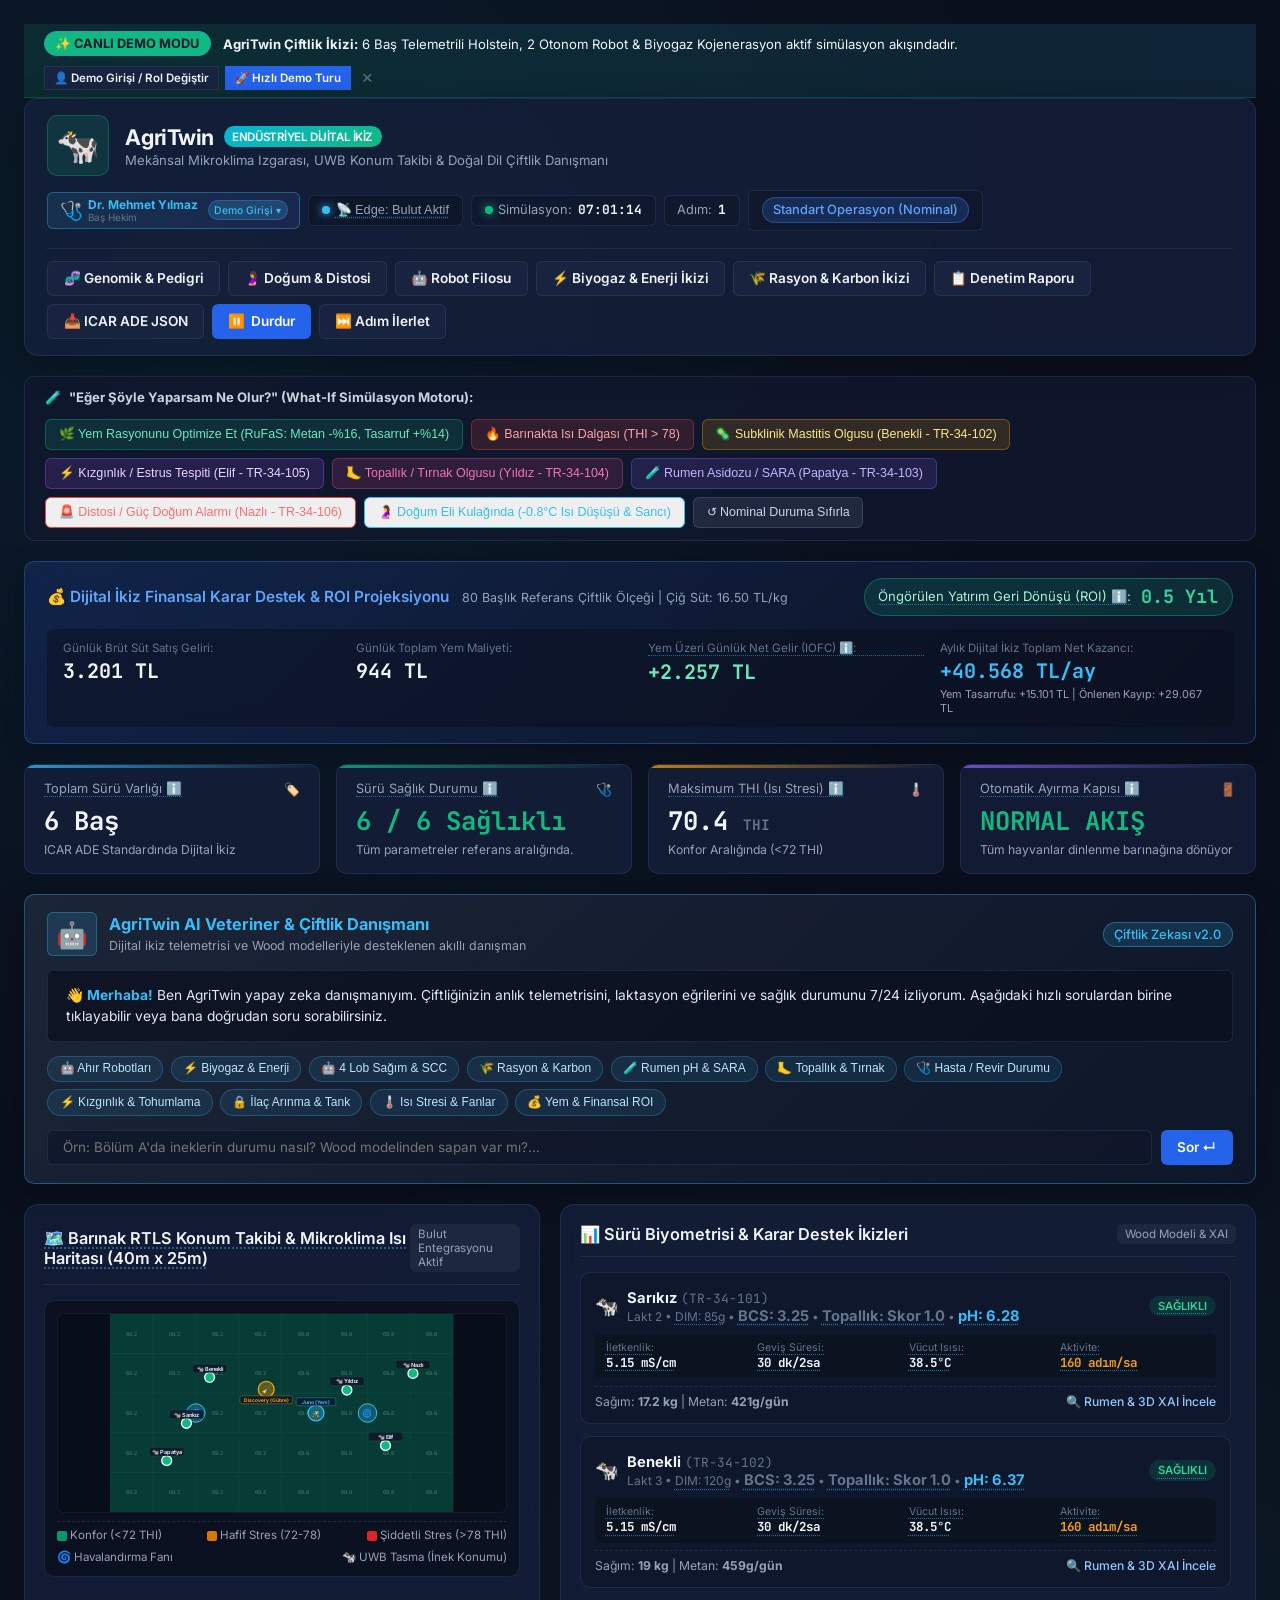
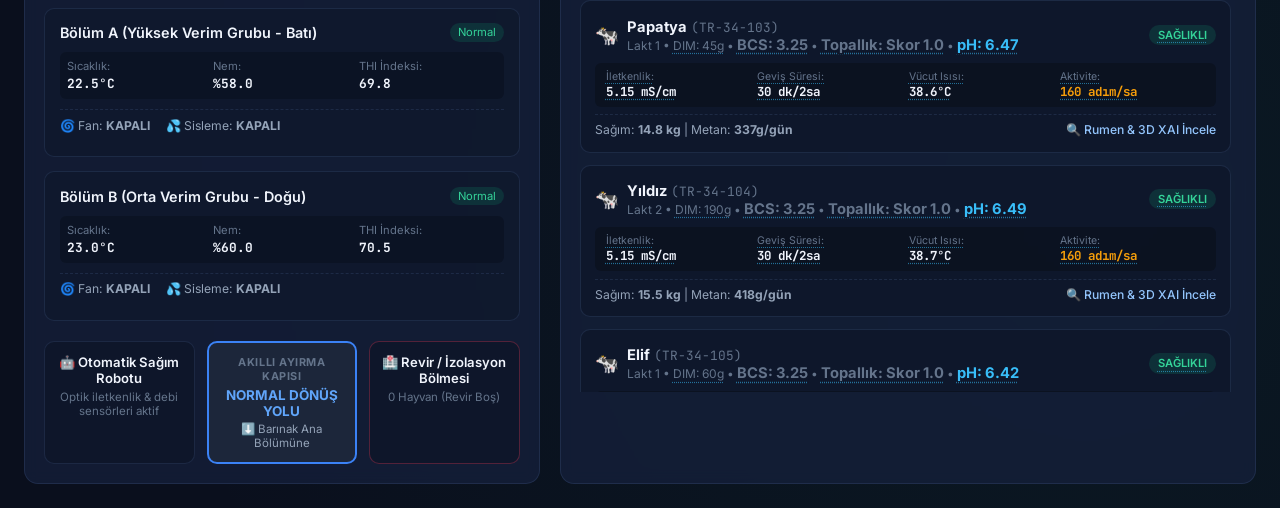
==== commit 30aa9daa: "feat: add academic-grade explanations and intelligent mouseover tooltips across all modules" ====
--- a/index.html
+++ b/index.html
@@ -48,7 +48,7 @@
         <!-- Edge Network Status -->
         <button id="btnToggleEdge" class="status-pill edge-btn" onclick="toggleEdgeConnection()" title="Kırsal bağlantı kopması / Edge yerel tamponlama testi">
           <span class="edge-dot online" id="edgeDot"></span>
-          <span id="edgeStatusLabel">📡 Edge: Online</span>
+          <span id="edgeStatusLabel" data-academic-key="edge_computing">📡 Edge: Online</span>
         </button>
 
         <div class="status-pill">
@@ -247,7 +247,7 @@
       <!-- Left Column: Spatial RTLS Heatmap & Barn Digital Twin -->
       <section class="panel barn-spatial-panel">
         <div class="panel-header">
-          <h2>🗺️ Barınak RTLS Konum Takibi &amp; Mikroklima Isı Haritası (40m x 25m)</h2>
+          <h2 data-academic-key="edge_computing">🗺️ Barınak RTLS Konum Takibi &amp; Mikroklima Isı Haritası (40m x 25m)</h2>
           <span class="panel-tag" id="edgeModeBadge">Edge Gateway Aktif</span>
         </div>
 
@@ -376,7 +376,7 @@
         <!-- Wood Lactation Curve Visualization -->
         <div class="lactation-curve-section">
           <div class="curve-header">
-            <h3>📈 Wood Laktasyon Eğrisi Simülasyonu [y(t) = a · tᵇ · e⁻ᶜᵗ]</h3>
+            <h3 data-academic-key="wood_curve">📈 Wood Laktasyon Eğrisi Simülasyonu [y(t) = a · tᵇ · e⁻ᶜᵗ]</h3>
             <span class="curve-dim-badge" id="modalCurveDimBadge">DIM: -- Gün</span>
           </div>
           <div class="curve-chart-container">
@@ -392,7 +392,7 @@
         <!-- 3D Computer Vision AI (Lameness & BCS) -->
         <div class="vision-ai-section">
           <div class="vision-header">
-            <h3>📷 3D Derinlik Kamerası &amp; Yürüyüş Analizi (Computer Vision AI)</h3>
+            <h3 data-academic-key="bcs">📷 3D Derinlik Kamerası &amp; Yürüyüş Analizi (Computer Vision AI)</h3>
             <span class="vision-cam-badge">Kamera: CAM-EXIT-CHUTE-3D</span>
           </div>
 
@@ -400,7 +400,7 @@
             <!-- Lameness Box -->
             <div class="vision-box" id="visionLamenessBox">
               <div class="vision-box-header">
-                <strong>🦶 Topallık &amp; Sırt Kemerleşmesi (Lameness)</strong>
+                <strong data-academic-key="lameness">🦶 Topallık &amp; Sırt Kemerleşmesi (Lameness)</strong>
                 <span class="badge" id="visionLamenessBadge">Skor 1.0 (Normal)</span>
               </div>
               <div class="vision-metrics-row">
@@ -418,7 +418,7 @@
             <!-- BCS Box -->
             <div class="vision-box" id="visionBcsBox">
               <div class="vision-box-header">
-                <strong>🥩 Vücut Kondisyon Skoru (BCS)</strong>
+                <strong data-academic-key="bcs">🥩 Vücut Kondisyon Skoru (BCS)</strong>
                 <span class="badge" id="visionBcsBadge">BCS: 3.25</span>
               </div>
               <div class="vision-metrics-row">
@@ -439,7 +439,7 @@
         <div class="rumen-ai-section">
           <div class="rumen-header">
             <div class="rumen-title">
-              <h3>🧪 İntraruminal Bolus: Rumen pH Kinetiği &amp; SARA İkizi</h3>
+              <h3 data-academic-key="rumen_ph">🧪 İntraruminal Bolus: Rumen pH Kinetiği &amp; SARA İkizi</h3>
               <small>inSiliCow &amp; Dijkstra Biyokimyasal Rumen Modeli</small>
             </div>
             <span class="badge" id="rumenSaraBadge">SARA: Normal</span>
@@ -455,12 +455,12 @@
                 </div>
               </div>
               <div class="rumen-sub-metrics">
-                <div><span>Uçucu Yağ Asitleri (VFA):</span> <strong id="modalVfaVal">112 mmol/L</strong></div>
-                <div><span>Asetat / Propiyonat (A:P):</span> <strong id="modalApRatioVal">2.85 (Sağlıklı)</strong></div>
-                <div><span>Rumen Sıcaklığı:</span> <strong id="modalRumenTempVal">39.2°C</strong></div>
+                <div><span data-academic-key="vfa">Uçucu Yağ Asitleri (VFA):</span> <strong id="modalVfaVal">112 mmol/L</strong></div>
+                <div><span data-academic-key="ap_ratio">Asetat / Propiyonat (A:P):</span> <strong id="modalApRatioVal">2.85 (Sağlıklı)</strong></div>
+                <div><span data-academic-key="rumen_temp">Rumen Sıcaklığı:</span> <strong id="modalRumenTempVal">39.2°C</strong></div>
                 <div><span>Motilite / Kasılma:</span> <strong id="modalRumenMotilityVal">1.9 /dk</strong></div>
-                <div><span>pH &lt; 5.8 Süresi:</span> <strong id="modalHoursLowVal">0.0 sa/gün</strong></div>
-                <div><span>Tampon İhtiyacı:</span> <strong id="modalBufferNeedVal" style="color:var(--accent-emerald);">Gerek Yok</strong></div>
+                <div><span data-academic-key="sara">pH &lt; 5.8 Süresi:</span> <strong id="modalHoursLowVal">0.0 sa/gün</strong></div>
+                <div><span data-academic-key="buffer_need">Tampon İhtiyacı:</span> <strong id="modalBufferNeedVal" style="color:var(--accent-emerald);">Gerek Yok</strong></div>
               </div>
             </div>
 
@@ -479,7 +479,7 @@
         <div class="robotic-quarter-section">
           <div class="robotic-header">
             <div class="robotic-title">
-              <h3>🤖 Otonom Robotik Sağım &amp; 4 Loblu Çeyrek Meme İkizi</h3>
+              <h3 data-academic-key="conductivity">🤖 Otonom Robotik Sağım &amp; 4 Loblu Çeyrek Meme İkizi</h3>
               <small>DeLaval VMS &amp; Lely Astronaut Mimarisi | Hat İçi Spektrometre &amp; Bağımsız Süt Vanaları</small>
             </div>
             <span class="badge" id="roboticMilkingBadge">Robot Vana: 4 Lob Nominal</span>
@@ -521,7 +521,7 @@
               <strong id="robotDivertedYieldVal" style="color:#f43f5e;">-- kg</strong>
             </div>
             <div class="audit-item">
-              <span>Ağırlıklı Sürü SCC:</span>
+              <span data-academic-key="scc">Ağırlıklı Sürü SCC:</span>
               <strong id="robotWeightedSccVal">-- hücre/mL</strong>
             </div>
             <div class="audit-item wide">
@@ -591,7 +591,7 @@
       <div class="modal-header">
         <div>
           <span class="modal-tag">ÇOK AMAÇLI OPTİMİZASYON &amp; PARETO İKİZİ</span>
-          <h2>🌾 TMR Rasyon Formülasyonu &amp; Enterik Metan Azaltımı</h2>
+          <h2 data-academic-key="rufas_model">🌾 TMR Rasyon Formülasyonu &amp; Enterik Metan Azaltımı</h2>
         </div>
         <button class="modal-close" onclick="closeRationModalDirect()">&times;</button>
       </div>
@@ -606,7 +606,7 @@
         <div class="pareto-analysis-section">
           <div class="pareto-chart-card">
             <div class="pareto-chart-header">
-              <h3>📈 Pareto Sınırı: Rasyon Maliyeti vs. Metan Yoğunluğu (Maliyet - Karbon Eğrisi)</h3>
+              <h3 data-academic-key="rufas_model">📈 Pareto Sınırı: Rasyon Maliyeti vs. Metan Yoğunluğu (Maliyet - Karbon Eğrisi)</h3>
               <span class="badge" style="background:rgba(16,185,129,0.15); color:#10b981;">RuFaS &amp; IPCC Tier 2</span>
             </div>
             <svg id="paretoFrontierSvg" viewBox="0 0 540 180" class="pareto-svg"></svg>
@@ -666,7 +666,7 @@
       <div class="modal-header">
         <div>
           <span class="modal-tag">DÖNGÜSEL EKONOMİ &amp; NET-ZERO ENERJİ İKİZİ</span>
-          <h2>⚡ Gübre Biyogazı, Kojenerasyon (CHP) &amp; Şebeke Bağımsızlığı</h2>
+          <h2 data-academic-key="biogas_chp">⚡ Gübre Biyogazı, Kojenerasyon (CHP) &amp; Şebeke Bağımsızlığı</h2>
         </div>
         <button class="modal-close" onclick="closeEnergyModalDirect()">&times;</button>
       </div>
@@ -675,7 +675,7 @@
         <!-- Energy Self Sufficiency Hero Banner -->
         <div class="energy-hero-banner">
           <div class="hero-metric">
-            <span>ENERJİ ÖZ YETERLİLİK ORANI</span>
+            <span data-academic-key="biogas_chp">ENERJİ ÖZ YETERLİLİK ORANI</span>
             <strong id="energySelfSuffVal">%405 (NET-ZERO POZİTİF)</strong>
             <small>Çiftliğin tüm elektrik ihtiyacı kendi atığından karşılanmaktadır</small>
           </div>
@@ -794,7 +794,7 @@
       <div class="modal-header">
         <div>
           <span class="modal-tag">OTONOM AHIR OTOMASYONU &amp; FİLO İKİZİ</span>
-          <h2>🤖 Ahır İçi Otonom Robot Filosu (Yem İtici &amp; Gübre Vakum)</h2>
+          <h2 data-academic-key="juno_robot">🤖 Ahır İçi Otonom Robot Filosu (Yem İtici &amp; Gübre Vakum)</h2>
         </div>
         <button class="modal-close" onclick="closeRoboticsModalDirect()">&times;</button>
       </div>
@@ -910,7 +910,7 @@
       <div class="modal-header">
         <div>
           <span class="modal-tag">DOĞUMHANE, DİSTOSİ ERKEN UYARI &amp; BUZAĞI İKİZİ</span>
-          <h2>🤰 Doğumhane Yönetimi, Distosi (Güç Doğum) DSS &amp; Kolostrum Brix Analizi</h2>
+          <h2 data-academic-key="dystocia">🤰 Doğumhane Yönetimi, Distosi (Güç Doğum) DSS &amp; Kolostrum Brix Analizi</h2>
         </div>
         <button class="modal-close" onclick="closeCalvingModalDirect()">&times;</button>
       </div>
@@ -1065,7 +1065,7 @@
       <div class="modal-header">
         <div>
           <span class="modal-tag">GENOMİK SELEKSİYON, PEDİGRİ &amp; DİJİTAL ÇİFTLEŞTİRME İKİZİ</span>
-          <h2>🧬 Sürü Genomik Islah İndeksi, Akrabalık (Inbreeding) &amp; Akıllı Boğa Eşleştirmesi</h2>
+          <h2 data-academic-key="gebv">🧬 Sürü Genomik Islah İndeksi, Akrabalık (Inbreeding) &amp; Akıllı Boğa Eşleştirmesi</h2>
         </div>
         <button class="modal-close" onclick="closeGenomicsModalDirect()">&times;</button>
       </div>
@@ -1074,7 +1074,7 @@
         <!-- Herd Genomics KPI Bar -->
         <div class="genomics-kpi-bar">
           <div class="gen-kpi-item">
-            <span>Sürü Ort. Net Merit:</span>
+            <span data-academic-key="gebv">Sürü Ort. Net Merit:</span>
             <strong id="genHerdNmVal" style="color:#38bdf8;">$750 NM$</strong>
           </div>
           <div class="gen-kpi-item">
--- a/styles.css
+++ b/styles.css
@@ -3653,3 +3653,383 @@
 .btn-scenario:active {
   transform: translateY(1px);
 }
+
+
+/* ==========================================================================
+   PERFECT LAYOUT REGULARITY, TEXT & BUTTON SCREEN FITTING SYSTEM
+   ========================================================================== */
+
+/* Universal text and box safety */
+*, *::before, *::after {
+  box-sizing: border-box;
+}
+
+html, body {
+  max-width: 100vw;
+  overflow-x: hidden;
+}
+
+/* Ensure headings and paragraphs never overflow their parent container */
+h1, h2, h3, h4, h5, h6, .card-title, .modal-title {
+  overflow-wrap: break-word;
+  word-break: normal;
+}
+
+/* Standardized Button Regularity & Flex Alignment */
+.btn, .btn-scenario, .prompt-chip, .status-pill, .demo-user-pill {
+  display: inline-flex;
+  align-items: center;
+  justify-content: center;
+  gap: 0.35rem;
+  line-height: 1.25;
+  vertical-align: middle;
+}
+
+/* Ensure App Header wraps gracefully across all desktop and laptop resolutions */
+@media (max-width: 1440px) {
+  .app-header {
+    flex-wrap: wrap;
+    gap: 0.85rem 1.25rem;
+    padding: 1rem 1.4rem;
+  }
+  .header-brand {
+    flex: 1 1 auto;
+    min-width: 260px;
+  }
+  .header-status {
+    flex: 0 1 auto;
+    justify-content: flex-end;
+    flex-wrap: wrap;
+    gap: 0.5rem;
+  }
+  .header-actions {
+    flex: 1 1 100%;
+    width: 100%;
+    display: flex;
+    flex-wrap: wrap;
+    gap: 0.5rem;
+    align-items: center;
+    border-top: 1px solid rgba(255, 255, 255, 0.06);
+    padding-top: 0.75rem;
+    margin-top: 0.25rem;
+  }
+  .header-actions .btn {
+    flex-shrink: 0;
+    white-space: nowrap;
+  }
+}
+
+/* Demo Banner Graceful Wrapping */
+.demo-banner {
+  flex-wrap: wrap;
+  gap: 0.6rem 1rem;
+}
+.demo-banner-content {
+  flex: 1 1 auto;
+  min-width: 240px;
+  overflow-wrap: break-word;
+}
+.demo-banner-actions {
+  flex: 0 1 auto;
+  display: flex;
+  flex-wrap: wrap;
+  gap: 0.4rem;
+}
+
+/* Scenario Bar & Button Ergonomics */
+.scenario-bar {
+  overflow: hidden;
+}
+.scenario-buttons {
+  display: flex;
+  flex-wrap: wrap;
+  gap: 0.5rem;
+}
+.btn-scenario {
+  white-space: normal;
+  line-height: 1.3;
+  text-align: left;
+  max-width: 100%;
+}
+
+/* Fluid Typography for KPI & Financial Numbers so they never break */
+.kpi-value {
+  font-size: clamp(1.2rem, 2.2vw, 1.6rem);
+  white-space: nowrap;
+  overflow: hidden;
+  text-overflow: ellipsis;
+}
+
+.fin-item strong {
+  font-size: clamp(0.9rem, 1.8vw, 1.25rem);
+  white-space: nowrap;
+}
+
+/* Modal Header & Close Button Regularity */
+.modal-header {
+  display: flex;
+  justify-content: space-between;
+  align-items: flex-start;
+  gap: 0.85rem;
+}
+.modal-header > div:first-child {
+  flex: 1 1 auto;
+  min-width: 0;
+}
+.modal-header h2 {
+  font-size: clamp(1rem, 2.2vw, 1.25rem);
+  line-height: 1.35;
+  word-break: break-word;
+  overflow-wrap: anywhere;
+}
+.modal-close {
+  flex-shrink: 0;
+  width: 34px;
+  height: 34px;
+  display: inline-flex;
+  align-items: center;
+  justify-content: center;
+  border-radius: 6px;
+  background: rgba(255, 255, 255, 0.05);
+  border: 1px solid rgba(255, 255, 255, 0.1);
+  color: var(--text-muted);
+  cursor: pointer;
+  transition: all 0.2s ease;
+  line-height: 1;
+}
+.modal-close:hover {
+  background: rgba(244, 63, 94, 0.2);
+  color: #fda4af;
+  border-color: rgba(244, 63, 94, 0.4);
+}
+
+/* Modal Footer Regularity & Mobile Stacking */
+.modal-footer {
+  display: flex;
+  justify-content: flex-end;
+  align-items: center;
+  flex-wrap: wrap;
+  gap: 0.75rem;
+}
+
+@media (max-width: 640px) {
+  .modal-footer {
+    flex-direction: column-reverse;
+    align-items: stretch;
+    gap: 0.55rem;
+    padding: 0.85rem 1rem;
+  }
+  .modal-footer .btn {
+    width: 100%;
+    justify-content: center;
+    text-align: center;
+    white-space: normal;
+    line-height: 1.3;
+    padding: 0.6rem 1rem;
+    min-height: 42px;
+  }
+}
+
+/* Telemetry Strip on Mobile Herd Cards */
+@media (max-width: 540px) {
+  .telemetry-strip {
+    grid-template-columns: repeat(2, 1fr) !important;
+    gap: 0.5rem !important;
+  }
+  .card-top {
+    flex-wrap: wrap;
+    gap: 0.45rem;
+    align-items: flex-start;
+  }
+  .cow-meta {
+    word-break: break-word;
+    line-height: 1.4;
+  }
+  .dss-summary-row {
+    flex-wrap: wrap;
+    gap: 0.35rem;
+    line-height: 1.4;
+  }
+}
+
+/* Tooltip Mobile & Edge Safety */
+@media (max-width: 640px) {
+  [data-tooltip]::after {
+    max-width: min(230px, 75vw);
+    font-size: 0.68rem;
+    left: 0;
+    transform: translateY(4px);
+  }
+  [data-tooltip]:hover::after {
+    transform: translateY(0);
+  }
+}
+
+/* AI Assistant Input Bar Mobile Optimization */
+@media (max-width: 480px) {
+  .ai-input-bar {
+    flex-direction: column;
+    align-items: stretch;
+    gap: 0.5rem;
+  }
+  .ai-input-bar input {
+    width: 100%;
+  }
+  .ai-input-bar .btn {
+    width: 100%;
+    justify-content: center;
+    min-height: 40px;
+  }
+  .btn-scenario {
+    max-width: 280px;
+    font-size: 0.72rem;
+  }
+}
+
+/* All Table Containers Horizontal Scrolling Safety */
+table {
+  max-width: 100%;
+}
+.report-content-box,
+.telemetry-comparison-table-wrapper,
+.table-responsive {
+  width: 100%;
+  overflow-x: auto;
+  -webkit-overflow-scrolling: touch;
+}
+
+
+/* ==========================================================================
+   ACADEMIC-GRADE FLOATING TOOLTIP & EXPLANATION SYSTEM (FAZ 16)
+   Standards: NASEM (2021), NRC (2001), ICAR, IDF, Wood (1967), Wright (1922)
+   ========================================================================== */
+
+.academic-tooltip-floating {
+  position: fixed;
+  z-index: 999999;
+  pointer-events: none;
+  opacity: 0;
+  visibility: hidden;
+  transform: translateY(6px) scale(0.98);
+  transition: opacity 0.18s cubic-bezier(0.16, 1, 0.3, 1), transform 0.18s cubic-bezier(0.16, 1, 0.3, 1), visibility 0.18s;
+  background: rgba(15, 23, 42, 0.96);
+  backdrop-filter: blur(24px);
+  -webkit-backdrop-filter: blur(24px);
+  border: 1px solid rgba(56, 189, 248, 0.4);
+  box-shadow: 0 20px 48px -8px rgba(0, 0, 0, 0.85), 0 0 24px rgba(56, 189, 248, 0.22);
+  border-radius: 12px;
+  padding: 0.95rem 1.15rem;
+  max-width: 380px;
+  width: max-content;
+  color: #f1f5f9;
+  font-family: var(--font-sans);
+  font-size: 0.82rem;
+  line-height: 1.5;
+}
+
+.academic-tooltip-floating.active {
+  opacity: 1;
+  visibility: visible;
+  transform: translateY(0) scale(1);
+}
+
+.at-header {
+  display: flex;
+  align-items: center;
+  justify-content: space-between;
+  gap: 0.65rem;
+  border-bottom: 1px solid rgba(255, 255, 255, 0.12);
+  padding-bottom: 0.5rem;
+  margin-bottom: 0.55rem;
+}
+
+.at-title {
+  font-size: 0.88rem;
+  font-weight: 700;
+  color: #ffffff;
+  letter-spacing: -0.01em;
+}
+
+.at-badge {
+  font-size: 0.64rem;
+  font-weight: 700;
+  text-transform: uppercase;
+  letter-spacing: 0.04em;
+  background: rgba(56, 189, 248, 0.16);
+  color: #38bdf8;
+  border: 1px solid rgba(56, 189, 248, 0.38);
+  padding: 0.18rem 0.5rem;
+  border-radius: 4px;
+  white-space: nowrap;
+}
+
+.at-formula {
+  background: rgba(0, 0, 0, 0.45);
+  border: 1px solid rgba(255, 255, 255, 0.09);
+  border-radius: 6px;
+  padding: 0.4rem 0.65rem;
+  font-family: var(--font-mono);
+  font-size: 0.74rem;
+  color: #7dd3fc;
+  margin-bottom: 0.5rem;
+  display: flex;
+  align-items: center;
+  gap: 0.45rem;
+  word-break: break-all;
+}
+
+.at-range {
+  font-size: 0.73rem;
+  color: #94a3b8;
+  margin-bottom: 0.5rem;
+  display: flex;
+  align-items: center;
+  gap: 0.4rem;
+  background: rgba(255, 255, 255, 0.04);
+  padding: 0.3rem 0.55rem;
+  border-radius: 5px;
+}
+.at-range strong {
+  color: #34d399;
+}
+
+.at-desc {
+  font-size: 0.78rem;
+  color: #cbd5e1;
+  line-height: 1.5;
+}
+
+/* Subtle academic indicator cue */
+[data-academic-key] {
+  position: relative;
+  cursor: help !important;
+  text-decoration: underline dotted rgba(56, 189, 248, 0.55);
+  text-underline-offset: 3px;
+  transition: all 0.18s ease;
+}
+
+[data-academic-key]:hover {
+  color: #38bdf8 !important;
+  text-decoration-color: #38bdf8;
+  text-shadow: 0 0 12px rgba(56, 189, 248, 0.4);
+}
+
+/* Tooltip Mobile Responsiveness */
+@media (max-width: 480px) {
+  .academic-tooltip-floating {
+    max-width: 90vw;
+    padding: 0.75rem 0.9rem;
+    font-size: 0.78rem;
+  }
+  .at-title {
+    font-size: 0.82rem;
+  }
+  .at-badge {
+    font-size: 0.6rem;
+    padding: 0.15rem 0.35rem;
+  }
+  .at-formula {
+    font-size: 0.7rem;
+    padding: 0.3rem 0.5rem;
+  }
+}
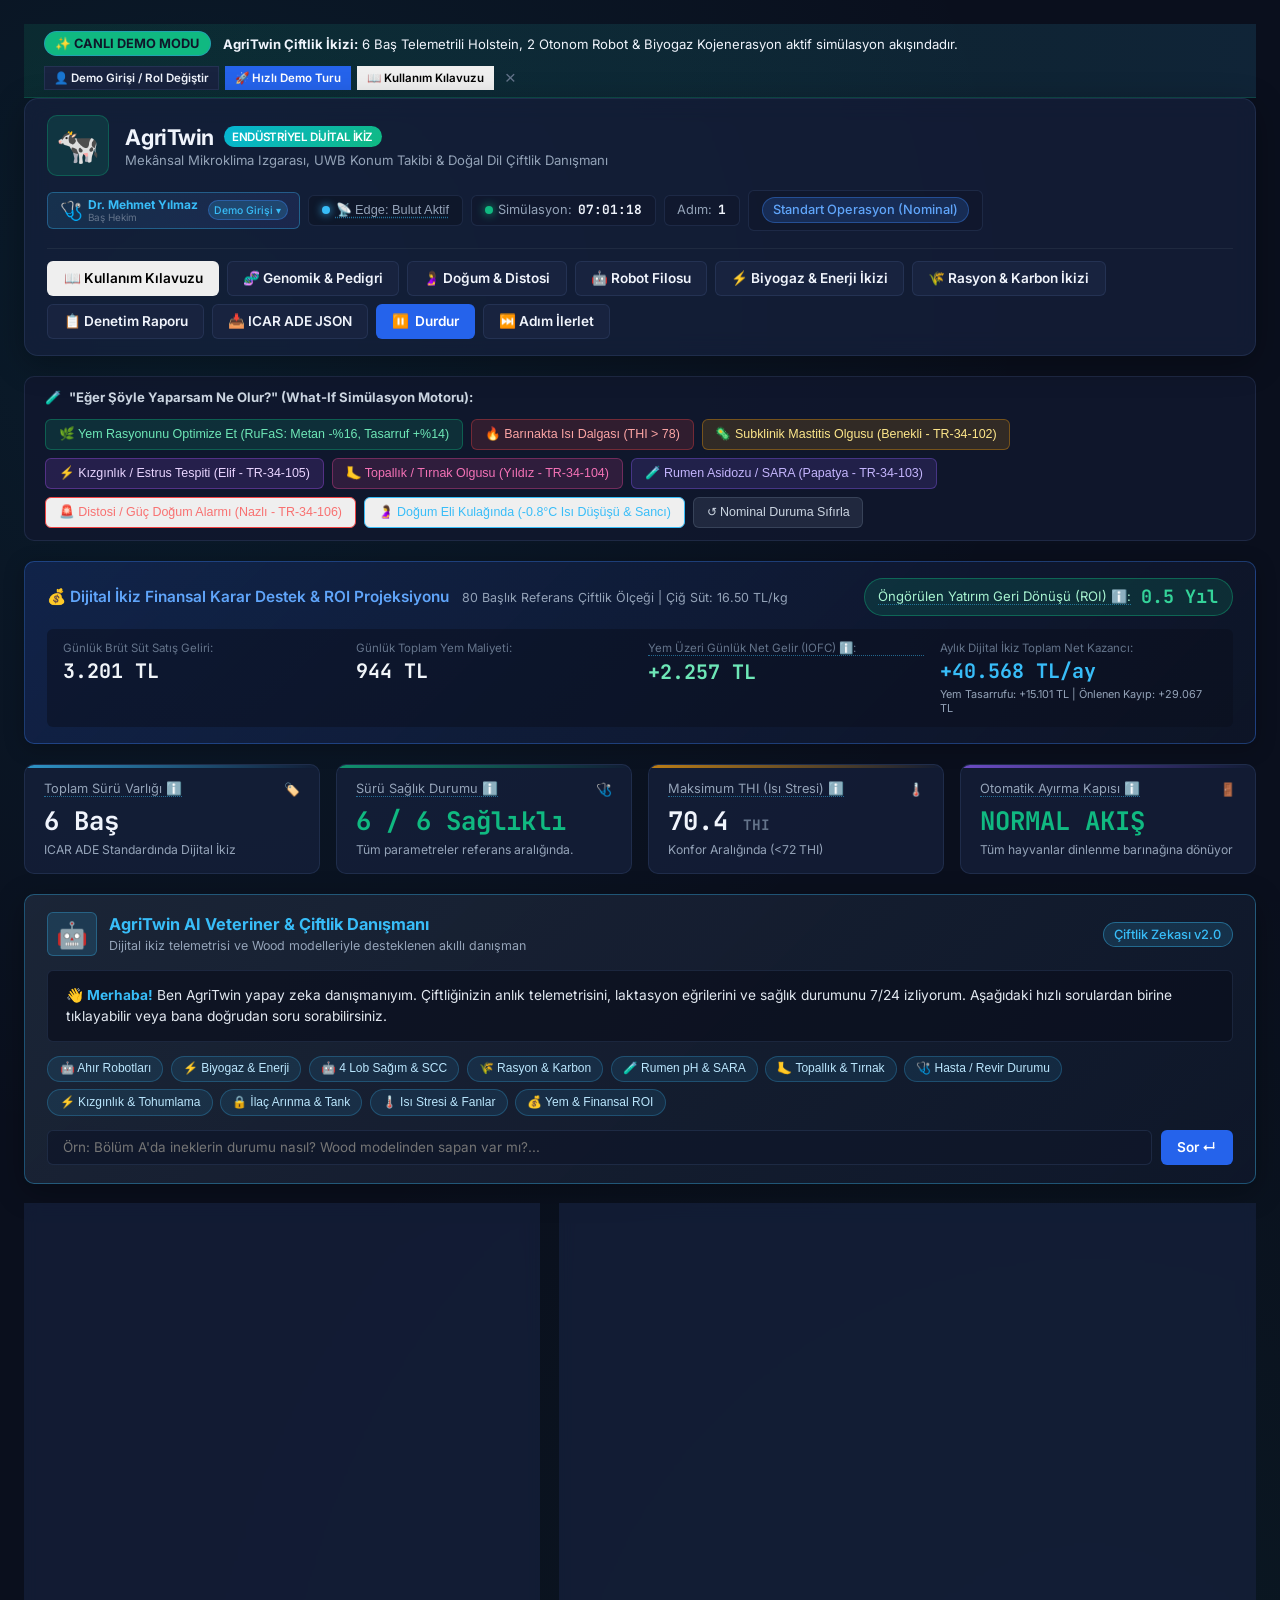
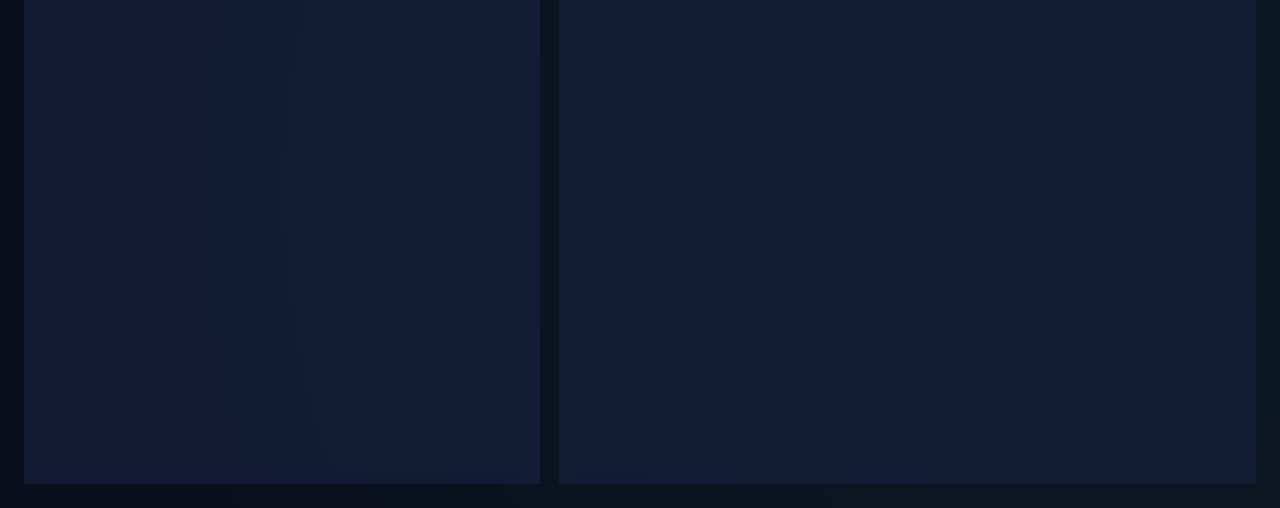
==== commit 924844b2: "feat: add comprehensive academic in-app user guide modal and KULLANIM_KILAVUZU.md" ====
--- a/index.html
+++ b/index.html
@@ -19,6 +19,7 @@
     <div class="demo-banner-actions">
       <button class="btn btn-xs btn-secondary" onclick="openDemoLoginModal()">👤 Demo Girişi / Rol Değiştir</button>
       <button class="btn btn-xs btn-primary" onclick="startGuidedDemoTour()">🚀 Hızlı Demo Turu</button>
+      <button class="btn btn-xs btn-outline-info" onclick="openGuideModal()">📖 Kullanım Kılavuzu</button>
       <button class="close-banner-btn" onclick="document.getElementById('demoBanner').style.display='none'" title="Bildirimi Kapat">&times;</button>
     </div>
   </div>
@@ -66,6 +67,9 @@
       </div>
 
       <div class="header-actions">
+                <button class="btn btn-info" onclick="openGuideModal()" title="Kapsamlı Kullanım Kılavuzu & Akademik Dokümantasyon">
+          📖 Kullanım Kılavuzu
+        </button>
         <button class="btn btn-secondary" onclick="openGenomicsModal()" title="Genomik Damızlık İndeksi, Pedigri & Akıllı Çiftleştirme">
           🧬 Genomik &amp; Pedigri
         </button>
@@ -1331,6 +1335,492 @@
     </div>
   </div>
 
+  
+  <!-- =====================================================================
+       KULLANIM KILAVUZU & AKADEMİK DOKÜMANTASYON MODALI (FAZ 17)
+       Standartlar: NASEM (2021), NRC (2001), ICAR ADE v2.0, IDF, VDI 4630
+       ===================================================================== -->
+  <div id="guideModal" class="modal-backdrop guide-modal-backdrop" onclick="closeGuideModal(event)">
+    <div class="modal-dialog guide-modal-dialog" onclick="event.stopPropagation()">
+      <div class="modal-header guide-modal-header">
+        <div class="modal-title-group">
+          <span class="modal-tag">KAPSAMLI KULLANICI DOKÜMANTASYONU &amp; BİLİMSEL METODOLOJİ</span>
+          <h2>📖 AgriTwin Pro - Kullanım Kılavuzu &amp; Akademik El Kitabı</h2>
+          <small style="color:var(--text-muted); font-size:0.75rem;">Sürüm 2.4.0 • Uluslararası Standartlar: NASEM (2021), NRC (2001), ICAR ADE v2.0, IDF 148A, VDI 4630, IPCC Tier 3</small>
+        </div>
+        <button class="modal-close" onclick="closeGuideModalDirect()" title="Kılavuzu Kapat">&times;</button>
+      </div>
+
+      <!-- Quick Search Bar inside Guide -->
+      <div class="guide-search-bar">
+        <span class="guide-search-icon">🔍</span>
+        <input type="text" id="guideSearchInput" placeholder="Kılavuzda veya terimlerde ara... (örn: SARA, BCS, Brix, THI, GBLUP, Juno, CH4, IOFC)" oninput="filterGuideContent(this.value)" />
+      </div>
+
+      <div class="modal-body guide-modal-body">
+        <div class="guide-layout">
+          <!-- Guide Sidebar Navigation -->
+          <nav class="guide-sidebar" id="guideSidebarNav">
+            <button class="guide-nav-item active" onclick="selectGuideTab('tab-intro')"><span class="nav-icon">🏛️</span> 1. Mimari &amp; Genel Bakış</button>
+            <button class="guide-nav-item" onclick="selectGuideTab('tab-kpis')"><span class="nav-icon">📊</span> 2. Sürü KPI &amp; Finansal İkiz</button>
+            <button class="guide-nav-item" onclick="selectGuideTab('tab-spatial')"><span class="nav-icon">🗺️</span> 3. RTLS Ahır &amp; Mikroklima</button>
+            <button class="guide-nav-item" onclick="selectGuideTab('tab-herd')"><span class="nav-icon">🐄</span> 4. Biyometri &amp; Sürü Kartları</button>
+            <button class="guide-nav-item" onclick="selectGuideTab('tab-xai')"><span class="nav-icon">🔍</span> 5. XAI Teşhis &amp; Karar Destek</button>
+            <button class="guide-nav-item" onclick="selectGuideTab('tab-genomics')"><span class="nav-icon">🧬</span> 6. Genomik Islah &amp; Boğa</button>
+            <button class="guide-nav-item" onclick="selectGuideTab('tab-calving')"><span class="nav-icon">🤰</span> 7. Doğumhane &amp; Distosi</button>
+            <button class="guide-nav-item" onclick="selectGuideTab('tab-robotics')"><span class="nav-icon">🤖</span> 8. Otonom Robot Filosu</button>
+            <button class="guide-nav-item" onclick="selectGuideTab('tab-energy')"><span class="nav-icon">⚡</span> 9. Biyogaz &amp; Net-Zero Enerji</button>
+            <button class="guide-nav-item" onclick="selectGuideTab('tab-ration')"><span class="nav-icon">🌾</span> 10. RuFaS Çok Amaçlı Rasyon</button>
+            <button class="guide-nav-item" onclick="selectGuideTab('tab-report')"><span class="nav-icon">📋</span> 11. Denetim &amp; ICAR ADE</button>
+            <button class="guide-nav-item" onclick="selectGuideTab('tab-ai')"><span class="nav-icon">🧠</span> 12. Yapay Zeka &amp; Senaryolar</button>
+            <button class="guide-nav-item" onclick="selectGuideTab('tab-glossary')"><span class="nav-icon">🎓</span> 13. Akademik Sözlük &amp; Standartlar</button>
+          </nav>
+
+          <!-- Guide Main Content Area -->
+          <main class="guide-content" id="guideContentArea">
+            
+            <!-- SECTION 1: Mimari & Genel Bakış -->
+            <article class="guide-section active" id="sec-tab-intro">
+              <div class="guide-section-header">
+                <h3>🏛️ 1. Sistem Mimarisi &amp; Hassas Hayvancılık (PLF) Platformu</h3>
+                <span class="guide-badge">MİMARİ &amp; PROTOKOL</span>
+              </div>
+              <p class="guide-lead">
+                <strong>AgriTwin Pro</strong>, modern serbest duraklı süt sığırcılığı işletmelerinde 
+                fiziksel biyo-telemetri sensörlerini, bilgisayarlı görü kameralarını, otonom ahır robotlarını 
+                ve biyo-matematiksel modelleri bir araya getiren <strong>bütünleşik bir dijital ikiz (Digital Twin)</strong> platformudur.
+              </p>
+
+              <div class="guide-callout info">
+                <strong>📌 Temel Mühendislik &amp; Bilimsel Felsefesi:</strong>
+                Geleneksel sürü yönetim yazılımlarının aksine AgriTwin Pro yalnızca geçmiş verileri kaydetmez; 
+                canlı sensör akışlarını <em>Wood laktasyon fonksiyonu, inSiliCow işkembe kinetiği, Wright akrabalık teorisi, 
+                RuFaS çok amaçlı rasyon optimizasyonu ve IPCC Tier 3 sera gazı modelleriyle</em> eşzamanlı çalıştırarak 
+                <strong>öngörüsel (predictive) ve reçetesel (prescriptive) kararlar</strong> üretir.
+              </div>
+
+              <h4>1.1 Donanım &amp; Ağ Katmanı (IoT / PLF Sensörleri)</h4>
+              <ul class="guide-list">
+                <li><strong>UWB Konum Etiketi (RTLS):</strong> IEEE 802.15.4z standardında 3.1 - 10.6 GHz frekansında çalışan ToF (Time-of-Flight) tasmalar ile hayvanların ahırdaki konumları ±15 cm doğrulukla izlenir.</li>
+                <li><strong>İntraruminal Kablosuz Bolus:</strong> İneğin retikülorumeninde ömür boyu kalan bolus sensörü; rumen pH değerini, iç vücut sıcaklığını ve retikulum motilite kasılmalarını gerçek zamanlı iletir.</li>
+                <li><strong>3D Derinlik Kamerası (Computer Vision):</strong> Sağımhane çıkış tüneline yerleştirilen RGB-D kamera; ineklerin sırt eğriliğini (kamburluk) ve pelvik hacmini tarayarak Topallık (Lameness) ve Vücut Kondisyon Skorunu (BCS) otomatik belirler.</li>
+                <li><strong>Hat İçi Spektrometre &amp; Süt Sayacı:</strong> Robotik sağım başlığında 4 meme lobundan gelen sütü ayrı ayrı analiz eder; elektriksel iletkenlik (EC), süt sıcaklığı ve kan/döküntü varlığını ölçer.</li>
+              </ul>
+
+              <h4>1.2 Uç Bilişim Mimarisi (Edge-First Architecture)</h4>
+              <p>
+                Kırsal tarım işletmelerinde internet kesintileri yaşansa dahi sistemin otonom karar mekanizmaları durmaz. 
+                Ahır içine kurulu <strong>Edge Gateway</strong> yerel sunucusu, 15 milisaniyenin altında mikro-karar döngüsü işletir. 
+                İnternet kesintisinde 72 saate kadar veri paketlerini yerel belleğinde tamponlar (offline buffering) ve bağlantı kurulduğunda buluta senkronize eder.
+              </p>
+            </article>
+
+            <!-- SECTION 2: Sürü KPI & Finansal İkiz -->
+            <article class="guide-section" id="sec-tab-kpis">
+              <div class="guide-section-header">
+                <h3>📊 2. Üst Göstergeler (KPI) &amp; Finansal Karar İkizi</h3>
+                <span class="guide-badge">EKONOMİ &amp; İZLEME</span>
+              </div>
+              <p class="guide-lead">
+                Ekranın en üstünde yer alan gösterge paneli, çiftliğin genel sağlık durumunu, mikroklima risklerini ve finansal katma değerini özetler.
+              </p>
+
+              <h4>2.1 Temel Sürü Metrikleri</h4>
+              <div class="guide-grid-2">
+                <div class="guide-card">
+                  <div class="guide-card-title">🏷️ Toplam Sürü Varlığı</div>
+                  <p>ICAR ADE v2.0 standardında dijital ikizi oluşturulmuş hayvan sayısını gösterir. Her hayvan küpe numarası, RFID ID'si ve soyağacıyla kayıt altındadır.</p>
+                </div>
+                <div class="guide-card">
+                  <div class="guide-card-title">🩺 Sürü Sağlık Durumu (DSS)</div>
+                  <p>Causal Bayesian Network ve lojistik regresyon ile hayvanların sağlık durumunu sınıflandırır: <em>Normal (Yeşil), Dikkat/Estrus (Sarı), Kritik Müdahale (Kırmızı)</em>.</p>
+                </div>
+                <div class="guide-card">
+                  <div class="guide-card-title">🌡️ Maksimum THI (Sıcaklık-Nem)</div>
+                  <p>NRC (1971) ve Collier (2012) standardında ahırın en sıcak bölgesindeki ısı stresini ölçer. THI &ge; 72 olduğunda fan ve duş otomasyonunu tetikler.</p>
+                </div>
+                <div class="guide-card">
+                  <div class="guide-card-title">🚪 Otomatik Ayırma Kapısı</div>
+                  <p>DeLaval / Lely akıllı kapı yönlendirmesi. Sağım sonrası hasta, tohumlama zamanı gelmiş veya ilaçlı inekleri otomatik olarak Revir bölmesine ayırır.</p>
+                </div>
+              </div>
+
+              <h4>2.2 Finansal İkiz &amp; Yem Üzeri Gelir (IOFC)</h4>
+              <div class="guide-formula-box">
+                <code>IOFC (₺/baş/gün) = (Günlük Süt Verimi × Süt Satış Fiyatı) - Günlük TMR Rasyon Gideri</code>
+              </div>
+              <p>
+                <strong>Yem Üzeri Gelir (Income Over Feed Cost - IOFC):</strong> Süt sığırcılığında operasyonel başarının en net göstergesidir. 
+                AgriTwin Pro, RuFaS rasyon optimizasyonu sayesinde sürüde günlük brüt yem marjını maksimize eder. 
+                Model; önlenen mastitis kayıpları, yakalanan kızgınlıklar ve tasarruf edilen yem miktarı üzerinden çiftliğin <strong>Dinamik Amortisman (ROI)</strong> süresini hesaplar (tipik: 14 - 18 ay).
+              </p>
+            </article>
+
+            <!-- SECTION 3: RTLS Ahır & Mikroklima -->
+            <article class="guide-section" id="sec-tab-spatial">
+              <div class="guide-section-header">
+                <h3>🗺️ 3. Barınak RTLS Konum Takibi &amp; Mikroklima Isı Haritası</h3>
+                <span class="guide-badge">UZAMSAL İKİZ</span>
+              </div>
+              <p class="guide-lead">
+                40 metre x 25 metre boyutlarındaki serbest duraklı ahırın dijital haritası, hayvanların konumlarını ve ahır içi mikroklima değişimlerini canlı olarak simüle eder.
+              </p>
+
+              <h4>3.1 Harita Bileşenleri ve Bölgeler</h4>
+              <ul class="guide-list">
+                <li><strong>Yemlik Yolu (Feed Bunk):</strong> İneklerin yem yediği bölgedir. Juno otonom yem itici robotu bu hat üzerinde periyodik devriye atar.</li>
+                <li><strong>Dinlenme Durakları (Cubicles / Stalls):</strong> Hayvanların geviş getirdiği kauçuk yataklı dinlenme alanları. Hayvanın burada geçirdiği süre refah indeksini belirler.</li>
+                <li><strong>Robotik Sağım Odası (AMS):</strong> İneklerin gönüllü olarak sağıma girdiği otomatik sağım istasyonu ve spektrometre ünitesi.</li>
+                <li><strong>Revir &amp; Doğumhane İzolasyon Bölmesi:</strong> Otomatik ayırma kapısının yönlendirdiği tedavi, tohumlama ve güç doğum takip bölmesi.</li>
+              </ul>
+
+              <h4>3.2 Isı Haritası (THI Gradient) &amp; Radar Darbesi</h4>
+              <p>
+                Harita zeminindeki renkler (Mavi: &lt;70 konfor, Sarı: 72-77 hafif stres, Kırmızı: &ge;78 şiddetli stres) bölgesel sıcaklık-nem indeksini gösterir. 
+                Kritik durumda olan ineklerin etrafında <strong>radar dalgası (radar-pulse-ring)</strong> animasyonu yanıp söner. 
+                <em>Harita üzerindeki herhangi bir ineğe tıklandığında doğrudan XAI Açıklanabilir Teşhis Modalı açılır.</em>
+              </p>
+            </article>
+
+            <!-- SECTION 4: Biyometri & Sürü Kartları -->
+            <article class="guide-section" id="sec-tab-herd">
+              <div class="guide-section-header">
+                <h3>🐄 4. Biyometrik Sürü Kartları &amp; Telemetri Parametreleri</h3>
+                <span class="guide-badge">BİYO-TELEMETRİ</span>
+              </div>
+              <p class="guide-lead">
+                Sürü listesindeki her bir hayvan kartı, ineğin kimlik bilgilerini, anlık fizyolojik sensör değerlerini ve yapay zeka alarm durumunu gösterir.
+              </p>
+
+              <h4>4.1 Telemetri Şeridindeki Parametreler</h4>
+              <table class="guide-table">
+                <thead>
+                  <tr><th>Parametre</th><th>Ölçüm Yöntemi</th><th>Normal Referans</th><th>Akademik Anlamı</th></tr>
+                </thead>
+                <tbody>
+                  <tr>
+                    <td><strong>DIM (Days in Milk)</strong></td>
+                    <td>Doğumdan geçen gün</td>
+                    <td>Pik: 45-90 gün</td>
+                    <td>Laktasyon eğrisindeki konumu, enerji ihtiyacını ve NEB riskini belirler.</td>
+                  </tr>
+                  <tr>
+                    <td><strong>BCS (Vücut Kondisyonu)</strong></td>
+                    <td>3D Derinlik Kamerası</td>
+                    <td>2.75 - 3.50 (1-5)</td>
+                    <td>Ferguson et al. (1994) skalası. Aşırı kondisyon kaybı ketozis habercisidir.</td>
+                  </tr>
+                  <tr>
+                    <td><strong>Topallık Skoru</strong></td>
+                    <td>Sırt kemerleşme açısı</td>
+                    <td>Skor 1.0 - 1.5</td>
+                    <td>Sprecher et al. (1997) skalası. Skor &ge; 2.5 tırnak lezyonunu gösterir.</td>
+                  </tr>
+                  <tr>
+                    <td><strong>İntraruminal pH</strong></td>
+                    <td>Kablosuz Bolus</td>
+                    <td>6.20 - 6.80</td>
+                    <td>Krause &amp; Oetzel (2006). pH &lt; 5.80 süresi &gt; 180 dk ise SARA teşhis edilir.</td>
+                  </tr>
+                  <tr>
+                    <td><strong>Elektriksel İletkenlik</strong></td>
+                    <td>Hat içi sensör (mS/cm)</td>
+                    <td>4.80 - 5.50</td>
+                    <td>Mastitiste sodyum/klor iyonu artar, iletkenlik 5.80'i geçer.</td>
+                  </tr>
+                  <tr>
+                    <td><strong>Geviş Süresi</strong></td>
+                    <td>Akustik / İvmeölçer</td>
+                    <td>35 - 45 dk/2sa</td>
+                    <td>İşkembe motilitesini yansıtır. Düşüş akut enfeksiyon veya doğum belirtisidir.</td>
+                  </tr>
+                  <tr>
+                    <td><strong>Vücut Isısı</strong></td>
+                    <td>Rumen termometresi</td>
+                    <td>38.5°C - 39.2°C</td>
+                    <td>Sistemik ateş enfeksiyonu; doğum öncesi 0.6°C düşüş yaklaşan buzağılamayı gösterir.</td>
+                  </tr>
+                  <tr>
+                    <td><strong>Enterik Metan (CH4)</strong></td>
+                    <td>RuFaS / IPCC Tier 3</td>
+                    <td>380 - 450 g/gün</td>
+                    <td>Metanojenik Archaea üretimi. Düşük karbon rasyonu ile %16 azaltılabilir.</td>
+                  </tr>
+                </tbody>
+              </table>
+            </article>
+
+            <!-- SECTION 5: XAI Teşhis & Karar Destek -->
+            <article class="guide-section" id="sec-tab-xai">
+              <div class="guide-section-header">
+                <h3>🔍 5. Açıklanabilir Yapay Zeka (XAI) &amp; Karar Destek Sistemi (DSS)</h3>
+                <span class="guide-badge">XAI &amp; VETERİNER DSS</span>
+              </div>
+              <p class="guide-lead">
+                XAI Modalı, bir inek için yalnızca "hasta" veya "sağlıklı" uyarısı vermekle kalmaz; 
+                kararın <strong>neden verildiğini nedensellik ve biyolojik mekanizmalarla</strong> şeffaf olarak açıklar.
+              </p>
+
+              <h4>5.1 Modaldaki Analitik Modüller</h4>
+              <ul class="guide-list">
+                <li><strong>Causal Feature Importance (SHAP):</strong> Lundberg &amp; Lee (2017) oyun teorisi analiziyle, teşhisi en çok tetikleyen 5 biyolojik faktörü etki yüzdesiyle sıralar.</li>
+                <li><strong>Wood Laktasyon Eğrisi Grafiği:</strong> \(y(t) = a \cdot t^b \cdot e^{-c t}\) analitik gama eğrisi ile ineğin o günkü gerçek süt verimi arasındaki sapmayı görselleştirir.</li>
+                <li><strong>3D Derinlik Kamerası Analizi:</strong> İneğin omurga kamburluk eğrisini (Spine curvature SVG) ve kalça pelvik kesitini çizerek topallık ve kondisyon skoru gerekçesini açıklar.</li>
+                <li><strong>Rumen pH Kinetiği Grafiği:</strong> Son 24 saatlik rumen asitlik seyrini ve 5.80 SARA eşiğinin altında geçirilen süreyi çizer.</li>
+                <li><strong>4 Çeyrek Meme Spektrometresi:</strong> RF, RR, LF, LR çeyreklerinin iletkenlik ve hücre sayısını anatomik diyagram üzerinde gösterir.</li>
+              </ul>
+
+              <h4>5.2 Veteriner Müdahale Protokolü</h4>
+              <p>
+                Veteriner Hekim modal altındaki <strong>"💊 Veteriner Tedavisi Başlat &amp; Tankı Kilitle"</strong> butonuna bastığında:
+                Sağım robotundaki vanalara <em>İlaç Arınma Güvenlik Kilidi (Drug Withdrawal Period)</em> sinyali gönderilir. 
+                Tedavi gören hayvan sağım robotuna girdiğinde sütü otomatik olarak atık tankına yönlendirilir; ana süt tankına antibiyotik bulaşması %100 engellenir.
+              </p>
+            </article>
+
+            <!-- SECTION 6: Genomik Islah & Boğa -->
+            <article class="guide-section" id="sec-tab-genomics">
+              <div class="guide-section-header">
+                <h3>🧬 6. Genomik Seleksiyon, Pedigri &amp; Akıllı Çiftleştirme İkizi</h3>
+                <span class="guide-badge">BİYOENFORMATİK &amp; ISLAH</span>
+              </div>
+              <p class="guide-lead">
+                Bu modül, sürünün genetik potansiyelini artırırken akrabalı yetiştirme depresyonunu (inbreeding depression) önleyen dijital ıslah ikizidir.
+              </p>
+
+              <h4>6.1 Matematiksel Teori &amp; İndeksler</h4>
+              <div class="guide-formula-box">
+                <code>Wright Akrabalık Katsayısı: F = ∑ [(1/2)^(n₁+n₂+1) • (1 + F_A)]  (Güvenli Eşik: F < 6.25%)</code>
+              </div>
+              <p>
+                Herhangi bir eşleştirmede \(F \ge 6.25\%\) olması (kuzen eşleşmesi ve üzeri), yavrularda bağışıklık zayıflığına, embriyonik ölümlere ve süt veriminde gerilemeye yol açar. 
+                AgriTwin Pro, sürüdeki her inek için uluslararası kataloglardan 3 aday boğa önerir (\(F < 2.5\%\)).
+              </p>
+              <ul class="guide-list">
+                <li><strong>GEBV (Genomik Tahmini Damızlık Değeri):</strong> Meuwissen et al. (2001) GBLUP modeli; 50.000 SNP işaretçisinin ağırlıklı toplamı.</li>
+                <li><strong>Net Merit (NM$):</strong> USDA-CDCB ekonomik seleksiyon indeksi (Süt, Yağ, Protein, Verimli Ömür PL, Düve Fertilitesi HCR).</li>
+                <li><strong>TPI (Total Performance Index):</strong> Holstein Association USA tarafından dengeli tip ve verim ıslahı için kullanılan endeks.</li>
+                <li><strong>Resesif Kusur Taraması:</strong> HH1, HH2, HH3, HH4, HH5, HH6 haplotipleri ile BLAD ve CVM öldürücü gen taşıyıcılığı otomatik elenir.</li>
+              </ul>
+            </article>
+
+            <!-- SECTION 7: Doğumhane & Distosi -->
+            <article class="guide-section" id="sec-tab-calving">
+              <div class="guide-section-header">
+                <h3>🤰 7. Doğumhane Yönetimi, Distosi (Güç Doğum) DSS &amp; Kolostrum İkizi</h3>
+                <span class="guide-badge">REPRODÜKSİYON &amp; YAVRU SAĞLIĞI</span>
+              </div>
+              <p class="guide-lead">
+                Doğumhane ikizi, doğum sancısının başlamasından buzağının ilk beslenmesine kadar olan kritik süreci optimize ederek perinatal buzağı kayıplarını sıfırlamayı amaçlar.
+              </p>
+
+              <h4>7.1 Pre-Partum Sıcaklık Düşüşü (PBTD) ile Doğum Alarmı</h4>
+              <div class="guide-formula-box">
+                <code>PBTD: Doğumdan 12 - 24 saat önce Vücut Isısında -0.5°C ile -0.8°C fizyolojik düşüş</code>
+              </div>
+              <p>
+                Streyl et al. (2011) ve Burfeind et al. (2011) çalışmalarında kanıtlandığı üzere, korpus luteumun gerilemesi ve progesteron hormonunun düşmesiyle ineğin retikulum sıcaklığı 0.5 - 0.8°C düşer. 
+                Sistem bu düşüşü, geviş getirme süresinin durmasını ve ivmeölçer kuyruk/huzursuzluk piki ile birleştirerek doğumun 12 saat içinde gerçekleşeceğini bildirir.
+              </p>
+
+              <h4>7.2 Kolostrum Brix Refraktometrisi &amp; FPT Protokolü</h4>
+              <p>
+                Yeni doğan buzağı plasental bariyer nedeniyle agammaglobulinemik (antikor korumasız) doğar. 
+                Dijital Brix refraktometre değeri <strong>&ge; %22 (IgG &ge; 50 g/L)</strong> olan kolostrumlar "Altın Kalite" kabul edilir. 
+                Doğumdan sonraki ilk 2-4 saat içinde buzağıya 4 litre kaliteli kolostrum verilmesi, <strong>Pasif Transfer Yetmezliğini (FPT - serum IgG &lt; 10 g/L)</strong> kesin olarak engeller.
+              </p>
+            </article>
+
+            <!-- SECTION 8: Otonom Robot Filosu -->
+            <article class="guide-section" id="sec-tab-robotics">
+              <div class="guide-section-header">
+                <h3>🤖 8. Ahır İçi Otonom Robot Filosu İkizi</h3>
+                <span class="guide-badge">OTONOM OTOMASYON</span>
+              </div>
+              <p class="guide-lead">
+                Bu modül, ahır içinde çalışan Lely Juno X yem itici ve Lely Discovery Vac gübre vakum robotlarının telemetrisini, rota durumunu ve bataryasını yönetir.
+              </p>
+
+              <h4>8.1 Robot Görevleri &amp; Zooteknik Faydaları</h4>
+              <div class="guide-grid-2">
+                <div class="guide-card">
+                  <div class="guide-card-title">🤖 Lely Juno X Yem İtici</div>
+                  <p>Yemlik yolundaki TMR rasyonunu her 45 dakikada bir ineklerin uzanma mesafesine iter. Yem seçiciliğini (sorting) önler, kuru madde tüketimini (DMI) +%3.2 artırır ve rumen pH stabilitesi sağlar.</p>
+                  <p><strong>Manuel Butonlar:</strong> <em>"▶️ Ekstra Yem İtme Başlat"</em> ve <em>"⚡ Şarja Gönder"</em>.</p>
+                </div>
+                <div class="guide-card">
+                  <div class="guide-card-title">🤖 Lely Discovery Vac Gübre Vakum</div>
+                  <p>Ahır zeminindeki taze gübreyi su püskürterek vakumlar ve biyogaz reaktörüne basar. Zemin amonyak (\(	ext{NH}_3\)) emisyonunu %45 azaltır, tırnak lezyonlarını ve dijital dermatiti engeller.</p>
+                  <p><strong>Manuel Butonlar:</strong> <em>"▶️ Koridoru Temizle"</em> ve <em>"🛢️ Biyogaza Deşarj Et"</em>.</p>
+                </div>
+              </div>
+            </article>
+
+            <!-- SECTION 9: Biyogaz & Net-Zero Enerji -->
+            <article class="guide-section" id="sec-tab-energy">
+              <div class="guide-section-header">
+                <h3>⚡ 9. Döngüsel Ekonomi, Biyogaz &amp; Net-Zero Enerji İkizi</h3>
+                <span class="guide-badge">TEMİZ ENERJİ &amp; DÖNGÜSEL EKONOMİ</span>
+              </div>
+              <p class="guide-lead">
+                Sığır gübresini çevre kirliliği unsuru olmaktan çıkarıp elektrik, ısı ve organik gübreye dönüştüren döngüsel biyoenerji ikizidir.
+              </p>
+
+              <h4>9.1 Anaerobik Çürütme &amp; Kojenerasyon (CHP)</h4>
+              <ul class="guide-list">
+                <li><strong>Reaktör Sıcaklığı:</strong> 38°C mezofilik fermantasyon; günlük 3.6 ton taze sığır atığı işlenir.</li>
+                <li><strong>Biyogaz Üretimi:</strong> Günde ortalama 213 m³ biyogaz üretilir (%58 \(	ext{CH}_4\), %42 \(	ext{CO}_2\)).</li>
+                <li><strong>Kojenerasyon (CHP):</strong> Üretilen biyogaz yakılarak 35 kW elektriksel güç (%38 verim) ve 50 kW termal sıcak su (%48 verim) elde edilir.</li>
+                <li><strong>Net-Zero Pozitif (%400+):</strong> Çiftliğin kendi elektrik tüketimi saatlik ~7 kW iken üretim ~35 kW seviyesindedir. Fazla elektrik şebekeye satılarak çiftliğe ek gelir sağlar.</li>
+                <li><strong>Karbon Kredisi:</strong> Metan gazının atmosfere salınımı engellenerek yılda 312 ton \(	ext{CO}_2	ext{e}\) sera gazı dengelenir.</li>
+              </ul>
+            </article>
+
+            <!-- SECTION 10: RuFaS Çok Amaçlı Rasyon -->
+            <article class="guide-section" id="sec-tab-ration">
+              <div class="guide-section-header">
+                <h3>🌾 10. Çok Amaçlı RuFaS Rasyon Formülasyonu &amp; Pareto İkizi</h3>
+                <span class="guide-badge">ÇOK AMAÇLI OPTİMİZASYON</span>
+              </div>
+              <p class="guide-lead">
+                Ruminant Farm Systems (RuFaS) konsorsiyumu modelini kullanan bu ikiz, geleneksel rasyon yazılımlarından farklı olarak hem yem maliyetini hem de enterik sera gazı salımını eşzamanlı optimize eder.
+              </p>
+
+              <h4>10.1 Pareto Sınırı (Maliyet - Karbon Eğrisi)</h4>
+              <div class="guide-formula-box">
+                <code>Çok Amaçlı Fonksiyon: min [Günlük Rasyon Maliyeti (₺)] VE min [Enterik Metan Yoğunluğu (g CH₄/kg DMI)]</code>
+              </div>
+              <p>
+                Modal içindeki interaktif Pareto grafiğinde 3 rasyon stratejisi bulunur:
+              </p>
+              <ul class="guide-list">
+                <li><strong>Bazal Standart TMR:</strong> Geleneksel mısır silajı ve yonca ağırlıklı rasyon (Maliyet: 184 ₺, Metan: 420 g/gün).</li>
+                <li><strong>RuFaS Çok Amaçlı Optimum:</strong> Kaba/kesif dengesi optimize edilmiş strateji. <strong>Metan salımında -%16.4 düşüş, yem maliyetinde +%14.2 net tasarruf</strong> sağlar.</li>
+                <li><strong>Düşük Karbon Rasyonu:</strong> Kırmızı alg (*Asparagopsis taxiformis*) veya 3-NOP katkısıyla metanı %28 düşüren ekolojik strateji.</li>
+              </ul>
+              <p>
+                Kullanıcı <em>"✅ Seçilen Rasyonu Sürüye Uygula"</em> butonuna basarak rasyonu sürü simülatörüne aktarabilir.
+              </p>
+            </article>
+
+            <!-- SECTION 11: Denetim & ICAR ADE -->
+            <article class="guide-section" id="sec-tab-report">
+              <div class="guide-section-header">
+                <h3>📋 11. Günlük Dijital İkiz Denetim Raporu &amp; ICAR ADE JSON</h3>
+                <span class="guide-badge">UYUMLULUK &amp; VERİ PAYLAŞIMI</span>
+              </div>
+              <p class="guide-lead">
+                Resmi kurumlar, veteriner denetimleri ve uluslararası kayıt birlikleri için standartlaştırılmış raporlama ve veri değişim protokolüdür.
+              </p>
+
+              <h4>11.1 Günlük Denetim Raporu (Audit Report)</h4>
+              <p>
+                Başlıktaki <em>"📋 Denetim Raporu"</em> butonuna tıklandığında; sürünün anlık sağlık durumunu, aktif tedavileri, 
+                ilaç karantina günlerini, rumen pH kinetiğini ve biyogaz enerji dengesini içeren kapsamlı bir Markdown denetim raporu üretilir. 
+                Rapor tek tıkla <strong>panoya kopyalanabilir</strong> veya <strong>`.md` dosyası olarak indirilebilir</strong>.
+              </p>
+
+              <h4>11.2 ICAR ADE JSON Export (Uluslararası Uyumluluk)</h4>
+              <p>
+                <em>"📥 ICAR ADE JSON"</em> butonu, Dünya Hayvan Kayıt Komitesi'nin resmi <strong>Animal Data Exchange (ADE) v2.0</strong> 
+                standardında JSON dokümanı üretip bilgisayara indirir. Bu dosya Tarım Bakanlığı veritabanlarına veya harici sürü yönetim programlarına doğrudan aktarılabilir.
+              </p>
+            </article>
+
+            <!-- SECTION 12: Yapay Zeka & Senaryolar -->
+            <article class="guide-section" id="sec-tab-ai">
+              <div class="guide-section-header">
+                <h3>🧠 12. Yapay Zeka Danışmanı, Roller &amp; Kriz Senaryoları</h3>
+                <span class="guide-badge">DOĞAL DİL İŞLEME &amp; SİMÜLASYON</span>
+              </div>
+              <p class="guide-lead">
+                AgriTwin Pro, çiftlikteki herkesin kendi uzmanlık alanında çalışabilmesi için 4 profesyonel kullanıcı rolü ve 7 acil durum kriz senaryosu sunar.
+              </p>
+
+              <h4>12.1 Profesyonel Kullanıcı Rolleri</h4>
+              <ul class="guide-list">
+                <li><strong>Selim Aksoy (Çiftlik Müdürü):</strong> Finansal ROI, günlük süt geliri, yem maliyeti ve sürü karlılığına odaklanır.</li>
+                <li><strong>Dr. Mehmet Yılmaz (Sürü Veteriner Hekimi):</strong> Teşhis, antibiyotik reçetesi, ayırma kapısı ve klinik alarmlara odaklanır.</li>
+                <li><strong>Zooteknist Ayşe Kaya (Besleme Uzmanı):</strong> Rumen pH'sı, Wood laktasyon eğrisi, A:P oranı ve rasyon optimizasyonuna odaklanır.</li>
+                <li><strong>Müh. Emre Demir (Biyogaz &amp; Otomasyon Mühendisi):</strong> Robot filosu, kojenerasyon, elektrik öz yeterliliği ve karbon kredilerine odaklanır.</li>
+              </ul>
+
+              <h4>12.2 Anlık Kriz &amp; Test Senaryoları</h4>
+              <p>
+                Üst kısımdaki senaryo çubuğundaki butonlarla çiftlikte acil durumlar simüle edilebilir:
+              </p>
+              <div class="guide-grid-2">
+                <div class="guide-card">
+                  <div class="guide-card-title">🚨 Distosi / Güç Doğum Alarmı</div>
+                  <p>Nazlı (TR-34-106) için pre-partum ısı düşüşü (-0.8°C) ve doğum sancısı simüle edilir, acil veteriner bildirimi gönderilir.</p>
+                </div>
+                <div class="guide-card">
+                  <div class="guide-card-title">🦠 Subklinik Mastitis Olgusu</div>
+                  <p>Benekli (TR-34-102) için sağ ön lobda iletkenlik artışı (6.4 mS/cm) simüle edilir, süt atık hattına verilir.</p>
+                </div>
+                <div class="guide-card">
+                  <div class="guide-card-title">🧪 Rumen Asidozu (SARA)</div>
+                  <p>Papatya (TR-34-103) için rumen pH'sı 5.48'e düşürülür, tampon madde ihtiyacı uyarısı verilir.</p>
+                </div>
+                <div class="guide-card">
+                  <div class="guide-card-title">🔥 Barınakta Isı Dalgası</div>
+                  <p>Hava sıcaklığı artırılarak THI 81.5 seviyesine çıkarılır, fan ve duşlama otomasyonu devreye alınır.</p>
+                </div>
+              </div>
+            </article>
+
+            <!-- SECTION 13: Akademik Sözlük & Standartlar -->
+            <article class="guide-section" id="sec-tab-glossary">
+              <div class="guide-section-header">
+                <h3>🎓 13. Akademik Kısaltmalar &amp; Standartlar Sözlüğü</h3>
+                <span class="guide-badge">BİLİMSEL SÖZLÜK</span>
+              </div>
+              <p class="guide-lead">
+                Arayüzde kullanılan tüm bilimsel kısaltmalar ve uluslararası referans standartlarının özeti:
+              </p>
+
+              <table class="guide-table">
+                <thead>
+                  <tr><th>Kısaltma</th><th>Açılımı (İngilizce / Türkçe)</th><th>Referans Kurum / Standart</th></tr>
+                </thead>
+                <tbody>
+                  <tr><td><strong>NASEM</strong></td><td>National Academies of Sciences, Engineering, and Medicine</td><td>NASEM Dairy NRC (2021) Besleme Standartları</td></tr>
+                  <tr><td><strong>ICAR</strong></td><td>International Committee for Animal Recording</td><td>ICAR ADE v2.0 Uluslararası Hayvan Kayıt Komitesi</td></tr>
+                  <tr><td><strong>IDF</strong></td><td>International Dairy Federation</td><td>IDF Standard 148A Somatik Hücre &amp; Süt Hijyeni</td></tr>
+                  <tr><td><strong>SARA</strong></td><td>Subacute Ruminal Acidosis (Subakut Rumen Asidozu)</td><td>Krause &amp; Oetzel (2006) Klinik Eşikleri</td></tr>
+                  <tr><td><strong>DIM</strong></td><td>Days in Milk (Laktasyon Günü)</td><td>Doğumdan sonraki laktasyon süresi</td></tr>
+                  <tr><td><strong>BCS</strong></td><td>Body Condition Score (Vücut Kondisyon Skoru)</td><td>Ferguson et al. (1994) 1-5 Skalası</td></tr>
+                  <tr><td><strong>THI</strong></td><td>Temperature-Humidity Index (Sıcaklık-Nem İndeksi)</td><td>NRC (1971) Isı Stresi İndeksi</td></tr>
+                  <tr><td><strong>GEBV</strong></td><td>Genomic Estimated Breeding Value (Genomik Islah Değeri)</td><td>Meuwissen et al. (2001) GBLUP Metodolojisi</td></tr>
+                  <tr><td><strong>NM$</strong></td><td>Net Merit Dollars (Net Merit Endeksi)</td><td>USDA-CDCB Ömür Boyu Kârlılık Formülasyonu</td></tr>
+                  <tr><td><strong>TPI</strong></td><td>Total Performance Index</td><td>Holstein Association USA Islah Kriteri</td></tr>
+                  <tr><td><strong>PBTD</strong></td><td>Pre-Partum Body Temperature Drop</td><td>Streyl et al. (2011) Doğum Öncesi Sıcaklık Düşüşü</td></tr>
+                  <tr><td><strong>FPT</strong></td><td>Failure of Passive Transfer (Pasif Transfer Yetmezliği)</td><td>Buczinski (2016) Kolostrum IgG &lt; 10 g/L Riski</td></tr>
+                  <tr><td><strong>IOFC</strong></td><td>Income Over Feed Cost (Yem Üzeri Gelir)</td><td>Penn State Extension Marjinal Süt Getirisi</td></tr>
+                  <tr><td><strong>CHP</strong></td><td>Combined Heat and Power (Kojenerasyon)</td><td>VDI 4630 Biyogaz Elektrik &amp; Isı Üretimi</td></tr>
+                  <tr><td><strong>RuFaS</strong></td><td>Ruminant Farm Systems Modeli</td><td>Çok amaçlı rasyon ve karbon optimizasyonu</td></tr>
+                  <tr><td><strong>SHAP</strong></td><td>SHapley Additive exPlanations</td><td>Lundberg &amp; Lee (2017) XAI Oyun Teorisi</td></tr>
+                </tbody>
+              </table>
+
+              <div class="guide-callout info" style="margin-top:1.5rem;">
+                <strong>💡 Mouseover Tooltip İpucu:</strong>
+                Arayüz üzerindeki noktalı altı çizili herhangi bir terimin (örneğin <u>DIM</u>, <u>BCS</u>, <u>pH</u>, <u>THI</u>, <u>F</u>) üzerine farenizi getirdiğinizde, bu akademik sözlük kartı doğrudan ekranınızda açılacaktır.
+              </div>
+            </article>
+
+          </main>
+        </div>
+      </div>
+
+      <div class="modal-footer guide-modal-footer">
+        <button class="btn btn-secondary" onclick="closeGuideModalDirect()">Kılavuzu Kapat</button>
+        <button class="btn btn-primary" onclick="startGuidedDemoTour(); closeGuideModalDirect();">🚀 Rehberli Tura Başla</button>
+      </div>
+    </div>
+  </div>
+
+
   <script src="./app.js"></script>
 </body>
 </html>
--- a/styles.css
+++ b/styles.css
@@ -4033,3 +4033,306 @@
     padding: 0.3rem 0.5rem;
   }
 }
+
+
+
+/* ==========================================================================
+   ACADEMIC USER GUIDE & KNOWLEDGE BASE MODAL (FAZ 17)
+   ========================================================================== */
+
+.guide-modal-backdrop {
+  z-index: 100010;
+}
+
+.guide-modal-dialog {
+  width: 95% !important;
+  max-width: 1240px !important;
+  max-height: 94vh !important;
+  max-height: 94dvh !important;
+  display: flex;
+  flex-direction: column;
+  background: rgba(13, 20, 36, 0.98) !important;
+  border: 1px solid rgba(56, 189, 248, 0.45) !important;
+  box-shadow: 0 25px 60px -10px rgba(0, 0, 0, 0.9), 0 0 30px rgba(56, 189, 248, 0.2) !important;
+}
+
+.guide-modal-header {
+  padding: 1.1rem 1.6rem;
+  border-bottom: 1px solid rgba(255, 255, 255, 0.08);
+  flex-shrink: 0;
+}
+
+.guide-search-bar {
+  display: flex;
+  align-items: center;
+  gap: 0.65rem;
+  background: rgba(15, 23, 42, 0.85);
+  border-bottom: 1px solid rgba(255, 255, 255, 0.08);
+  padding: 0.65rem 1.6rem;
+  flex-shrink: 0;
+}
+
+.guide-search-icon {
+  font-size: 1rem;
+  opacity: 0.7;
+}
+
+.guide-search-bar input {
+  flex: 1;
+  background: transparent;
+  border: none;
+  outline: none;
+  color: #ffffff;
+  font-size: 0.86rem;
+  font-family: var(--font-sans);
+}
+
+.guide-search-bar input::placeholder {
+  color: rgba(148, 163, 184, 0.6);
+}
+
+.guide-modal-body {
+  padding: 0 !important;
+  overflow: hidden !important;
+  flex: 1 1 auto;
+  display: flex;
+}
+
+.guide-layout {
+  display: flex;
+  width: 100%;
+  height: 100%;
+  min-height: 520px;
+  max-height: calc(94vh - 180px);
+}
+
+/* Sidebar Navigation */
+.guide-sidebar {
+  width: 270px;
+  flex-shrink: 0;
+  background: rgba(10, 15, 29, 0.85);
+  border-right: 1px solid rgba(255, 255, 255, 0.08);
+  overflow-y: auto;
+  padding: 0.75rem 0.5rem;
+  display: flex;
+  flex-direction: column;
+  gap: 0.25rem;
+}
+
+.guide-nav-item {
+  width: 100%;
+  display: flex;
+  align-items: center;
+  gap: 0.6rem;
+  padding: 0.6rem 0.85rem;
+  border-radius: 6px;
+  border: 1px solid transparent;
+  background: transparent;
+  color: #94a3b8;
+  font-size: 0.8rem;
+  font-weight: 500;
+  text-align: left;
+  cursor: pointer;
+  transition: all 0.18s ease;
+}
+
+.guide-nav-item:hover {
+  background: rgba(255, 255, 255, 0.05);
+  color: #f1f5f9;
+}
+
+.guide-nav-item.active {
+  background: rgba(56, 189, 248, 0.15);
+  border-color: rgba(56, 189, 248, 0.35);
+  color: #38bdf8;
+  font-weight: 600;
+}
+
+.nav-icon {
+  font-size: 1.05rem;
+  flex-shrink: 0;
+}
+
+/* Content Area */
+.guide-content {
+  flex: 1 1 auto;
+  overflow-y: auto;
+  padding: 1.5rem 2rem;
+  background: rgba(15, 23, 42, 0.4);
+  line-height: 1.6;
+}
+
+.guide-section {
+  display: none;
+  animation: fadeInGuide 0.2s ease;
+}
+
+.guide-section.active {
+  display: block;
+}
+
+@keyframes fadeInGuide {
+  from { opacity: 0; transform: translateY(6px); }
+  to { opacity: 1; transform: translateY(0); }
+}
+
+.guide-section-header {
+  display: flex;
+  align-items: center;
+  justify-content: space-between;
+  gap: 1rem;
+  border-bottom: 1px solid rgba(255, 255, 255, 0.1);
+  padding-bottom: 0.75rem;
+  margin-bottom: 1.1rem;
+}
+
+.guide-section-header h3 {
+  font-size: 1.15rem;
+  color: #ffffff;
+  margin: 0;
+}
+
+.guide-badge {
+  font-size: 0.65rem;
+  font-weight: 700;
+  text-transform: uppercase;
+  background: rgba(56, 189, 248, 0.15);
+  color: #38bdf8;
+  border: 1px solid rgba(56, 189, 248, 0.3);
+  padding: 0.2rem 0.5rem;
+  border-radius: 4px;
+  letter-spacing: 0.05em;
+}
+
+.guide-lead {
+  font-size: 0.9rem;
+  color: #cbd5e1;
+  margin-bottom: 1.1rem;
+}
+
+.guide-callout {
+  padding: 0.85rem 1.15rem;
+  border-radius: 8px;
+  margin: 1.1rem 0;
+  font-size: 0.82rem;
+  line-height: 1.55;
+}
+
+.guide-callout.info {
+  background: rgba(56, 189, 248, 0.09);
+  border: 1px solid rgba(56, 189, 248, 0.28);
+  color: #bae6fd;
+}
+
+.guide-callout.warning {
+  background: rgba(245, 158, 11, 0.09);
+  border: 1px solid rgba(245, 158, 11, 0.28);
+  color: #fde68a;
+}
+
+.guide-formula-box {
+  background: rgba(0, 0, 0, 0.45);
+  border: 1px solid rgba(255, 255, 255, 0.1);
+  border-radius: 6px;
+  padding: 0.65rem 1rem;
+  margin: 0.85rem 0;
+  font-family: var(--font-mono);
+  font-size: 0.8rem;
+  color: #7dd3fc;
+  overflow-x: auto;
+}
+
+.guide-list {
+  padding-left: 1.25rem;
+  margin: 0.75rem 0 1.25rem;
+  font-size: 0.84rem;
+  color: #cbd5e1;
+}
+
+.guide-list li {
+  margin-bottom: 0.5rem;
+}
+
+.guide-grid-2 {
+  display: grid;
+  grid-template-columns: repeat(2, 1fr);
+  gap: 1rem;
+  margin: 1rem 0;
+}
+
+.guide-card {
+  background: rgba(255, 255, 255, 0.03);
+  border: 1px solid rgba(255, 255, 255, 0.08);
+  border-radius: 8px;
+  padding: 1rem;
+  font-size: 0.82rem;
+}
+
+.guide-card-title {
+  font-weight: 700;
+  color: #ffffff;
+  font-size: 0.88rem;
+  margin-bottom: 0.45rem;
+}
+
+.guide-table {
+  width: 100%;
+  border-collapse: collapse;
+  font-size: 0.8rem;
+  margin: 1rem 0;
+  background: rgba(0, 0, 0, 0.25);
+  border-radius: 8px;
+  overflow: hidden;
+}
+
+.guide-table th {
+  background: rgba(255, 255, 255, 0.06);
+  padding: 0.65rem 0.85rem;
+  text-align: left;
+  color: #38bdf8;
+  font-weight: 600;
+  border-bottom: 1px solid rgba(255, 255, 255, 0.1);
+}
+
+.guide-table td {
+  padding: 0.6rem 0.85rem;
+  border-bottom: 1px solid rgba(255, 255, 255, 0.05);
+  color: #e2e8f0;
+}
+
+.guide-table tr:hover td {
+  background: rgba(255, 255, 255, 0.02);
+}
+
+.guide-modal-footer {
+  padding: 0.85rem 1.6rem;
+  border-top: 1px solid rgba(255, 255, 255, 0.08);
+  flex-shrink: 0;
+}
+
+/* Responsive Guide Modal */
+@media (max-width: 900px) {
+  .guide-layout {
+    flex-direction: column;
+    max-height: calc(92vh - 160px);
+  }
+  .guide-sidebar {
+    width: 100%;
+    max-height: 140px;
+    border-right: none;
+    border-bottom: 1px solid rgba(255, 255, 255, 0.08);
+    flex-direction: row;
+    overflow-x: auto;
+    overflow-y: hidden;
+  }
+  .guide-nav-item {
+    white-space: nowrap;
+    width: auto;
+  }
+  .guide-grid-2 {
+    grid-template-columns: 1fr;
+  }
+  .guide-content {
+    padding: 1rem;
+  }
+}
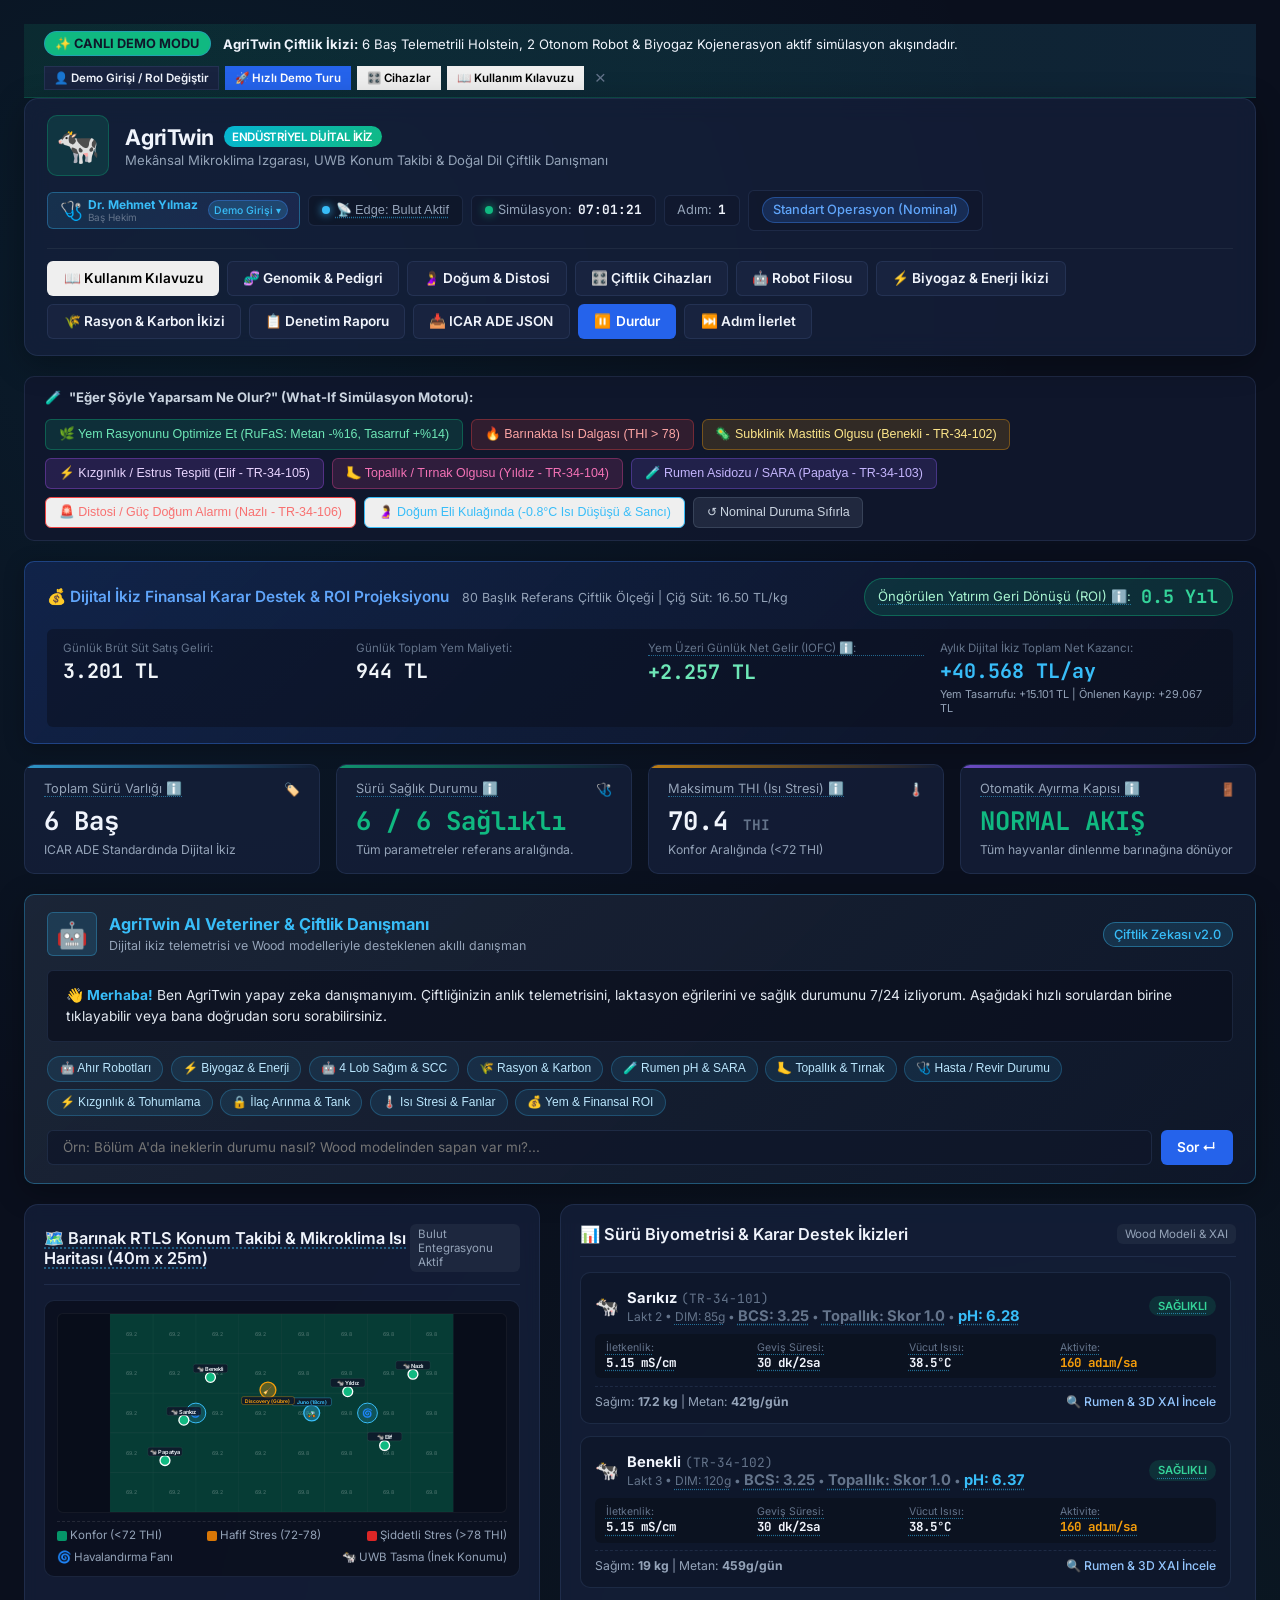
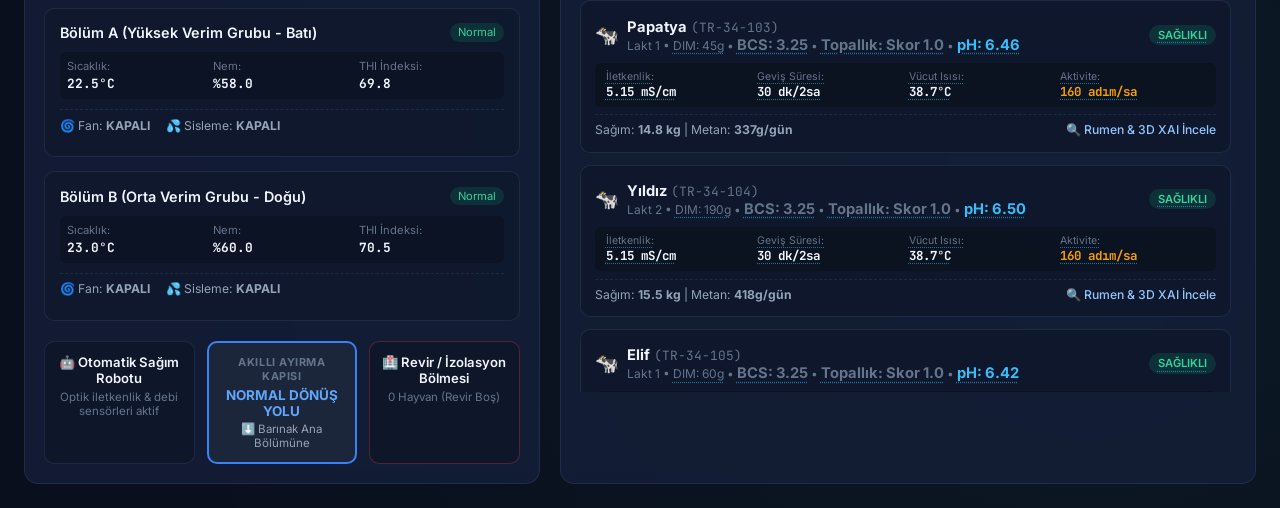
==== commit 8a37ca54: "feat: implement realistic multi-device simulation across all 12 PLF hardware systems" ====
--- a/index.html
+++ b/index.html
@@ -19,6 +19,7 @@
     <div class="demo-banner-actions">
       <button class="btn btn-xs btn-secondary" onclick="openDemoLoginModal()">👤 Demo Girişi / Rol Değiştir</button>
       <button class="btn btn-xs btn-primary" onclick="startGuidedDemoTour()">🚀 Hızlı Demo Turu</button>
+      <button class="btn btn-xs btn-outline-info" onclick="openDevicesModal()">🎛️ Cihazlar</button>
       <button class="btn btn-xs btn-outline-info" onclick="openGuideModal()">📖 Kullanım Kılavuzu</button>
       <button class="close-banner-btn" onclick="document.getElementById('demoBanner').style.display='none'" title="Bildirimi Kapat">&times;</button>
     </div>
@@ -76,6 +77,7 @@
         <button class="btn btn-secondary" onclick="openCalvingModal()" title="Doğumhane, Distosi Erken Uyarı & Kolostrum Brix İkizi">
           🤰 Doğum &amp; Distosi
         </button>
+        <button class="btn btn-secondary" onclick="openDevicesModal()" title="12 Endüstriyel Çiftlik Cihazı ve IoT Donanım Filosu">🎛️ Çiftlik Cihazları</button>
         <button class="btn btn-secondary" onclick="openRoboticsModal()" title="Otonom Ahır Robot Filosu İkizi (Yem İtici & Gübre Vakum)">
           🤖 Robot Filosu
         </button>
@@ -1821,6 +1823,73 @@
   </div>
 
 
+  
+  <!-- =====================================================================
+       ÇİFTLİK CİHAZLARI & IOT DONANIM FİLOSU MODALI (FAZ 18)
+       12 Endüstriyel PLF Cihazı • Canlı Telemetri & Fiziksel Simülasyon
+       ===================================================================== -->
+  <div id="devicesModal" class="modal-backdrop devices-modal-backdrop" onclick="closeDevicesModal(event)">
+    <div class="modal-dialog devices-modal-dialog" onclick="event.stopPropagation()">
+      <div class="modal-header devices-modal-header">
+        <div class="modal-title-group">
+          <span class="modal-tag">ENDÜSTRİYEL DONANIM &amp; IOT CİHAZ YÖNETİMİ</span>
+          <h2>🎛️ Çiftlik Cihazları &amp; Donanım Filosu İkizi</h2>
+          <small style="color:var(--text-muted); font-size:0.75rem;">12 Endüstriyel PLF Cihazı • Gerçek Zamanlı Telemetri, Fiziksel Geri Besleme &amp; Manuel Aktüatör Kontrolü</small>
+        </div>
+        <button class="modal-close" onclick="closeDevicesModalDirect()" title="Kapat">&times;</button>
+      </div>
+
+      <!-- Devices Fleet Hero Overview Banner -->
+      <div class="devices-hero-banner">
+        <div class="dev-hero-metric">
+          <span>AKTİF DONANIM</span>
+          <strong id="devActiveCount">12 / 12 Cihaz</strong>
+          <small>Tüm kontrolörler Online (Modbus/OPC UA)</small>
+        </div>
+        <div class="dev-hero-metric">
+          <span>TOPLAM ÇEKİLEN GÜÇ</span>
+          <strong id="devTotalPower">14.85 kW</strong>
+          <small>Biyogaz CHP Üretimi: 35.2 kW (%506 Fazla)</small>
+        </div>
+        <div class="dev-hero-metric">
+          <span>FİLO SAĞLIK İNDEKSİ</span>
+          <strong id="devFleetHealth" style="color:#34d399;">%98.4</strong>
+          <small>Sıfır Kritik Donanım Hatası</small>
+        </div>
+        <div class="dev-hero-metric">
+          <span>UÇ BİLİŞİM GECİKMESİ</span>
+          <strong id="devEdgeLatency" style="color:#38bdf8;">12 ms</strong>
+          <small>Yerel Ahır Sunucusu (Offline-First)</small>
+        </div>
+      </div>
+
+      <!-- Category Filter Tabs -->
+      <div class="devices-filter-bar">
+        <button class="dev-filter-btn active" onclick="filterDeviceCategory('ALL')">Tümü (12)</button>
+        <button class="dev-filter-btn" onclick="filterDeviceCategory('MILKING')">🥛 Sağım İstasyonu (AMS)</button>
+        <button class="dev-filter-btn" onclick="filterDeviceCategory('ROBOTICS')">🤖 Otonom Robotlar &amp; Kapı</button>
+        <button class="dev-filter-btn" onclick="filterDeviceCategory('HVAC')">🌀 İklimlendirme &amp; Sisleme</button>
+        <button class="dev-filter-btn" onclick="filterDeviceCategory('ENERGY')">⚡ Biyogaz &amp; Kojenerasyon</button>
+        <button class="dev-filter-btn" onclick="filterDeviceCategory('SENSORS')">📡 Bolus, Kamera &amp; Buzağı</button>
+      </div>
+
+      <div class="modal-body devices-modal-body">
+        <!-- 12 Device Cards Grid -->
+        <div class="devices-grid" id="devicesGridContainer">
+          <!-- Populated dynamically by JavaScript -->
+        </div>
+      </div>
+
+      <div class="modal-footer devices-modal-footer">
+        <span style="font-size:0.75rem; color:var(--text-muted); margin-right:auto;">
+          💡 Her cihaz kartından manuel aktüatör testi, vana yönlendirmesi veya deşarj komutu tetikleyebilirsiniz.
+        </span>
+        <button class="btn btn-secondary" onclick="closeDevicesModalDirect()">Kapat</button>
+      </div>
+    </div>
+  </div>
+
+
   <script src="./app.js"></script>
 </body>
 </html>
--- a/styles.css
+++ b/styles.css
@@ -4336,3 +4336,299 @@
     padding: 1rem;
   }
 }
+
+
+
+/* ==========================================================================
+   FARM DEVICES FLEET & IOT HARDWARE HUB (FAZ 18)
+   ========================================================================== */
+
+.devices-modal-backdrop {
+  z-index: 100015;
+}
+
+.devices-modal-dialog {
+  width: 95% !important;
+  max-width: 1300px !important;
+  max-height: 94vh !important;
+  max-height: 94dvh !important;
+  display: flex;
+  flex-direction: column;
+  background: rgba(13, 20, 36, 0.98) !important;
+  border: 1px solid rgba(56, 189, 248, 0.45) !important;
+  box-shadow: 0 25px 60px -10px rgba(0, 0, 0, 0.9), 0 0 35px rgba(56, 189, 248, 0.22) !important;
+}
+
+.devices-modal-header {
+  padding: 1.1rem 1.6rem;
+  border-bottom: 1px solid rgba(255, 255, 255, 0.08);
+  flex-shrink: 0;
+}
+
+.devices-hero-banner {
+  display: grid;
+  grid-template-columns: repeat(4, 1fr);
+  gap: 1rem;
+  background: linear-gradient(135deg, rgba(30, 41, 59, 0.6), rgba(15, 23, 42, 0.9));
+  border-bottom: 1px solid rgba(255, 255, 255, 0.08);
+  padding: 1rem 1.6rem;
+  flex-shrink: 0;
+}
+
+.dev-hero-metric {
+  display: flex;
+  flex-direction: column;
+  gap: 0.25rem;
+}
+.dev-hero-metric span {
+  font-size: 0.68rem;
+  color: var(--text-muted);
+  font-weight: 600;
+  letter-spacing: 0.05em;
+  text-transform: uppercase;
+}
+.dev-hero-metric strong {
+  font-size: 1.25rem;
+  color: #ffffff;
+  font-family: var(--font-mono);
+}
+.dev-hero-metric small {
+  font-size: 0.72rem;
+  color: #94a3b8;
+}
+
+.devices-filter-bar {
+  display: flex;
+  align-items: center;
+  gap: 0.5rem;
+  padding: 0.65rem 1.6rem;
+  background: rgba(10, 15, 29, 0.8);
+  border-bottom: 1px solid rgba(255, 255, 255, 0.08);
+  overflow-x: auto;
+  flex-shrink: 0;
+}
+
+.dev-filter-btn {
+  background: rgba(255, 255, 255, 0.05);
+  border: 1px solid rgba(255, 255, 255, 0.1);
+  color: #94a3b8;
+  font-size: 0.78rem;
+  font-weight: 500;
+  padding: 0.35rem 0.75rem;
+  border-radius: 9999px;
+  cursor: pointer;
+  white-space: nowrap;
+  transition: all 0.18s ease;
+}
+
+.dev-filter-btn:hover {
+  background: rgba(56, 189, 248, 0.15);
+  color: #f1f5f9;
+}
+
+.dev-filter-btn.active {
+  background: rgba(56, 189, 248, 0.22);
+  border-color: #38bdf8;
+  color: #38bdf8;
+  font-weight: 700;
+}
+
+.devices-modal-body {
+  padding: 1.25rem 1.6rem !important;
+  overflow-y: auto !important;
+  flex: 1 1 auto;
+}
+
+.devices-grid {
+  display: grid;
+  grid-template-columns: repeat(3, 1fr);
+  gap: 1.1rem;
+}
+
+@media (max-width: 1100px) {
+  .devices-grid {
+    grid-template-columns: repeat(2, 1fr);
+  }
+}
+
+@media (max-width: 700px) {
+  .devices-grid {
+    grid-template-columns: 1fr;
+  }
+  .devices-hero-banner {
+    grid-template-columns: repeat(2, 1fr);
+  }
+}
+
+.device-card {
+  background: rgba(15, 23, 42, 0.75);
+  border: 1px solid rgba(255, 255, 255, 0.1);
+  border-radius: 10px;
+  padding: 1.1rem;
+  display: flex;
+  flex-direction: column;
+  gap: 0.75rem;
+  transition: all 0.2s ease;
+  position: relative;
+  overflow: hidden;
+}
+
+.device-card:hover {
+  transform: translateY(-2px);
+  border-color: rgba(56, 189, 248, 0.4);
+  box-shadow: 0 10px 25px -5px rgba(0, 0, 0, 0.5), 0 0 15px rgba(56, 189, 248, 0.1);
+}
+
+.device-card-header {
+  display: flex;
+  justify-content: space-between;
+  align-items: flex-start;
+  gap: 0.5rem;
+}
+
+.device-card-title {
+  display: flex;
+  flex-direction: column;
+  gap: 0.2rem;
+}
+
+.device-card-title strong {
+  font-size: 0.92rem;
+  color: #ffffff;
+}
+
+.device-card-title span {
+  font-size: 0.68rem;
+  color: var(--text-muted);
+  font-family: var(--font-mono);
+}
+
+.device-status-badge {
+  display: inline-flex;
+  align-items: center;
+  gap: 0.35rem;
+  font-size: 0.65rem;
+  font-weight: 700;
+  padding: 0.2rem 0.5rem;
+  border-radius: 9999px;
+  text-transform: uppercase;
+}
+
+.device-status-badge.running {
+  background: rgba(16, 185, 129, 0.15);
+  color: #34d399;
+  border: 1px solid rgba(16, 185, 129, 0.35);
+}
+
+.device-status-badge.charging {
+  background: rgba(56, 189, 248, 0.15);
+  color: #38bdf8;
+  border: 1px solid rgba(56, 189, 248, 0.35);
+}
+
+.device-status-badge.alert {
+  background: rgba(244, 63, 94, 0.15);
+  color: #fda4af;
+  border: 1px solid rgba(244, 63, 94, 0.4);
+}
+
+.device-status-badge.idle {
+  background: rgba(148, 163, 184, 0.12);
+  color: #94a3b8;
+  border: 1px solid rgba(148, 163, 184, 0.25);
+}
+
+.device-mode-box {
+  background: rgba(0, 0, 0, 0.35);
+  border-radius: 6px;
+  padding: 0.5rem 0.75rem;
+  font-size: 0.76rem;
+  color: #cbd5e1;
+  line-height: 1.4;
+  border-left: 3px solid #38bdf8;
+}
+
+.device-metrics-grid {
+  display: grid;
+  grid-template-columns: repeat(2, 1fr);
+  gap: 0.45rem;
+  background: rgba(255, 255, 255, 0.02);
+  border: 1px solid rgba(255, 255, 255, 0.05);
+  padding: 0.6rem;
+  border-radius: 6px;
+}
+
+.dev-metric-item {
+  display: flex;
+  flex-direction: column;
+}
+.dev-metric-item span {
+  font-size: 0.65rem;
+  color: var(--text-muted);
+}
+.dev-metric-item strong {
+  font-size: 0.82rem;
+  color: #f1f5f9;
+  font-family: var(--font-mono);
+}
+
+.device-action-footer {
+  margin-top: auto;
+  display: flex;
+  align-items: center;
+  justify-content: space-between;
+  gap: 0.5rem;
+  padding-top: 0.5rem;
+  border-top: 1px dashed rgba(255, 255, 255, 0.08);
+}
+
+.device-power-tag {
+  font-size: 0.72rem;
+  color: #38bdf8;
+  font-family: var(--font-mono);
+}
+
+.device-btn-action {
+  font-size: 0.72rem;
+  padding: 0.3rem 0.65rem;
+  border-radius: 6px;
+  cursor: pointer;
+  background: rgba(56, 189, 248, 0.15);
+  border: 1px solid rgba(56, 189, 248, 0.35);
+  color: #38bdf8;
+  font-weight: 600;
+  transition: all 0.18s ease;
+}
+
+.device-btn-action:hover {
+  background: rgba(56, 189, 248, 0.3);
+  color: #ffffff;
+}
+
+/* Rotating Fans Animation on RTLS Barn Map */
+@keyframes spinFanSlow {
+  0% { transform: rotate(0deg); }
+  100% { transform: rotate(360deg); }
+}
+@keyframes spinFanFast {
+  0% { transform: rotate(0deg); }
+  100% { transform: rotate(360deg); }
+}
+
+.spinning-fan-medium {
+  animation: spinFanSlow 1.4s linear infinite;
+  transform-origin: center;
+}
+.spinning-fan-fast {
+  animation: spinFanFast 0.6s linear infinite;
+  transform-origin: center;
+}
+
+/* Evaporative Misting Droplets Animation */
+@keyframes mistPulse {
+  0%, 100% { opacity: 0.2; r: 12px; }
+  50% { opacity: 0.8; r: 24px; }
+}
+.misting-active-ring {
+  animation: mistPulse 2s ease-in-out infinite;
+}
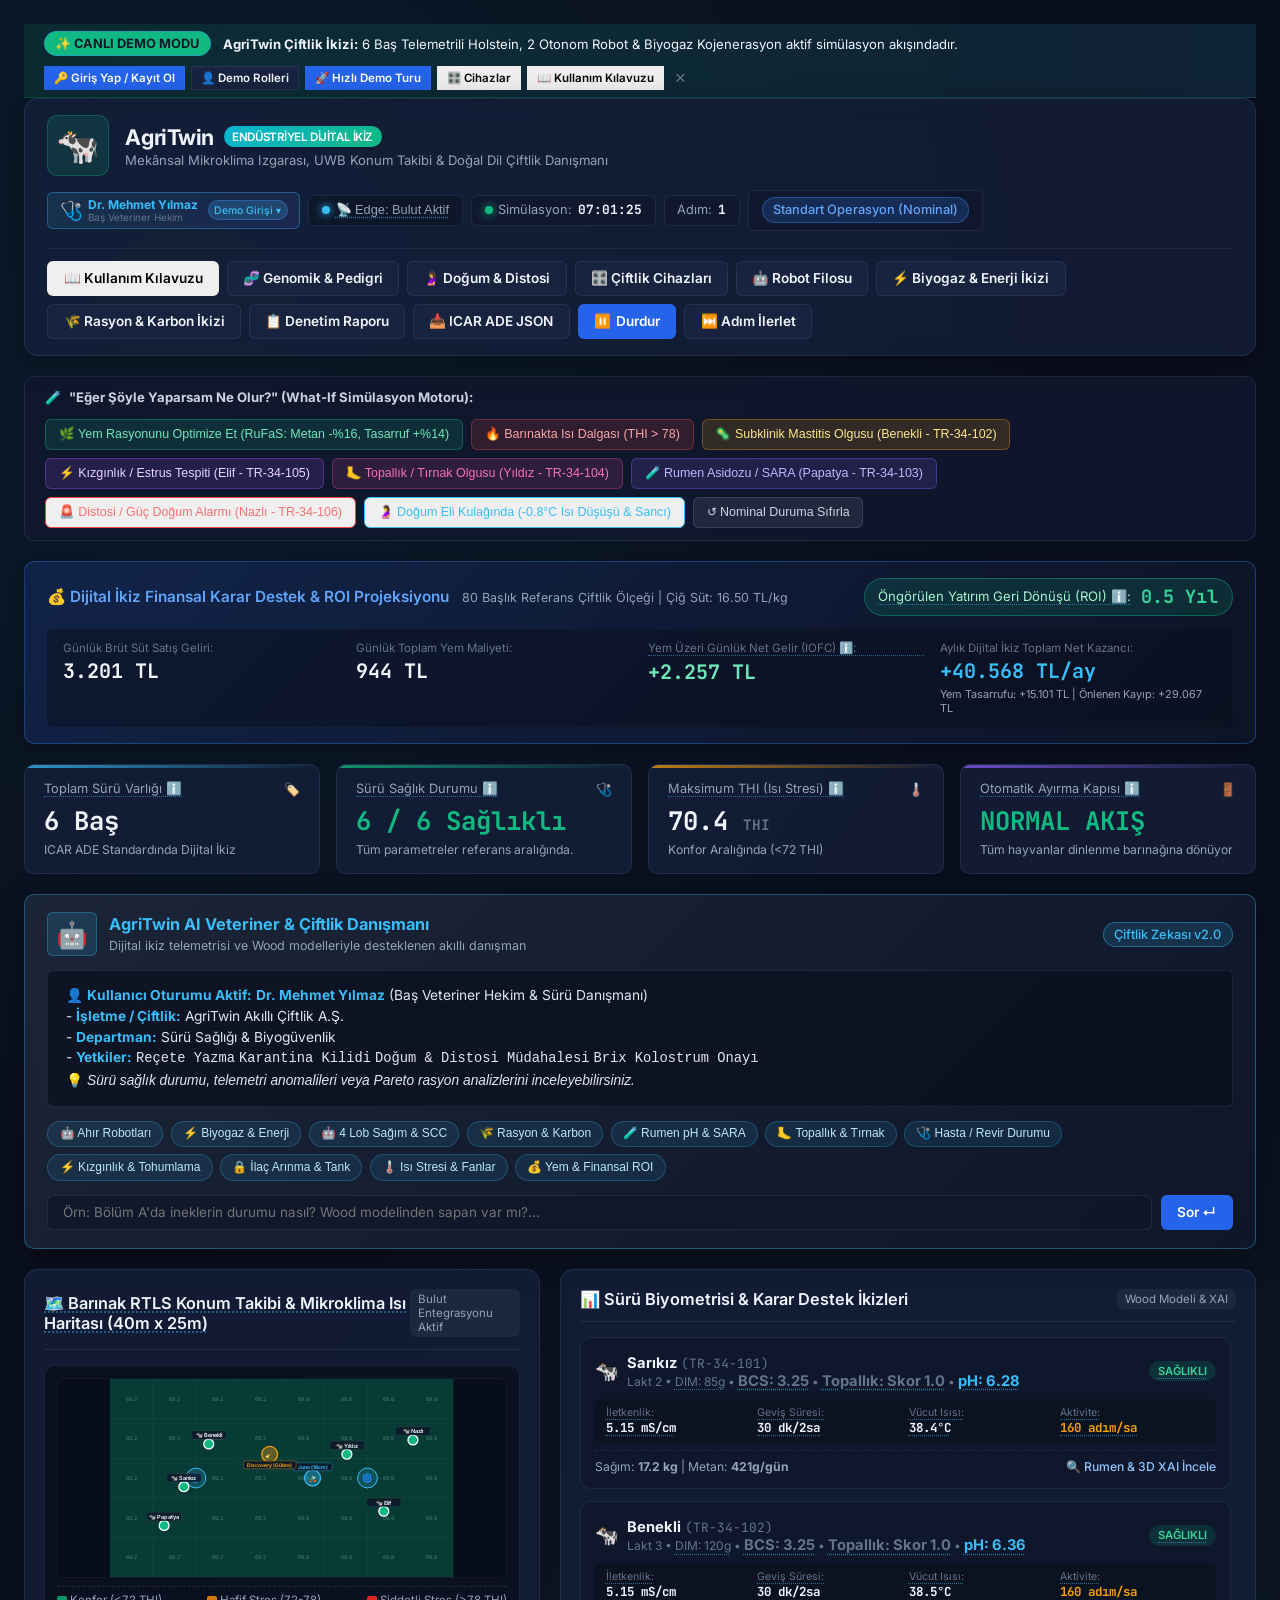
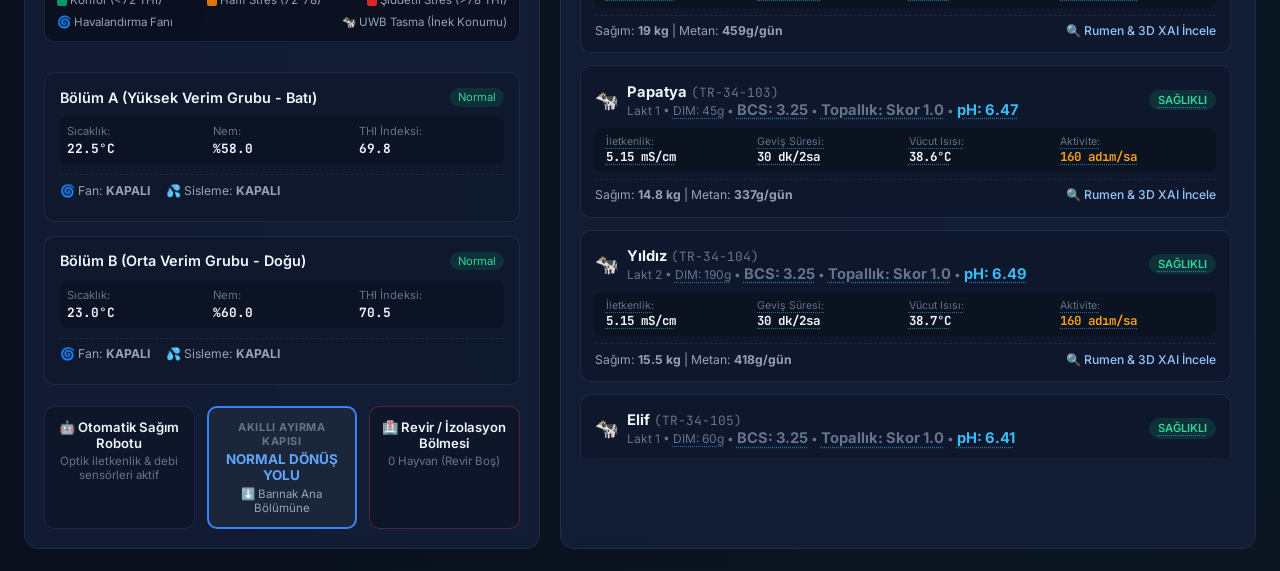
==== commit c11a8016: "feat(auth): implement user registration, login, and identity management system" ====
--- a/index.html
+++ b/index.html
@@ -17,7 +17,8 @@
       <span><strong>AgriTwin Çiftlik İkizi:</strong> 6 Baş Telemetrili Holstein, 2 Otonom Robot &amp; Biyogaz Kojenerasyon aktif simülasyon akışındadır.</span>
     </div>
     <div class="demo-banner-actions">
-      <button class="btn btn-xs btn-secondary" onclick="openDemoLoginModal()">👤 Demo Girişi / Rol Değiştir</button>
+      <button class="btn btn-xs btn-primary" onclick="openAuthModal('login')">🔑 Giriş Yap / Kayıt Ol</button>
+        <button class="btn btn-xs btn-secondary" onclick="openAuthModal('demo')">👤 Demo Rolleri</button>
       <button class="btn btn-xs btn-primary" onclick="startGuidedDemoTour()">🚀 Hızlı Demo Turu</button>
       <button class="btn btn-xs btn-outline-info" onclick="openDevicesModal()">🎛️ Cihazlar</button>
       <button class="btn btn-xs btn-outline-info" onclick="openGuideModal()">📖 Kullanım Kılavuzu</button>
@@ -38,7 +39,7 @@
 
       <div class="header-status">
         <!-- Demo User Profile Badge -->
-        <div class="demo-user-pill" id="demoUserPill" onclick="openDemoLoginModal()" title="Demo Kullanıcı Profilini ve Rolünü Değiştir">
+        <div class="demo-user-pill" id="demoUserPill" onclick="openAuthModal('profile')" title="Kullanıcı Profilini Görüntüle / Giriş Yap">
           <span class="demo-user-avatar" id="demoUserAvatar">🩺</span>
           <div class="demo-user-text">
             <span class="demo-user-name" id="demoUserName">Dr. Mehmet Yılmaz</span>
@@ -1218,121 +1219,329 @@
   </div>
 
   <!-- Demo User Login & Persona Modal -->
-  <div id="demoLoginModal" class="modal-backdrop" onclick="closeDemoLoginModal(event)">
-    <div class="modal-dialog modal-lg" onclick="event.stopPropagation()">
-      <div class="modal-header">
+    <div id="demoLoginModal" class="modal-backdrop auth-modal-backdrop" onclick="closeAuthModal(event)">
+    <div class="modal-dialog modal-lg auth-modal-dialog" onclick="event.stopPropagation()">
+      <div class="modal-header auth-modal-header">
         <div class="modal-title-group">
-          <h2>👤 Demo Kullanıcı Girişi &amp; Çiftlik Rolleri</h2>
-          <span class="badge success">Şifresiz / Tek Tıkla Anında Giriş</span>
-        </div>
-        <button class="close-btn" onclick="closeDemoLoginModalDirect()">&times;</button>
-      </div>
-      <div class="modal-body">
-        <p style="color:var(--text-secondary); font-size:0.88rem; margin-bottom:1.25rem;">
-          AgriTwin Dijital İkiz platformunu farklı kurumsal rollerin gözünden deneyimlemek için aşağıdaki demo profillerinden birini seçiniz. Her profil arayüz yetkilerini ve Yapay Zeka Danışmanı çıktılarını özelleştirir.
-        </p>
-
-        <div class="demo-personas-grid">
-          <!-- Persona 1: Baş Veteriner Hekim -->
-          <div class="persona-card active" id="personaCard_vet" onclick="selectDemoPersona('vet')">
-            <div class="persona-card-header">
-              <span class="persona-avatar">🩺</span>
-              <div>
-                <h4>Dr. Mehmet Yılmaz</h4>
-                <span class="persona-title">Baş Veteriner Hekim &amp; Sürü Danışmanı</span>
-              </div>
-              <span class="persona-active-badge">Aktif Profil</span>
-            </div>
-            <div class="persona-desc">
-              Sürü klinik sağlığı, mastitis antibiyotik arınma karantinası, doğumhane distosi erken uyarısı ve optik Brix kolostrum kalitesi kontrolleri.
-            </div>
-            <div class="persona-tags">
-              <span>Reçeteleme</span>
-              <span>Karantina Kilidi</span>
-              <span>CES Distosi DSS</span>
-              <span>Brix IgG</span>
-            </div>
-          </div>
-
-          <!-- Persona 2: Çiftlik Yöneticisi -->
-          <div class="persona-card" id="personaCard_manager" onclick="selectDemoPersona('manager')">
-            <div class="persona-card-header">
-              <span class="persona-avatar">🚜</span>
-              <div>
-                <h4>Selim Aksoy</h4>
-                <span class="persona-title">Çiftlik Müdürü &amp; Kıdemli Zooteknist</span>
-              </div>
-              <span class="persona-active-badge">Aktif Profil</span>
-            </div>
-            <div class="persona-desc">
-              Çok amaçlı TMR rasyon Pareto optimizasyonu, Juno yem itici &amp; Discovery gübre robotu filo navigasyonu ve sürü ayırma kapısı yönetimi.
-            </div>
-            <div class="persona-tags">
-              <span>TMR Rasyon</span>
-              <span>Robot Filosu</span>
-              <span>Ayırma Kapısı</span>
-              <span>Finansal ROI</span>
-            </div>
-          </div>
-
-          <!-- Persona 3: Enerji Mühendisi -->
-          <div class="persona-card" id="personaCard_energy" onclick="selectDemoPersona('energy')">
-            <div class="persona-card-header">
-              <span class="persona-avatar">⚡</span>
-              <div>
-                <h4>Müh. Emre Demir</h4>
-                <span class="persona-title">Biyogaz &amp; Kojenerasyon (CHP) Mühendisi</span>
-              </div>
-              <span class="persona-active-badge">Aktif Profil</span>
-            </div>
-            <div class="persona-desc">
-              Anaerobik atık fermantasyonu, biyogaz debisi, metan yüzdesi, CHP elektrik kojenerasyonu ve şebekeye temiz enerji satışı takibi.
-            </div>
-            <div class="persona-tags">
-              <span>Biyogaz CHP</span>
-              <span>%506 Öz Yeterlilik</span>
-              <span>Net-Zero Karbon</span>
-              <span>Bio-Gübre</span>
-            </div>
-          </div>
-
-          <!-- Persona 4: Genetik Islah Uzmanı -->
-          <div class="persona-card" id="personaCard_genetics" onclick="selectDemoPersona('genetics')">
-            <div class="persona-card-header">
-              <span class="persona-avatar">🧬</span>
-              <div>
-                <h4>Selin Kaya</h4>
-                <span class="persona-title">Genomik Islah &amp; Boğa Eşleştirme Uzmanı</span>
-              </div>
-              <span class="persona-active-badge">Aktif Profil</span>
-            </div>
-            <div class="persona-desc">
-              USDA Net Merit (NM$), TPI skorları, akrabalık katsayısı (F &lt; %6.25) denetimi ve dişi ayrıştırılmış sperma AI boğa eşleştirmesi.
-            </div>
-            <div class="persona-tags">
-              <span>Net Merit (NM$)</span>
-              <span>Pedigri Ağacı</span>
-              <span>Inbreeding (F)</span>
-              <span>Katalog Boğaları</span>
-            </div>
-          </div>
-        </div>
-
-        <!-- Quick Mock Scenario Trigger Bar -->
-        <div class="demo-quick-scenarios-bar" style="margin-top:1.5rem; padding:1rem; background:rgba(255,255,255,0.03); border-radius:8px; border:1px solid rgba(255,255,255,0.08);">
-          <h4 style="font-size:0.85rem; margin-bottom:0.5rem; color:#38bdf8;">🎯 Hızlı Demo Senaryoları (Anında Test Edin):</h4>
-          <div style="display:flex; flex-wrap:wrap; gap:0.5rem;">
-            <button class="btn btn-secondary btn-xs" onclick="quickLaunchDemo('dystocia')">🚨 Güç Doğum (Distosi) Testi</button>
-            <button class="btn btn-secondary btn-xs" onclick="quickLaunchDemo('mastitis')">🦠 Subklinik Mastitis Testi</button>
-            <button class="btn btn-secondary btn-xs" onclick="quickLaunchDemo('sara')">🧪 Rumen Asidozu (SARA) Testi</button>
-            <button class="btn btn-secondary btn-xs" onclick="quickLaunchDemo('ration')">🌾 Düşük Karbon Rasyon Testi</button>
-            <button class="btn btn-secondary btn-xs" onclick="quickLaunchDemo('robotics')">🤖 Otonom Robot Filosu Testi</button>
-            <button class="btn btn-secondary btn-xs" onclick="quickLaunchDemo('energy')">⚡ Net-Zero Biyogaz Enerji Testi</button>
-          </div>
-        </div>
-      </div>
-      <div class="modal-footer">
-        <button class="btn btn-primary" onclick="closeDemoLoginModalDirect()">Seçilen Profille Devam Et</button>
+          <h2>👤 Kullanıcı Kimlik &amp; Yetkilendirme Merkezi</h2>
+          <span class="badge success" id="authActiveUserStatus">Aktif: Dr. Mehmet Yılmaz</span>
+        </div>
+        <button class="close-btn" onclick="closeAuthModalDirect()">&times;</button>
+      </div>
+
+      <!-- Auth Navigation Tabs -->
+      <div class="auth-tabs-nav">
+        <button class="auth-tab-btn active" id="authTabBtn_login" onclick="switchAuthTab('login')">🔑 Giriş Yap</button>
+        <button class="auth-tab-btn" id="authTabBtn_register" onclick="switchAuthTab('register')">📝 Yeni Kayıt Ol</button>
+        <button class="auth-tab-btn" id="authTabBtn_demo" onclick="switchAuthTab('demo')">👥 Hazır Demo Rolleri</button>
+        <button class="auth-tab-btn" id="authTabBtn_profile" onclick="switchAuthTab('profile')">👤 Aktif Profil &amp; Oturum</button>
+      </div>
+
+      <div class="modal-body auth-modal-body">
+        <!-- ================= TAB 1: GİRİŞ YAP (LOGIN) ================= -->
+        <div class="auth-tab-panel active" id="authTab_login">
+          <div class="auth-form-card">
+            <div class="auth-form-header">
+              <h3>🔑 Çiftlik Hesabınıza Giriş Yapın</h3>
+              <p>Kayıtlı kullanıcı adı veya e-posta adresinizle sisteme bağlanın.</p>
+            </div>
+
+            <div id="loginAlertBox" class="auth-alert" style="display:none;"></div>
+
+            <form id="formLogin" onsubmit="submitLoginForm(event)">
+              <div class="auth-field">
+                <label for="loginUsername">Kullanıcı Adı veya E-posta</label>
+                <div class="auth-input-wrapper">
+                  <span class="auth-input-icon">👤</span>
+                  <input type="text" id="loginUsername" class="auth-input" placeholder="Örn: vet veya vet@agritwin.com" required autocomplete="username">
+                </div>
+              </div>
+
+              <div class="auth-field">
+                <label for="loginPassword">Parola</label>
+                <div class="auth-input-wrapper">
+                  <span class="auth-input-icon">🔒</span>
+                  <input type="password" id="loginPassword" class="auth-input" placeholder="Parolanızı giriniz" required autocomplete="current-password">
+                  <button type="button" class="btn-toggle-pwd" onclick="togglePasswordVisibility('loginPassword', this)">👁️</button>
+                </div>
+              </div>
+
+              <div class="auth-field-row" style="display:flex; justify-content:space-between; align-items:center; margin-bottom:1rem;">
+                <label style="display:flex; align-items:center; gap:0.4rem; font-size:0.8rem; color:var(--text-secondary); cursor:pointer;">
+                  <input type="checkbox" id="loginRemember" checked> Beni Hatırla
+                </label>
+                <a href="javascript:void(0)" onclick="switchAuthTab('demo')" style="font-size:0.8rem; color:#38bdf8; text-decoration:none;">Demo Parolaları 💡</a>
+              </div>
+
+              <button type="submit" class="btn btn-primary auth-btn-submit" id="btnLoginSubmit">
+                🚀 Giriş Yap
+              </button>
+            </form>
+
+            <div class="demo-quick-login-box">
+              <span class="demo-quick-title">⚡ Tek Tıkla Demo Bilgilerini Doldur (Parola: <code>demo123</code>):</span>
+              <div class="demo-quick-pills">
+                <button type="button" class="demo-fill-pill" onclick="fillDemoCredentials('vet')">🩺 Dr. Mehmet (Hekim)</button>
+                <button type="button" class="demo-fill-pill" onclick="fillDemoCredentials('manager')">🚜 Selim Aksoy (Müdür)</button>
+                <button type="button" class="demo-fill-pill" onclick="fillDemoCredentials('energy')">⚡ Müh. Emre (Enerji)</button>
+                <button type="button" class="demo-fill-pill" onclick="fillDemoCredentials('genetics')">🧬 Selin Kaya (Genetik)</button>
+              </div>
+            </div>
+
+            <div class="auth-switch-link">
+              Henüz hesabınız yok mu? <a href="javascript:void(0)" onclick="switchAuthTab('register')">📝 Yeni Çiftlik Hesabı Açın</a>
+            </div>
+          </div>
+        </div>
+
+        <!-- ================= TAB 2: YENİ KAYIT OL (REGISTER) ================= -->
+        <div class="auth-tab-panel" id="authTab_register">
+          <div class="auth-form-card">
+            <div class="auth-form-header">
+              <h3>📝 Yeni Çiftlik ve Kullanıcı Kaydı</h3>
+              <p>Çiftlik dijital ikizinizi yönetmek için yeni bir kurumsal hesap oluşturun.</p>
+            </div>
+
+            <div id="regAlertBox" class="auth-alert" style="display:none;"></div>
+
+            <form id="formRegister" onsubmit="submitRegisterForm(event)">
+              <div class="auth-grid-2col">
+                <div class="auth-field">
+                  <label for="regFullName">Ad Soyad *</label>
+                  <div class="auth-input-wrapper">
+                    <span class="auth-input-icon">👤</span>
+                    <input type="text" id="regFullName" class="auth-input" placeholder="Örn: Dr. Ahmet Kaya" required>
+                  </div>
+                </div>
+
+                <div class="auth-field">
+                  <label for="regUsername">Kullanıcı Adı *</label>
+                  <div class="auth-input-wrapper">
+                    <span class="auth-input-icon">🏷️</span>
+                    <input type="text" id="regUsername" class="auth-input" placeholder="Örn: ahmet_vet" required autocomplete="username">
+                  </div>
+                </div>
+
+                <div class="auth-field">
+                  <label for="regEmail">E-posta Adresi *</label>
+                  <div class="auth-input-wrapper">
+                    <span class="auth-input-icon">✉️</span>
+                    <input type="email" id="regEmail" class="auth-input" placeholder="Örn: ahmet@ciftlik.com" required autocomplete="email">
+                  </div>
+                </div>
+
+                <div class="auth-field">
+                  <label for="regFarmName">Çiftlik / İşletme Adı</label>
+                  <div class="auth-input-wrapper">
+                    <span class="auth-input-icon">🏡</span>
+                    <input type="text" id="regFarmName" class="auth-input" placeholder="Örn: Akasya Damızlık Çiftliği" value="AgriTwin Akıllı Çiftlik">
+                  </div>
+                </div>
+
+                <div class="auth-field" style="grid-column: 1 / -1;">
+                  <label for="regRole">Uzmanlık &amp; Çiftlik Rolü *</label>
+                  <div class="auth-input-wrapper">
+                    <span class="auth-input-icon">🎓</span>
+                    <select id="regRole" class="auth-input auth-select" required>
+                      <option value="vet">🩺 Baş Veteriner Hekim &amp; Sürü Danışmanı</option>
+                      <option value="manager">🚜 Çiftlik Müdürü &amp; Kıdemli Zooteknist</option>
+                      <option value="energy">⚡ Biyogaz &amp; Kojenerasyon Baş Mühendisi</option>
+                      <option value="genetics">🧬 Genomik Damızlık &amp; Islah Danışmanı</option>
+                      <option value="nutritionist">🌾 Sürü Besleme ve Rasyon Uzmanı</option>
+                      <option value="operator">🔧 Çiftlik Otomasyon Teknisyeni</option>
+                    </select>
+                  </div>
+                </div>
+
+                <div class="auth-field">
+                  <label for="regPassword">Parola (En az 6 karakter) *</label>
+                  <div class="auth-input-wrapper">
+                    <span class="auth-input-icon">🔒</span>
+                    <input type="password" id="regPassword" class="auth-input" placeholder="Güçlü bir parola belirleyin" required minlength="6" autocomplete="new-password">
+                    <button type="button" class="btn-toggle-pwd" onclick="togglePasswordVisibility('regPassword', this)">👁️</button>
+                  </div>
+                </div>
+
+                <div class="auth-field">
+                  <label for="regPasswordConfirm">Parola Tekrarı *</label>
+                  <div class="auth-input-wrapper">
+                    <span class="auth-input-icon">🔒</span>
+                    <input type="password" id="regPasswordConfirm" class="auth-input" placeholder="Parolanızı tekrar giriniz" required minlength="6" autocomplete="new-password">
+                  </div>
+                </div>
+              </div>
+
+              <button type="submit" class="btn btn-primary auth-btn-submit" id="btnRegisterSubmit" style="margin-top:1rem;">
+                ✨ Hesabımı Oluştur ve Giriş Yap
+              </button>
+            </form>
+
+            <div class="auth-switch-link">
+              Zaten bir hesabınız var mı? <a href="javascript:void(0)" onclick="switchAuthTab('login')">🔑 Giriş Yapın</a>
+            </div>
+          </div>
+        </div>
+
+        <!-- ================= TAB 3: HAZIR DEMO ROLLERİ (DEMO PERSONAS) ================= -->
+        <div class="auth-tab-panel" id="authTab_demo">
+          <p style="color:var(--text-secondary); font-size:0.88rem; margin-bottom:1.25rem;">
+            AgriTwin Dijital İkiz platformunu farklı kurumsal rollerin gözünden deneyimlemek için aşağıdaki demo profillerinden birini seçiniz. Her profil arayüz yetkilerini ve Yapay Zeka Danışmanı çıktılarını özelleştirir.
+          </p>
+
+          <div class="demo-personas-grid">
+            <!-- Persona 1: Baş Veteriner Hekim -->
+            <div class="persona-card active" id="personaCard_vet" onclick="selectDemoPersona('vet')">
+              <div class="persona-card-header">
+                <span class="persona-avatar">🩺</span>
+                <div>
+                  <h4>Dr. Mehmet Yılmaz</h4>
+                  <span class="persona-title">Baş Veteriner Hekim &amp; Sürü Danışmanı</span>
+                </div>
+                <span class="persona-active-badge">Aktif Profil</span>
+              </div>
+              <div class="persona-desc">
+                Sürü klinik sağlığı, mastitis antibiyotik arınma karantinası, doğumhane distosi erken uyarısı ve optik Brix kolostrum kalitesi kontrolleri.
+              </div>
+              <div class="persona-tags">
+                <span>Reçeteleme</span>
+                <span>Karantina Kilidi</span>
+                <span>CES Distosi DSS</span>
+                <span>Brix IgG</span>
+              </div>
+            </div>
+
+            <!-- Persona 2: Çiftlik Yöneticisi -->
+            <div class="persona-card" id="personaCard_manager" onclick="selectDemoPersona('manager')">
+              <div class="persona-card-header">
+                <span class="persona-avatar">🚜</span>
+                <div>
+                  <h4>Selim Aksoy</h4>
+                  <span class="persona-title">Çiftlik Müdürü &amp; Kıdemli Zooteknist</span>
+                </div>
+                <span class="persona-active-badge">Aktif Profil</span>
+              </div>
+              <div class="persona-desc">
+                Çok amaçlı TMR rasyon Pareto optimizasyonu, Juno yem itici &amp; Discovery gübre robotu filo navigasyonu ve sürü ayırma kapısı yönetimi.
+              </div>
+              <div class="persona-tags">
+                <span>TMR Rasyon</span>
+                <span>Robot Filosu</span>
+                <span>Ayırma Kapısı</span>
+                <span>Finansal ROI</span>
+              </div>
+            </div>
+
+            <!-- Persona 3: Enerji Mühendisi -->
+            <div class="persona-card" id="personaCard_energy" onclick="selectDemoPersona('energy')">
+              <div class="persona-card-header">
+                <span class="persona-avatar">⚡</span>
+                <div>
+                  <h4>Müh. Emre Demir</h4>
+                  <span class="persona-title">Biyogaz &amp; Kojenerasyon (CHP) Mühendisi</span>
+                </div>
+                <span class="persona-active-badge">Aktif Profil</span>
+              </div>
+              <div class="persona-desc">
+                Anaerobik atık fermantasyonu, biyogaz debisi, metan yüzdesi, CHP elektrik kojenerasyonu ve şebekeye temiz enerji satışı takibi.
+              </div>
+              <div class="persona-tags">
+                <span>Biyogaz CHP</span>
+                <span>%506 Öz Yeterlilik</span>
+                <span>Net-Zero Karbon</span>
+                <span>Bio-Gübre</span>
+              </div>
+            </div>
+
+            <!-- Persona 4: Genetik Islah Uzmanı -->
+            <div class="persona-card" id="personaCard_genetics" onclick="selectDemoPersona('genetics')">
+              <div class="persona-card-header">
+                <span class="persona-avatar">🧬</span>
+                <div>
+                  <h4>Selin Kaya</h4>
+                  <span class="persona-title">Genomik Islah &amp; Boğa Eşleştirme Uzmanı</span>
+                </div>
+                <span class="persona-active-badge">Aktif Profil</span>
+              </div>
+              <div class="persona-desc">
+                USDA Net Merit (NM$), TPI skorları, akrabalık katsayısı (F &lt; %6.25) denetimi ve dişi ayrıştırılmış sperma AI boğa eşleştirmesi.
+              </div>
+              <div class="persona-tags">
+                <span>Net Merit (NM$)</span>
+                <span>Pedigri Ağacı</span>
+                <span>Inbreeding (F)</span>
+                <span>Katalog Boğaları</span>
+              </div>
+            </div>
+          </div>
+
+          <!-- Quick Mock Scenario Trigger Bar -->
+          <div class="demo-quick-scenarios-bar" style="margin-top:1.5rem; padding:1rem; background:rgba(255,255,255,0.03); border-radius:8px; border:1px solid rgba(255,255,255,0.08);">
+            <h4 style="font-size:0.85rem; margin-bottom:0.5rem; color:#38bdf8;">🎯 Hızlı Demo Senaryoları (Anında Test Edin):</h4>
+            <div style="display:flex; flex-wrap:wrap; gap:0.5rem;">
+              <button class="btn btn-secondary btn-xs" onclick="quickLaunchDemo('dystocia')">🚨 Güç Doğum (Distosi) Testi</button>
+              <button class="btn btn-secondary btn-xs" onclick="quickLaunchDemo('mastitis')">🦠 Subklinik Mastitis Testi</button>
+              <button class="btn btn-secondary btn-xs" onclick="quickLaunchDemo('sara')">🧪 Rumen Asidozu (SARA) Testi</button>
+              <button class="btn btn-secondary btn-xs" onclick="quickLaunchDemo('ration')">🌾 Düşük Karbon Rasyon Testi</button>
+              <button class="btn btn-secondary btn-xs" onclick="quickLaunchDemo('robotics')">🤖 Otonom Robot Filosu Testi</button>
+              <button class="btn btn-secondary btn-xs" onclick="quickLaunchDemo('energy')">⚡ Net-Zero Biyogaz Enerji Testi</button>
+            </div>
+          </div>
+        </div>
+
+        <!-- ================= TAB 4: AKTİF PROFİL VE OTURUM ================= -->
+        <div class="auth-tab-panel" id="authTab_profile">
+          <div class="auth-profile-card">
+            <div class="auth-profile-header">
+              <span class="auth-profile-avatar" id="profAvatar">🩺</span>
+              <div class="auth-profile-meta">
+                <h3 id="profFullName">Dr. Mehmet Yılmaz</h3>
+                <span class="auth-profile-role" id="profRoleTitle">Baş Veteriner Hekim &amp; Sürü Danışmanı</span>
+                <span class="auth-profile-farm" id="profFarmName">🏡 AgriTwin Akıllı Çiftlik A.Ş.</span>
+              </div>
+              <span class="badge success" style="margin-left:auto; align-self:flex-start;">Oturum Açık</span>
+            </div>
+
+            <div class="auth-profile-details">
+              <div class="prof-detail-item">
+                <span>Kullanıcı Adı</span>
+                <strong id="profUsername">vet</strong>
+              </div>
+              <div class="prof-detail-item">
+                <span>E-posta</span>
+                <strong id="profEmail">vet@agritwin.com</strong>
+              </div>
+              <div class="prof-detail-item">
+                <span>Departman</span>
+                <strong id="profDept">Sürü Sağlığı &amp; Biyogüvenlik</strong>
+              </div>
+              <div class="prof-detail-item">
+                <span>Hesap Durumu</span>
+                <strong style="color:#34d399;">Doğrulanmış Kurumsal</strong>
+              </div>
+            </div>
+
+            <div class="auth-permissions-section">
+              <h4>🛡️ Yetkilendirilmiş Görev ve Modüller:</h4>
+              <div class="auth-perm-tags" id="profPermissions">
+                <span>Reçete Yazma</span>
+                <span>Karantina Kilidi</span>
+                <span>Doğum &amp; Distosi Müdahalesi</span>
+                <span>Brix Kolostrum Onayı</span>
+              </div>
+            </div>
+
+            <div class="auth-profile-actions">
+              <button class="btn btn-secondary" onclick="switchAuthTab('login')">🔄 Başka Hesapla Giriş Yap</button>
+              <button class="btn btn-danger" onclick="logoutUser()" style="background:rgba(244,63,94,0.15); border:1px solid rgba(244,63,94,0.4); color:#fda4af;">
+                🚪 Oturumu Kapat / Çıkış Yap
+              </button>
+            </div>
+          </div>
+        </div>
+      </div>
+
+      <div class="modal-footer auth-modal-footer">
+        <button class="btn btn-secondary" onclick="closeAuthModalDirect()">Kapat</button>
       </div>
     </div>
   </div>
--- a/styles.css
+++ b/styles.css
@@ -31,6 +31,11 @@
   padding: 0;
 }
 
+html, body {
+  max-width: 100%;
+  overflow-x: hidden;
+}
+
 body {
   font-family: var(--font-sans);
   background-color: var(--bg-primary);
@@ -39,12 +44,15 @@
     radial-gradient(circle at 85% 85%, rgba(16, 185, 129, 0.06) 0%, transparent 45%);
   color: var(--text-primary);
   min-height: 100vh;
+  min-height: 100dvh;
   padding: 1.5rem;
+  overflow-x: hidden;
 }
 
 /* App Layout */
 .app-layout {
   max-width: 1440px;
+  width: 100%;
   margin: 0 auto;
   display: flex;
   flex-direction: column;
@@ -54,13 +62,15 @@
 /* Header */
 .app-header {
   display: flex;
+  flex-wrap: wrap;
   align-items: center;
   justify-content: space-between;
+  gap: 0.85rem 1.25rem;
   background: var(--bg-card);
   backdrop-filter: blur(12px);
   border: 1px solid var(--border-color);
   border-radius: var(--radius-lg);
-  padding: 1.1rem 1.6rem;
+  padding: 1rem 1.4rem;
   box-shadow: 0 8px 32px rgba(0, 0, 0, 0.3);
 }
 
@@ -68,6 +78,8 @@
   display: flex;
   align-items: center;
   gap: 1rem;
+  flex: 1 1 auto;
+  min-width: 260px;
 }
 
 .logo-icon {
@@ -170,9 +182,20 @@
 }
 
 .header-actions {
-  display: flex;
-  align-items: center;
-  gap: 0.6rem;
+  flex: 1 1 100%;
+  width: 100%;
+  display: flex;
+  flex-wrap: wrap;
+  gap: 0.5rem;
+  align-items: center;
+  border-top: 1px solid rgba(255, 255, 255, 0.06);
+  padding-top: 0.75rem;
+  margin-top: 0.25rem;
+}
+
+.header-actions .btn {
+  flex-shrink: 0;
+  white-space: nowrap;
 }
 
 .btn {
@@ -3112,6 +3135,21 @@
 
 /* Mobile Devices Breakpoint: <= 768px */
 @media (max-width: 768px) {
+  /* Touch Ergonomics & Comfortable Tap Targets */
+  .btn, .btn-scenario, .prompt-chip, .btn-demo-action, .dev-filter-btn {
+    min-height: 34px;
+    display: inline-flex;
+    align-items: center;
+    justify-content: center;
+  }
+  .btn-xs {
+    min-height: 32px;
+    padding: 0.35rem 0.65rem;
+  }
+  .status-pill, .demo-user-pill {
+    min-height: 32px;
+  }
+
   .app-layout {
     padding: 0.5rem;
     gap: 0.75rem;
@@ -4401,11 +4439,17 @@
   display: flex;
   align-items: center;
   gap: 0.5rem;
-  padding: 0.65rem 1.6rem;
+  padding: 0.65rem 1.25rem;
   background: rgba(10, 15, 29, 0.8);
   border-bottom: 1px solid rgba(255, 255, 255, 0.08);
   overflow-x: auto;
+  -webkit-overflow-scrolling: touch;
+  scrollbar-width: none;
   flex-shrink: 0;
+}
+
+.devices-filter-bar::-webkit-scrollbar {
+  display: none;
 }
 
 .dev-filter-btn {
@@ -4457,6 +4501,31 @@
   }
   .devices-hero-banner {
     grid-template-columns: repeat(2, 1fr);
+    padding: 0.75rem 1rem;
+    gap: 0.6rem;
+  }
+}
+
+@media (max-width: 480px) {
+  .devices-hero-banner {
+    grid-template-columns: repeat(2, 1fr);
+    gap: 0.5rem;
+    padding: 0.65rem 0.85rem;
+  }
+  .dev-hero-metric strong {
+    font-size: 1.05rem;
+  }
+  .dev-hero-metric span {
+    font-size: 0.62rem;
+  }
+  .device-metrics-grid {
+    grid-template-columns: 1fr;
+  }
+}
+
+@media (max-width: 360px) {
+  .devices-hero-banner {
+    grid-template-columns: 1fr;
   }
 }
 
@@ -4501,6 +4570,29 @@
   font-size: 0.68rem;
   color: var(--text-muted);
   font-family: var(--font-mono);
+}
+
+.device-academic-badge {
+  font-size: 0.62rem;
+  font-weight: 600;
+  color: #38bdf8;
+  background: rgba(56, 189, 248, 0.12);
+  border: 1px solid rgba(56, 189, 248, 0.3);
+  padding: 0.12rem 0.45rem;
+  border-radius: 9999px;
+  cursor: help;
+  display: inline-flex;
+  align-items: center;
+  gap: 0.2rem;
+  transition: all 0.18s ease;
+  user-select: none;
+}
+
+.device-academic-badge:hover {
+  background: rgba(56, 189, 248, 0.28);
+  border-color: #38bdf8;
+  color: #ffffff;
+  box-shadow: 0 0 10px rgba(56, 189, 248, 0.35);
 }
 
 .device-status-badge {
@@ -4632,3 +4724,389 @@
 .misting-active-ring {
   animation: mistPulse 2s ease-in-out infinite;
 }
+
+/* ==========================================================================
+   AUTHENTICATION, IDENTITY & USER MANAGEMENT HUB
+   ========================================================================== */
+
+.auth-tabs-nav {
+  display: flex;
+  align-items: center;
+  gap: 0.5rem;
+  padding: 0.75rem 1.6rem;
+  background: rgba(10, 15, 29, 0.85);
+  border-bottom: 1px solid rgba(255, 255, 255, 0.08);
+  overflow-x: auto;
+  -webkit-overflow-scrolling: touch;
+  scrollbar-width: none;
+  flex-shrink: 0;
+}
+
+.auth-tabs-nav::-webkit-scrollbar {
+  display: none;
+}
+
+.auth-tab-btn {
+  background: rgba(255, 255, 255, 0.05);
+  border: 1px solid rgba(255, 255, 255, 0.1);
+  color: #94a3b8;
+  font-size: 0.82rem;
+  font-weight: 600;
+  padding: 0.45rem 1rem;
+  border-radius: 9999px;
+  cursor: pointer;
+  white-space: nowrap;
+  transition: all 0.2s ease;
+}
+
+.auth-tab-btn:hover {
+  background: rgba(56, 189, 248, 0.15);
+  color: #f1f5f9;
+}
+
+.auth-tab-btn.active {
+  background: rgba(56, 189, 248, 0.22);
+  border-color: #38bdf8;
+  color: #38bdf8;
+  font-weight: 700;
+}
+
+.auth-modal-body {
+  padding: 1.5rem !important;
+  max-height: 74vh !important;
+  max-height: 74dvh !important;
+  overflow-y: auto !important;
+}
+
+.auth-tab-panel {
+  display: none;
+}
+
+.auth-tab-panel.active {
+  display: block;
+  animation: fadeIn 0.22s ease-out;
+}
+
+.auth-form-card {
+  background: rgba(15, 23, 42, 0.75);
+  border: 1px solid rgba(255, 255, 255, 0.1);
+  border-radius: 12px;
+  padding: 1.6rem;
+  max-width: 620px;
+  margin: 0 auto;
+  box-shadow: 0 15px 35px rgba(0, 0, 0, 0.45);
+}
+
+.auth-form-header {
+  text-align: center;
+  margin-bottom: 1.35rem;
+}
+
+.auth-form-header h3 {
+  font-size: 1.2rem;
+  color: #ffffff;
+  margin-bottom: 0.35rem;
+}
+
+.auth-form-header p {
+  font-size: 0.82rem;
+  color: var(--text-muted);
+}
+
+.auth-grid-2col {
+  display: grid;
+  grid-template-columns: repeat(2, 1fr);
+  gap: 0.85rem;
+}
+
+@media (max-width: 640px) {
+  .auth-grid-2col {
+    grid-template-columns: 1fr;
+  }
+  .auth-form-card {
+    padding: 1.1rem;
+  }
+}
+
+.auth-field {
+  display: flex;
+  flex-direction: column;
+  gap: 0.35rem;
+  margin-bottom: 0.85rem;
+}
+
+.auth-field label {
+  font-size: 0.78rem;
+  font-weight: 600;
+  color: #cbd5e1;
+}
+
+.auth-input-wrapper {
+  position: relative;
+  display: flex;
+  align-items: center;
+}
+
+.auth-input-icon {
+  position: absolute;
+  left: 0.85rem;
+  font-size: 0.95rem;
+  pointer-events: none;
+  opacity: 0.7;
+}
+
+.auth-input {
+  width: 100%;
+  padding: 0.65rem 0.85rem 0.65rem 2.4rem;
+  background: rgba(0, 0, 0, 0.45);
+  border: 1px solid rgba(255, 255, 255, 0.15);
+  border-radius: 8px;
+  color: #ffffff;
+  font-family: var(--font-sans);
+  font-size: 0.85rem;
+  transition: all 0.2s ease;
+}
+
+.auth-input:focus {
+  outline: none;
+  border-color: #38bdf8;
+  box-shadow: 0 0 0 3px rgba(56, 189, 248, 0.22);
+  background: rgba(0, 0, 0, 0.6);
+}
+
+.auth-select {
+  cursor: pointer;
+  background: rgba(15, 23, 42, 0.9);
+}
+.auth-select option {
+  background: #0f172a;
+  color: #f1f5f9;
+}
+
+.btn-toggle-pwd {
+  position: absolute;
+  right: 0.75rem;
+  background: none;
+  border: none;
+  cursor: pointer;
+  font-size: 0.95rem;
+  opacity: 0.6;
+  transition: opacity 0.2s;
+  padding: 0.2rem;
+}
+
+.btn-toggle-pwd:hover {
+  opacity: 1;
+}
+
+.auth-btn-submit {
+  width: 100%;
+  padding: 0.75rem 1.25rem;
+  font-size: 0.92rem;
+  font-weight: 700;
+  border-radius: 8px;
+  background: linear-gradient(135deg, #0284c7, #0d9488);
+  border: 1px solid rgba(56, 189, 248, 0.4);
+  box-shadow: 0 4px 15px rgba(2, 132, 199, 0.35);
+  cursor: pointer;
+  transition: all 0.2s ease;
+}
+
+.auth-btn-submit:hover {
+  transform: translateY(-1px);
+  box-shadow: 0 6px 20px rgba(2, 132, 199, 0.5);
+}
+
+.auth-alert {
+  padding: 0.75rem 1rem;
+  border-radius: 8px;
+  font-size: 0.82rem;
+  margin-bottom: 1rem;
+  line-height: 1.4;
+}
+
+.auth-alert.error {
+  background: rgba(244, 63, 94, 0.15);
+  border: 1px solid rgba(244, 63, 94, 0.4);
+  color: #fda4af;
+}
+
+.auth-alert.success {
+  background: rgba(16, 185, 129, 0.15);
+  border: 1px solid rgba(16, 185, 129, 0.4);
+  color: #34d399;
+}
+
+.demo-quick-login-box {
+  margin-top: 1.25rem;
+  padding: 0.85rem;
+  background: rgba(255, 255, 255, 0.02);
+  border-radius: 8px;
+  border: 1px solid rgba(255, 255, 255, 0.06);
+}
+
+.demo-quick-title {
+  display: block;
+  font-size: 0.75rem;
+  color: var(--text-muted);
+  margin-bottom: 0.45rem;
+}
+
+.demo-quick-pills {
+  display: flex;
+  flex-wrap: wrap;
+  gap: 0.45rem;
+}
+
+.demo-fill-pill {
+  background: rgba(56, 189, 248, 0.1);
+  border: 1px solid rgba(56, 189, 248, 0.25);
+  color: #38bdf8;
+  padding: 0.3rem 0.65rem;
+  border-radius: 9999px;
+  font-size: 0.74rem;
+  font-weight: 500;
+  cursor: pointer;
+  transition: all 0.15s ease;
+}
+
+.demo-fill-pill:hover {
+  background: rgba(56, 189, 248, 0.25);
+  color: #ffffff;
+}
+
+.auth-switch-link {
+  text-align: center;
+  margin-top: 1.1rem;
+  font-size: 0.8rem;
+  color: var(--text-muted);
+}
+
+.auth-switch-link a {
+  color: #38bdf8;
+  font-weight: 600;
+  text-decoration: none;
+}
+
+.auth-switch-link a:hover {
+  text-decoration: underline;
+}
+
+/* User Profile Tab */
+.auth-profile-card {
+  background: rgba(15, 23, 42, 0.75);
+  border: 1px solid rgba(255, 255, 255, 0.1);
+  border-radius: 12px;
+  padding: 1.6rem;
+  max-width: 680px;
+  margin: 0 auto;
+}
+
+.auth-profile-header {
+  display: flex;
+  align-items: center;
+  gap: 1.1rem;
+  margin-bottom: 1.25rem;
+  padding-bottom: 1.25rem;
+  border-bottom: 1px solid rgba(255, 255, 255, 0.08);
+}
+
+.auth-profile-avatar {
+  font-size: 2.4rem;
+  background: rgba(56, 189, 248, 0.15);
+  border: 1px solid rgba(56, 189, 248, 0.35);
+  padding: 0.6rem;
+  border-radius: 12px;
+  display: flex;
+  align-items: center;
+  justify-content: center;
+}
+
+.auth-profile-meta {
+  display: flex;
+  flex-direction: column;
+  gap: 0.2rem;
+}
+
+.auth-profile-meta h3 {
+  font-size: 1.25rem;
+  color: #ffffff;
+}
+
+.auth-profile-role {
+  font-size: 0.85rem;
+  color: #38bdf8;
+  font-weight: 600;
+}
+
+.auth-profile-farm {
+  font-size: 0.75rem;
+  color: var(--text-muted);
+}
+
+.auth-profile-details {
+  display: grid;
+  grid-template-columns: repeat(2, 1fr);
+  gap: 0.85rem;
+  margin-bottom: 1.25rem;
+}
+
+@media (max-width: 540px) {
+  .auth-profile-details {
+    grid-template-columns: 1fr;
+  }
+}
+
+.prof-detail-item {
+  display: flex;
+  flex-direction: column;
+  gap: 0.2rem;
+  background: rgba(255, 255, 255, 0.02);
+  padding: 0.65rem 0.85rem;
+  border-radius: 8px;
+  border: 1px solid rgba(255, 255, 255, 0.06);
+}
+
+.prof-detail-item span {
+  font-size: 0.68rem;
+  color: var(--text-muted);
+}
+
+.prof-detail-item strong {
+  font-size: 0.85rem;
+  color: #f1f5f9;
+}
+
+.auth-permissions-section {
+  margin-bottom: 1.35rem;
+}
+
+.auth-permissions-section h4 {
+  font-size: 0.82rem;
+  color: #cbd5e1;
+  margin-bottom: 0.5rem;
+}
+
+.auth-perm-tags {
+  display: flex;
+  flex-wrap: wrap;
+  gap: 0.4rem;
+}
+
+.auth-perm-tags span {
+  font-size: 0.72rem;
+  padding: 0.2rem 0.55rem;
+  background: rgba(16, 185, 129, 0.12);
+  border: 1px solid rgba(16, 185, 129, 0.3);
+  color: #34d399;
+  border-radius: 9999px;
+  font-weight: 500;
+}
+
+.auth-profile-actions {
+  display: flex;
+  justify-content: flex-end;
+  gap: 0.65rem;
+  padding-top: 1rem;
+  border-top: 1px solid rgba(255, 255, 255, 0.08);
+}
